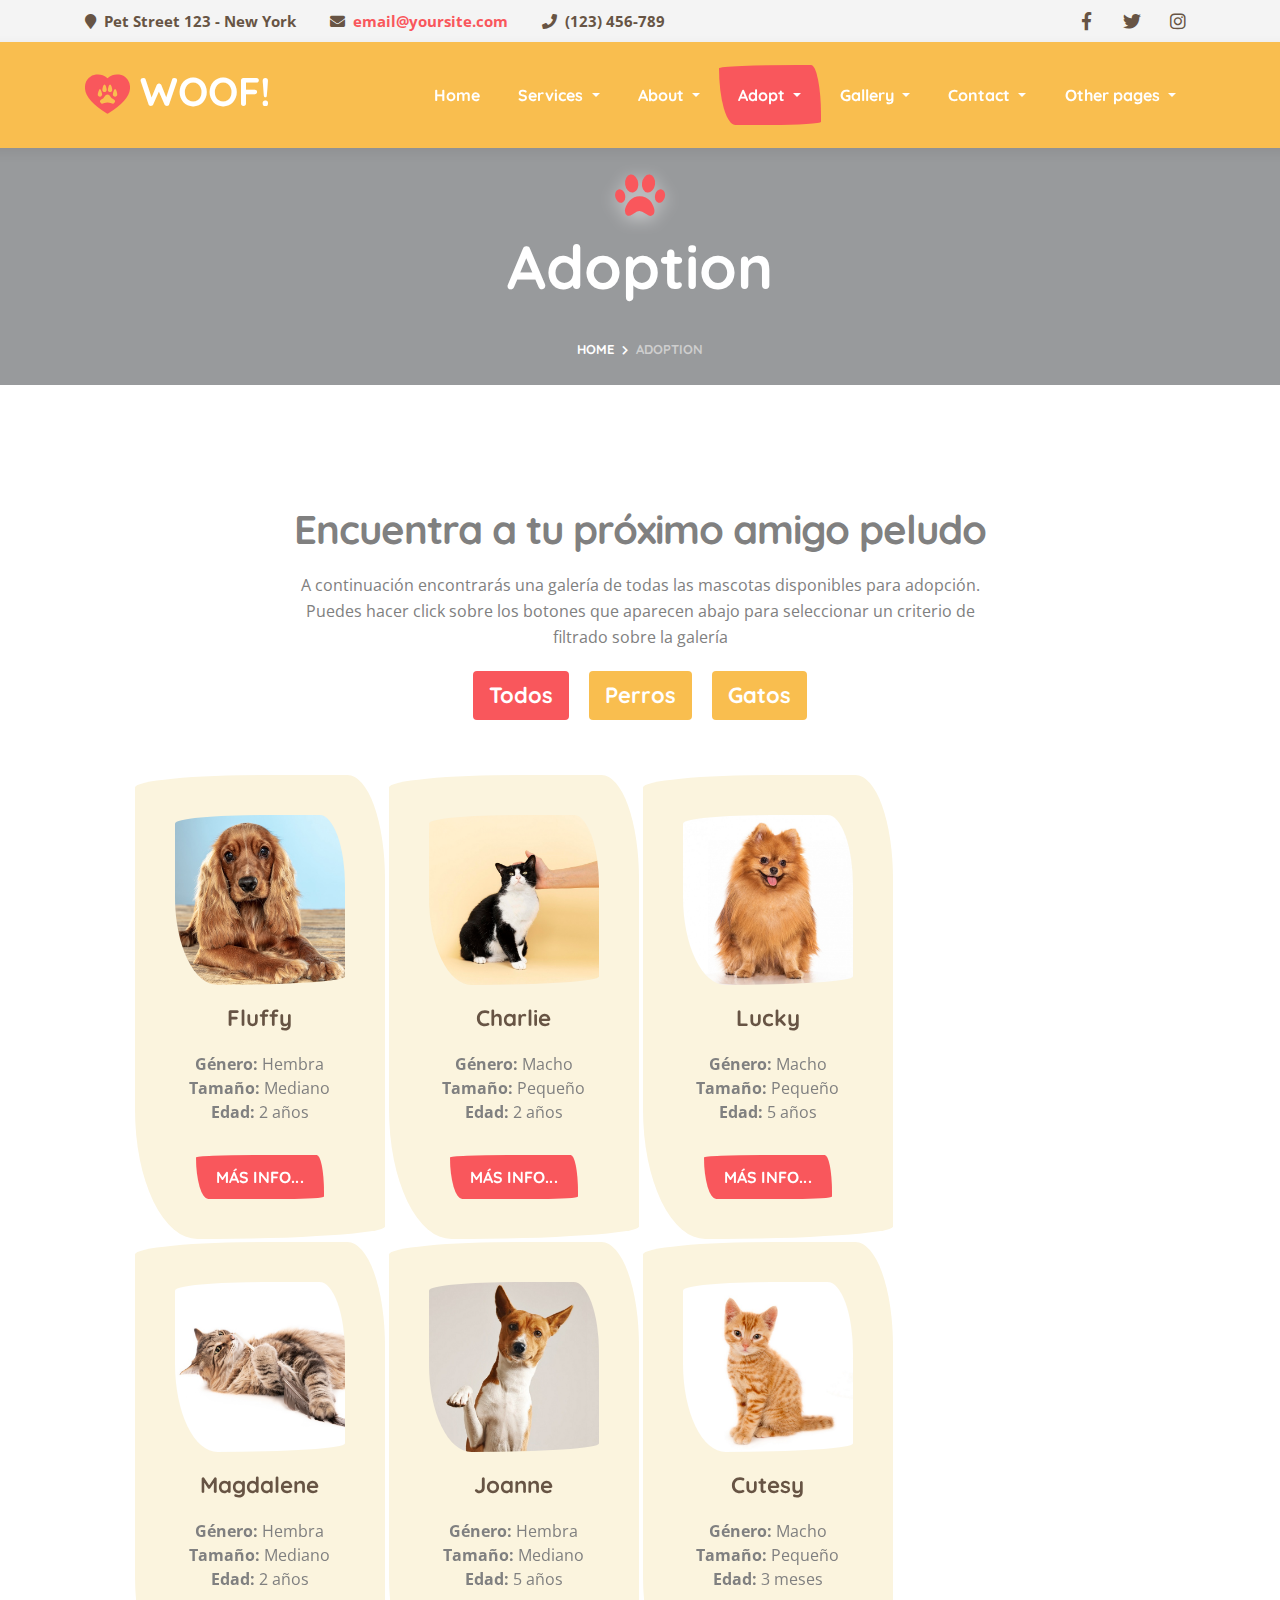
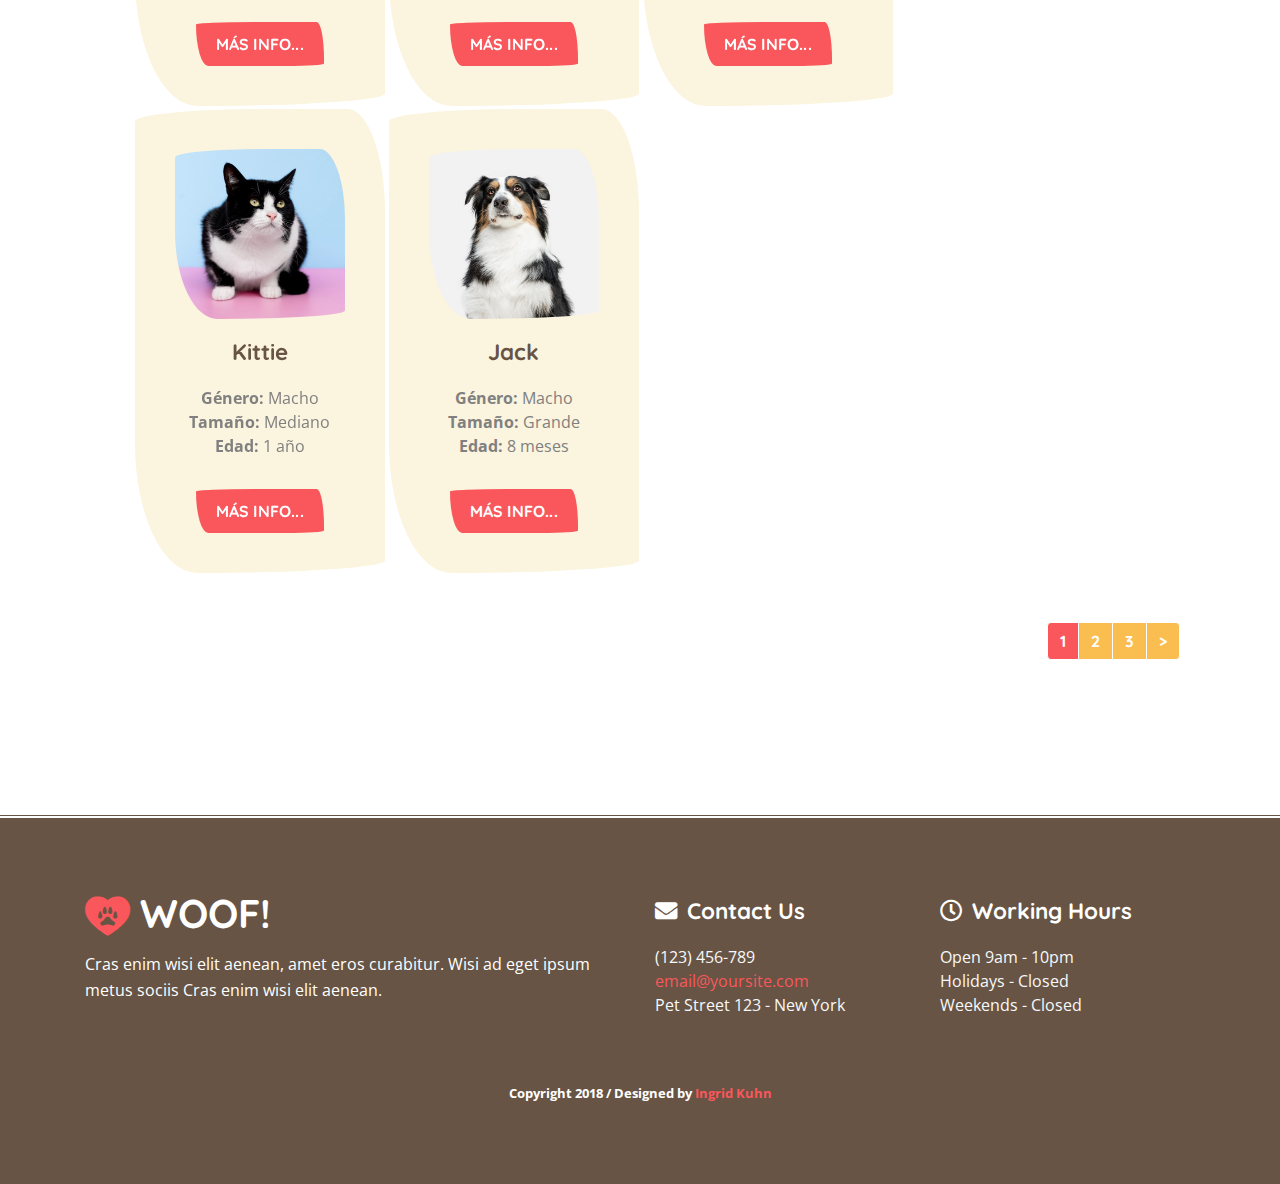
==== buscar_mascota.html @ d37cc97b "Primera versión del html de búsqueda de mascotas" ====
<!DOCTYPE html>
<html lang="en">

<head>
   <meta charset="utf-8">
   <!--[if IE]>
      <meta http-equiv="X-UA-Compatible" content="IE=edge">
      <![endif]-->
   <meta name="viewport" content="width=device-width, initial-scale=1, maximum-scale=1">
   <meta name="description" content="">
   <meta name="author" content="">
   <!-- page title -->
   <title>Woof!</title>
   <!--[if lt IE 9]>
      <script src="js/respond.js"></script>
      <![endif]-->
   <!-- Font files -->
   <link href="https://fonts.googleapis.com/css?family=Open+Sans:400,700%7CQuicksand:400,500,700" rel="stylesheet">
   <link href="fonts/flaticon/flaticon.css" rel="stylesheet" type="text/css">
   <link href="fonts/fontawesome/fontawesome-all.min.css" rel="stylesheet" type="text/css">
   <!-- Fav icons -->
   <link rel="apple-touch-icon" sizes="57x57" href="apple-icon-57x57.png">
   <link rel="apple-touch-icon" sizes="72x72" href="apple-icon-72x72.png">
   <link rel="apple-touch-icon" sizes="114x114" href="apple-icon-114x114.png">
   <link rel="shortcut icon" type="image/x-icon" href="favicon.ico">
   <!-- Bootstrap core CSS -->
   <link href="vendor/bootstrap/css/bootstrap.min.css" rel="stylesheet">
   <!-- style CSS -->
   <link href="css/style.css" rel="stylesheet">
   <!-- plugins CSS -->
   <link href="css/plugins.css" rel="stylesheet">
   <!-- Colors CSS -->
   <link href="styles/maincolors.css" rel="stylesheet">
</head>
<!-- ==== body starts ==== -->

<body id="top">
   <!-- Preloader -->
   <div id="preloader">
      <div class="spinner">
         <div class="bounce1"></div>
      </div>
      <!-- /spinner -->
   </div>
   <!-- /Preloader ends -->
   <nav id="main-nav" class="navbar-expand-xl fixed-top">
      <div class="row">
         <!-- Start Top Bar -->
         <div class="container-fluid top-bar">
            <div class="container">
               <div class="row">
                  <div class="col-md-12">
                     <!-- Start Contact Info -->
                     <ul class="contact-details float-left">
                        <li><i class="fa fa-map-marker"></i>Pet Street 123 - New York</li>
                        <li><i class="fa fa-envelope"></i><a href="mailto:email@site.com">email@yoursite.com</a></li>
                        <li><i class="fa fa-phone"></i>(123) 456-789</li>
                     </ul>
                     <!-- End Contact Info -->
                     <!-- Start Social Links -->
                     <ul class="social-list float-right list-inline">
                        <li class="list-inline-item"><a title="Facebook" href="#"><i class="fab fa-facebook-f"></i></a>
                        </li>
                        <li class="list-inline-item"><a title="Twitter" href="#"><i class="fab fa-twitter"></i></a></li>
                        <li class="list-inline-item"><a title="Instagram" href="#"><i class="fab fa-instagram"></i></a>
                        </li>
                     </ul>
                     <!-- /End Social Links -->
                  </div>
                  <!-- col-md-12 -->
               </div>
               <!-- /fila -->
            </div>
            <!-- /container -->
         </div>
         <!-- End Top bar -->
         <!-- Navbar Starts -->
         <div class="navbar container-fluid">
            <div class="container ">
               <!-- logo -->
               <a class="navbar-brand" href="index.html">
                  <i class="flaticon-dog-20"></i><span>Woof!</span>
               </a>
               <!-- Navbartoggler -->
               <button class="navbar-toggler" type="button" data-toggle="collapse" data-target="#navbarResponsive"
                  aria-controls="navbarResponsive" aria-expanded="false" aria-label="Toggle navigation">
                  <span class="navbar-toggle-icon">
                     <i class="fas fa-bars"></i>
                  </span>
               </button>
               <div class="collapse navbar-collapse" id="navbarResponsive">
                  <ul class="navbar-nav ml-auto">
                     <!-- menu item -->
                     <li class="nav-item">
                        <a class="nav-link" href="index.html">Home
                        </a>
                     </li>
                     <!-- menu item -->
                     <li class="nav-item dropdown">
                        <a class="nav-link dropdown-toggle" href="#" id="services-dropdown" data-toggle="dropdown"
                           aria-haspopup="true" aria-expanded="false">
                           Services
                        </a>
                        <div class="dropdown-menu" aria-labelledby="services-dropdown">
                           <a class="dropdown-item" href="services.html">Services Style 1</a>
                           <a class="dropdown-item" href="services2.html">Services Style 2</a>
                           <a class="dropdown-item" href="services-single.html">Services Single</a>
                        </div>
                     </li>
                     <!-- menu item -->
                     <li class="nav-item dropdown">
                        <a class="nav-link dropdown-toggle" href="#" id="about-dropdown" data-toggle="dropdown"
                           aria-haspopup="true" aria-expanded="false">
                           About
                        </a>
                        <div class="dropdown-menu" aria-labelledby="about-dropdown">
                           <a class="dropdown-item" href="about.html">About Style 1</a>
                           <a class="dropdown-item" href="about2.html">About Style 2</a>
                        </div>
                     </li>
                     <!-- menu item -->
                     <li class="nav-item dropdown active">
                        <a class="nav-link dropdown-toggle" href="#" id="adopt-dropdown" data-toggle="dropdown"
                           aria-haspopup="true" aria-expanded="false">
                           Adopt
                        </a>
                        <div class="dropdown-menu" aria-labelledby="adopt-dropdown">
                           <a class="dropdown-item" href="adoption.html">Adoption Gallery</a>
                           <a class="dropdown-item" href="adoption-single.html">Adoption Single Page</a>
                        </div>
                     </li>
                     <!-- menu item -->
                     <li class="nav-item dropdown">
                        <a class="nav-link dropdown-toggle" href="#" id="gallery-dropdown" data-toggle="dropdown"
                           aria-haspopup="true" aria-expanded="false">
                           Gallery
                        </a>
                        <div class="dropdown-menu" aria-labelledby="gallery-dropdown">
                           <a class="dropdown-item" href="gallery.html">Gallery Style 1</a>
                           <a class="dropdown-item" href="gallery2.html">Gallery Style 2</a>
                        </div>
                     </li>
                     <!-- menu item -->
                     <li class="nav-item dropdown">
                        <a class="nav-link dropdown-toggle" href="#" id="contact-dropdown" data-toggle="dropdown"
                           aria-haspopup="true" aria-expanded="false">
                           Contact
                        </a>
                        <div class="dropdown-menu" aria-labelledby="contact-dropdown">
                           <a class="dropdown-item" href="contact.html">Contact Style 1</a>
                           <a class="dropdown-item" href="contact2.html">Contact Style 2</a>
                        </div>
                     </li>
                     <!-- menu item -->
                     <li class="nav-item dropdown">
                        <a class="nav-link dropdown-toggle" href="#" id="others-dropdown" data-toggle="dropdown"
                           aria-haspopup="true" aria-expanded="false">
                           Other pages
                        </a>
                        <div class="dropdown-menu" aria-labelledby="others-dropdown">
                           <a class="dropdown-item" href="team.html">Our Team</a>
                           <a class="dropdown-item" href="blog.html">Blog Home</a>
                           <a class="dropdown-item" href="blog-single.html">Blog Single</a>
                           <a class="dropdown-item" href="elements.html">Elements Page</a>
                           <a class="dropdown-item" href="404.html">404 Page</a>
                        </div>
                     </li>
                  </ul>
                  <!--/ul -->
               </div>
               <!--collapse -->
            </div>
            <!-- /container -->
         </div>
         <!-- /navbar -->
      </div>
      <!--/fila -->
   </nav>
   <!-- /nav -->
   <!-- Jumbotron -->
   <div class="jumbotron jumbotron-fluid overlay">
      <div class="jumbo-heading">
         <!-- section-heading -->
         <div class="section-heading" data-aos="zoom-in">
            <h1>Adoption</h1>
         </div>
         <!-- /section-heading -->
         <nav aria-label="breadcrumb">
            <ol class="breadcrumb">
               <li class="breadcrumb-item"><a href="index.html">Home</a></li>
               <li class="breadcrumb-item active" aria-current="page">Adoption</li>
            </ol>
         </nav>
      </div>
      <!-- /jumbo-heading -->
   </div>
   <!-- /jumbotron -->
   <!-- ==== Contenido de la página ==== -->
   <div class="page">
      <div class="container block-padding pt-0">
         <div class="col-lg-8 offset-lg-2 text-center">
            <h3>Encuentra a tu próximo amigo peludo</h3>
            <p>A continuación encontrarás una galería de todas las mascotas disponibles para adopción.<br>Puedes hacer
               click sobre los botones que aparecen abajo para seleccionar un criterio de filtrado sobre la galería</p>
         </div>
         <!-- Filtros de selección de galería -->
         <ul class="nav nav-pills cat center-nav">
            <li class="nav-item">
               <a class="nav-link active" href="#" data-toggle="tab" data-filter="*">Todos</a>
            </li>
            <li class="nav-item">
               <a class="nav-link" href="#" data-toggle="tab" data-filter=".dogs">Perros</a>
            </li>
            <li class="nav-item">
               <a class="nav-link" href="#" data-toggle="tab" data-filter=".cats">Gatos</a>
            </li>
         </ul>
         <!-- /ul -->
         <!-- Primera fila: adopta tu mascota -->
         <div class="portfolio-item row m-5">
            <!-- Mascota  -->
            <div class="dogs item adopt-card col-md-6 col-xl-3 res-margin">
               <div class="card bg-light-custom">
                  <div class="thumbnail text-center">
                     <!-- Imagen -->
                     <img src="img/buscar_mascota/dog1.jpg" class="border-irregular1 img-fluid" alt="">
                     <!-- Nombre -->
                     <div class="caption-adoption">
                        <h6 class="adoption-header">Fluffy</h6>
                        <!-- Lista -->
                        <ul class="list-unstyled">
                           <li><strong>Género:</strong> Hembra</li>
                           <li><strong>Tamaño: </strong> Mediano</li>
                           <li><strong>Edad:</strong> 2 años</li>
                        </ul>
                        <!-- Botón -->
                        <div class="text-center">
                           <a href="adoption-single.html" class="btn btn-primary">Más info...</a>
                        </div>
                     </div>
                  </div>
                  <!-- /thumbnail -->
               </div>
               <!-- /tarjeta -->
            </div>
            <!-- /adopt-card -->
            <!-- Mascota  -->
            <div class="cats item adopt-card col-md-6 col-xl-3 res-margin">
               <div class="card bg-light-custom">
                  <div class="thumbnail text-center">
                     <!-- Imagen -->
                     <img src="img/buscar_mascota/cat1.jpg" class="border-irregular1 img-fluid" alt="">
                     <!-- Nombre -->
                     <div class="caption-adoption">
                        <h6 class="adoption-header">Charlie</h6>
                        <!-- Lista -->
                        <ul class="list-unstyled">
                           <li><strong>Género:</strong> Macho</li>
                           <li><strong>Tamaño: </strong> Pequeño</li>
                           <li><strong>Edad:</strong> 2 años</li>
                        </ul>
                        <!-- Botón -->
                        <div class="text-center">
                           <a href="adoption-single.html" class="btn btn-primary">Más info...</a>
                        </div>
                     </div>
                  </div>
                  <!-- /thumbnail -->
               </div>
               <!-- /tarjeta -->
            </div>
            <!-- /adopt-card -->
            <!-- Mascota  -->
            <div class="dogs item adopt-card col-md-6 col-xl-3 res-margin">
               <div class="card bg-light-custom">
                  <div class="thumbnail text-center">
                     <!-- Imagen -->
                     <img src="img/buscar_mascota/dog2.jpg" class="border-irregular1 img-fluid" alt="">
                     <!-- Nombre -->
                     <div class="caption-adoption">
                        <h6 class="adoption-header">Lucky</h6>
                        <!-- Lista -->
                        <ul class="list-unstyled">
                           <li><strong>Género:</strong> Macho</li>
                           <li><strong>Tamaño: </strong> Pequeño</li>
                           <li><strong>Edad:</strong> 5 años</li>
                        </ul>
                        <!-- Botón -->
                        <div class="text-center">
                           <a href="adoption-single.html" class="btn btn-primary">Más info...</a>
                        </div>
                     </div>
                  </div>
                  <!-- /thumbnail -->
               </div>
               <!-- /tarjeta -->
            </div>
            <!-- /adopt-card -->
            <!-- Mascota  -->
            <div class="cats item adopt-card col-md-6 col-xl-3 res-margin">
               <div class="card bg-light-custom">
                  <div class="thumbnail text-center">
                     <!-- Imagen -->
                     <img src="img/buscar_mascota/cat2.jpg" class="border-irregular1 img-fluid" alt="">
                     <!-- Nombre -->
                     <div class="caption-adoption">
                        <h6 class="adoption-header">Magdalene</h6>
                        <!-- Lista -->
                        <ul class="list-unstyled">
                           <li><strong>Género:</strong> Hembra</li>
                           <li><strong>Tamaño: </strong> Mediano</li>
                           <li><strong>Edad:</strong> 2 años</li>
                        </ul>
                        <!-- Botón -->
                        <div class="text-center">
                           <a href="adoption-single.html" class="btn btn-primary">Más info...</a>
                        </div>
                     </div>
                  </div>
                  <!-- /thumbnail -->
               </div>
               <!-- /tarjeta -->
            </div>
            <!-- /adopt-card -->
            <!-- Mascota  -->
            <div class="dogs item adopt-card col-md-6 col-xl-3 res-margin">
               <div class="card bg-light-custom">
                  <div class="thumbnail text-center">
                     <!-- Imagen -->
                     <img src="img/buscar_mascota/dog3.jpg" class="border-irregular1 img-fluid" alt="">
                     <!-- Nombre -->
                     <div class="caption-adoption">
                        <h6 class="adoption-header">Joanne</h6>
                        <!-- Lista -->
                        <ul class="list-unstyled">
                           <li><strong>Género:</strong> Hembra</li>
                           <li><strong>Tamaño: </strong> Mediano</li>
                           <li><strong>Edad:</strong> 5 años</li>
                        </ul>
                        <!-- Botón -->
                        <div class="text-center">
                           <a href="adoption-single.html" class="btn btn-primary">Más info...</a>
                        </div>
                     </div>
                  </div>
                  <!-- /thumbnail -->
               </div>
               <!-- /tarjeta -->
            </div>
            <!-- /adopt-card -->
            <!-- Mascota  -->
            <div class="cats item adopt-card col-md-6 col-xl-3 res-margin">
               <div class="card bg-light-custom">
                  <div class="thumbnail text-center">
                     <!-- Imagen -->
                     <img src="img/buscar_mascota/cat3.jpg" class="border-irregular1 img-fluid" alt="">
                     <!-- Nombre -->
                     <div class="caption-adoption">
                        <h6 class="adoption-header">Cutesy</h6>
                        <!-- Lista -->
                        <ul class="list-unstyled">
                           <li><strong>Género:</strong> Macho</li>
                           <li><strong>Tamaño: </strong> Pequeño</li>
                           <li><strong>Edad:</strong> 3 meses</li>
                        </ul>
                        <!-- Botón -->
                        <div class="text-center">
                           <a href="adoption-single.html" class="btn btn-primary">Más info...</a>
                        </div>
                     </div>
                  </div>
                  <!-- /thumbnail -->
               </div>
               <!-- /tarjeta -->
            </div>
            <!-- /adopt-card -->
            <!-- Mascota  -->
            <div class="cats item adopt-card col-md-6 col-xl-3 res-margin">
               <div class="card bg-light-custom">
                  <div class="thumbnail text-center">
                     <!-- Imagen -->
                     <img src="img/buscar_mascota/cat4.jpg" class="border-irregular1 img-fluid" alt="">
                     <!-- Nombre -->
                     <div class="caption-adoption">
                        <h6 class="adoption-header">Kittie</h6>
                        <!-- Lista -->
                        <ul class="list-unstyled">
                           <li><strong>Género:</strong> Macho</li>
                           <li><strong>Tamaño: </strong>Mediano</li>
                           <li><strong>Edad:</strong> 1 año</li>
                        </ul>
                        <!-- Botón -->
                        <div class="text-center">
                           <a href="adoption-single.html" class="btn btn-primary">Más info...</a>
                        </div>
                     </div>
                  </div>
                  <!-- /thumbnail -->
               </div>
               <!-- /tarjeta -->
            </div>
            <!-- /adopt-card -->
            <!-- Mascota  -->
            <div class="dogs item adopt-card col-md-6 col-xl-3 res-margin">
               <div class="card bg-light-custom">
                  <div class="thumbnail text-center">
                     <!-- Imagen -->
                     <img src="img/buscar_mascota/dog4.jpg" class="border-irregular1 img-fluid" alt="">
                     <!-- Nombre -->
                     <div class="caption-adoption">
                        <h6 class="adoption-header">Jack</h6>
                        <!-- Lista -->
                        <ul class="list-unstyled">
                           <li><strong>Género:</strong> Macho</li>
                           <li><strong>Tamaño: </strong> Grande</li>
                           <li><strong>Edad:</strong> 8 meses</li>
                        </ul>
                        <!-- Botón -->
                        <div class="text-center">
                           <a href="adoption-single.html" class="btn btn-primary">Más info...</a>
                        </div>
                     </div>
                  </div>
                  <!-- /thumbnail -->
               </div>
               <!-- /tarjeta -->
            </div>
            <!-- /adopt-card -->
         </div>
         <!-- /fila -->
         <div class="col-md-12 mt-5">
            <!-- paginación -->
            <nav aria-label="pagination">
               <ul class="pagination float-right">
                  <li class="page-item"><a class="page-link active" href="#">1</a></li>
                  <li class="page-item"><a class="page-link" href="#">2</a></li>
                  <li class="page-item"><a class="page-link" href="#">3</a></li>
                  <li class="page-item"><a class="page-link" href="#">></a></li>
               </ul>
            </nav>
            <!-- /nav -->
         </div>
         <!-- /col-md -->
      </div>
      <!-- /container -->
   </div>
   <!-- /page -->
   <!-- ==== footer ==== -->
   <footer class="text-light">
      <div class="container">
         <div class="row">
            <div class="col-lg-6">
               <a class="navbar-brand" href="index.html"><i class="flaticon-dog-20"></i><span>Woof!</span></a>
               <p class="mt-3">Cras enim wisi elit aenean, amet eros curabitur. Wisi ad eget ipsum metus sociis Cras
                  enim wisi elit aenean.</p>
            </div>
            <!--/ col-lg -->
            <div class="col-lg-3">
               <h6><i class="fas fa-envelope margin-icon"></i>Contact Us</h6>
               <ul class="list-unstyled">
                  <li>(123) 456-789</li>
                  <li><a href="mailto:email@yoursite.com">email@yoursite.com</a></li>
                  <li>Pet Street 123 - New York </li>
               </ul>
               <!--/ul -->
            </div>
            <!--/ col-lg -->
            <div class="col-lg-3">
               <h6><i class="far fa-clock margin-icon"></i>Working Hours</h6>
               <ul class="list-unstyled">
                  <li>Open 9am - 10pm</li>
                  <li>Holidays - Closed</li>
                  <li>Weekends - Closed</li>
               </ul>
               <!--/ul -->
            </div>
            <!--/ col-lg -->
         </div>
         <!--/ row-->
         <div class="row">
            <div class="credits col-sm-12">
               <p>Copyright 2018 / Designed by <a href="http://www.ingridkuhn.com">Ingrid Kuhn</a></p>
            </div>
         </div>
         <!--/ row -->
      </div>
      <!--/ container -->
      <!-- Go To Top Link -->
      <div class="page-scroll hidden-sm hidden-xs">
         <a href="#top" class="back-to-top"><i class="fa fa-angle-up"></i></a>
      </div>
      <!--/page-scroll-->
   </footer>
   <!--/ footer-->
   <!-- Bootstrap core & Jquery -->
   <script src="vendor/jquery/jquery.min.js"></script>
   <script src="vendor/bootstrap/js/bootstrap.min.js"></script>
   <!-- Custom Js -->
   <script src="js/custom.js"></script>
   <script src="js/plugins.js"></script>
   <!-- Prefix free -->
   <script src="js/prefixfree.min.js"></script>
</body>

</html>
---- fonts/flaticon/flaticon.css ----
/*
  	Flaticon icon font: Flaticon
  	*/

@font-face {
  font-family: "Flaticon";
  src: url("Flaticon.eot");
  src: url("Flaticon.eot?#iefix") format("embedded-opentype"),
       url("Flaticon.woff") format("woff"),
       url("Flaticon.ttf") format("truetype");
  font-weight: normal;
  font-style: normal;
}



[class^="flaticon-"]:before, [class*=" flaticon-"]:before,
[class^="flaticon-"]:after, [class*=" flaticon-"]:after {   
  font-family: Flaticon;
font-style: normal;
}

.flaticon-game:before { content: "\f100"; }
.flaticon-animals-15:before { content: "\f101"; }
.flaticon-cross:before { content: "\f102"; }
.flaticon-animal-13:before { content: "\f103"; }
.flaticon-shape:before { content: "\f104"; }
.flaticon-cat-toy:before { content: "\f105"; }
.flaticon-pet-lotion:before { content: "\f106"; }
.flaticon-cat-in-black-silhouette:before { content: "\f107"; }
.flaticon-cat-2:before { content: "\f108"; }
.flaticon-ashera-cat:before { content: "\f109"; }
.flaticon-animals-14:before { content: "\f10a"; }
.flaticon-animals-13:before { content: "\f10b"; }
.flaticon-animals-12:before { content: "\f10c"; }
.flaticon-silhouette:before { content: "\f10d"; }
.flaticon-animal-12:before { content: "\f10e"; }
.flaticon-black-cat:before { content: "\f10f"; }
.flaticon-animal-prints:before { content: "\f110"; }
.flaticon-garden:before { content: "\f111"; }
.flaticon-dog-20:before { content: "\f112"; }
.flaticon-dog-19:before { content: "\f113"; }
.flaticon-people-2:before { content: "\f114"; }
.flaticon-animals-11:before { content: "\f115"; }
.flaticon-people-1:before { content: "\f116"; }
.flaticon-dog-18:before { content: "\f117"; }
.flaticon-people:before { content: "\f118"; }
.flaticon-animals-10:before { content: "\f119"; }
.flaticon-dog-17:before { content: "\f11a"; }
.flaticon-man:before { content: "\f11b"; }
.flaticon-animal-11:before { content: "\f11c"; }
.flaticon-animal-10:before { content: "\f11d"; }
.flaticon-dog-16:before { content: "\f11e"; }
.flaticon-animals-9:before { content: "\f11f"; }
.flaticon-animal-9:before { content: "\f120"; }
.flaticon-dog-15:before { content: "\f121"; }
.flaticon-animals-8:before { content: "\f122"; }
.flaticon-dog-14:before { content: "\f123"; }
.flaticon-easter-bunny:before { content: "\f124"; }
.flaticon-grooming-1:before { content: "\f125"; }
.flaticon-pawprint-4:before { content: "\f126"; }
.flaticon-pawprint-3:before { content: "\f127"; }
.flaticon-cat-1:before { content: "\f128"; }
.flaticon-dog-with-belt-walking-with-a-man:before { content: "\f129"; }
.flaticon-dog-13:before { content: "\f12a"; }
.flaticon-grooming:before { content: "\f12b"; }
.flaticon-prize-badge-with-paw-print:before { content: "\f12c"; }
.flaticon-dog-12:before { content: "\f12d"; }
.flaticon-dog-11:before { content: "\f12e"; }
.flaticon-pawprint-2:before { content: "\f12f"; }
.flaticon-dog-seating:before { content: "\f130"; }
.flaticon-dog-10:before { content: "\f131"; }
.flaticon-plain-dog:before { content: "\f132"; }
.flaticon-jack-russell-terrier:before { content: "\f133"; }
.flaticon-dog-9:before { content: "\f134"; }
.flaticon-walking-with-dog:before { content: "\f135"; }
.flaticon-pet:before { content: "\f136"; }
.flaticon-face-of-staring-dog:before { content: "\f137"; }
.flaticon-dog-with-floppy-ears-1:before { content: "\f138"; }
.flaticon-face-of-a-dog-with-sleepy-eyes:before { content: "\f139"; }
.flaticon-dog-bone-1:before { content: "\f13a"; }
.flaticon-dog-with-big-and-pointy-ears:before { content: "\f13b"; }
.flaticon-dog-head:before { content: "\f13c"; }
.flaticon-border-collie-head:before { content: "\f13d"; }
.flaticon-bulldog-head:before { content: "\f13e"; }
.flaticon-basset-hound-dog-head:before { content: "\f13f"; }
.flaticon-dog-face:before { content: "\f140"; }
.flaticon-veterinarian-hospital:before { content: "\f141"; }
.flaticon-rat:before { content: "\f142"; }
.flaticon-cat:before { content: "\f143"; }
.flaticon-dog-8:before { content: "\f144"; }
.flaticon-animal-8:before { content: "\f145"; }
.flaticon-hamster-1:before { content: "\f146"; }
.flaticon-animals-7:before { content: "\f147"; }
.flaticon-dog-training-3:before { content: "\f148"; }
.flaticon-dog-training-2:before { content: "\f149"; }
.flaticon-walking-the-dog:before { content: "\f14a"; }
.flaticon-dog-training-1:before { content: "\f14b"; }
.flaticon-dog-training:before { content: "\f14c"; }
.flaticon-dog-7:before { content: "\f14d"; }
.flaticon-dog-6:before { content: "\f14e"; }
.flaticon-dog-5:before { content: "\f14f"; }
.flaticon-animals-6:before { content: "\f150"; }
.flaticon-animal-7:before { content: "\f151"; }
.flaticon-siamese-cat:before { content: "\f152"; }
.flaticon-toyger-cat:before { content: "\f153"; }
.flaticon-pets:before { content: "\f154"; }
.flaticon-bulldog:before { content: "\f155"; }
.flaticon-poodle:before { content: "\f156"; }
.flaticon-border-collie:before { content: "\f157"; }
.flaticon-basset-houd:before { content: "\f158"; }
.flaticon-dachshund:before { content: "\f159"; }
.flaticon-kurzhaar:before { content: "\f15a"; }
.flaticon-bernese-mountain:before { content: "\f15b"; }
.flaticon-dog-puppy:before { content: "\f15c"; }
.flaticon-dog-kennel:before { content: "\f15d"; }
.flaticon-mouse:before { content: "\f15e"; }
.flaticon-turtle:before { content: "\f15f"; }
.flaticon-pet-carrier:before { content: "\f160"; }
.flaticon-pet-food:before { content: "\f161"; }
.flaticon-dog-bone:before { content: "\f162"; }
.flaticon-aquarium:before { content: "\f163"; }
.flaticon-bird:before { content: "\f164"; }
.flaticon-laying-cat:before { content: "\f165"; }
.flaticon-pet-friendly:before { content: "\f166"; }
.flaticon-animals-5:before { content: "\f167"; }
.flaticon-animals-4:before { content: "\f168"; }
.flaticon-pawprint-1:before { content: "\f169"; }
.flaticon-food:before { content: "\f16a"; }
.flaticon-animals-3:before { content: "\f16b"; }
.flaticon-dog-4:before { content: "\f16c"; }
.flaticon-animals-2:before { content: "\f16d"; }
.flaticon-animal-6:before { content: "\f16e"; }
.flaticon-veterinary:before { content: "\f16f"; }
.flaticon-syringe:before { content: "\f170"; }
.flaticon-medical:before { content: "\f171"; }
.flaticon-pet-shelter:before { content: "\f172"; }
.flaticon-brush:before { content: "\f173"; }
.flaticon-animal-5:before { content: "\f174"; }
.flaticon-animal-4:before { content: "\f175"; }
.flaticon-animals-1:before { content: "\f176"; }
.flaticon-vet-with-cat:before { content: "\f177"; }
.flaticon-guinea-pig-heag:before { content: "\f178"; }
.flaticon-animals:before { content: "\f179"; }
.flaticon-angry-bulldog-face:before { content: "\f17a"; }
.flaticon-dog-with-chubby-cheeks:before { content: "\f17b"; }
.flaticon-chewing-bone-for-dog:before { content: "\f17c"; }
.flaticon-dog-food-bowl:before { content: "\f17d"; }
.flaticon-doberman-dog-head:before { content: "\f17e"; }
.flaticon-dog-with-floppy-ears:before { content: "\f17f"; }
.flaticon-long-haired-dog-head:before { content: "\f180"; }
.flaticon-animal-paw-print:before { content: "\f181"; }
.flaticon-dog-with-first-aid-kit-bag:before { content: "\f182"; }
.flaticon-play:before { content: "\f183"; }
.flaticon-dog-and-pets-house:before { content: "\f184"; }
.flaticon-man-combing-a-dog:before { content: "\f185"; }
.flaticon-dog-in-front-of-a-man:before { content: "\f186"; }
.flaticon-scissors:before { content: "\f187"; }
.flaticon-dog-3:before { content: "\f188"; }
.flaticon-dog-2:before { content: "\f189"; }
.flaticon-pet-hotel-sign-with-a-dog-and-a-cat-under-a-roof-line:before { content: "\f18a"; }
.flaticon-circle:before { content: "\f18b"; }
.flaticon-dog-1:before { content: "\f18c"; }
.flaticon-pet-hotel-symbols-of-three-stars-a-semicircle-and-a-bone-black-shape:before { content: "\f18d"; }
.flaticon-pets-hotel-symbol-with-a-dog-and-a-cat-in-a-circle-with-one-star:before { content: "\f18e"; }
.flaticon-animal-3:before { content: "\f18f"; }
.flaticon-animal-2:before { content: "\f190"; }
.flaticon-sign:before { content: "\f191"; }
.flaticon-dog-pet-allowed-hotel-signal:before { content: "\f192"; }
.flaticon-zynga-logotype:before { content: "\f193"; }
.flaticon-dog:before { content: "\f194"; }
.flaticon-animal-1:before { content: "\f195"; }
.flaticon-pawprint:before { content: "\f196"; }
.flaticon-sitting-rabbit:before { content: "\f197"; }
.flaticon-track:before { content: "\f198"; }
.flaticon-hamster:before { content: "\f199"; }
.flaticon-animal:before { content: "\f19a"; }
---- css/style.css ----
/*
Template Name: Woof!
Author: Ingrid Kuhn
Author URI: themeforest/user/ingridk
Version: 1.0
Last change: 8th June 2018 

	Table of Contents

	#General and Typography
	#Preloader
	#Navigation
	#Main Slider
	#Video Header
	#Section - Services
	#Section - Adoption
	#Section - About us	
	#Section - Team
	#Section - Gallery
	#Section - Contact
	#Blog pages
    #Footer
	#Miscellaneous
	#Media Queries

/*=========================== General and Typography ============================ */
 body {
     font-family: 'Open Sans', sans-serif;
     color:#808080;
}

 p{
     font-size: 16px;
     line-height:1.6;
     font-weight: 400;
}
 h1{
     font-size: 3.8em;
     line-height: 1.1em;
     color:#675444;
     font-family:'Quicksand', sans-serif;
     margin-bottom: 20px;
     font-weight:700;
}
 h2{
     color:#675444;
     margin-bottom: 20px;
     font-family:'Quicksand', sans-serif;
     font-size: 3.2em;
     font-weight: bold;
     letter-spacing: -1px;
}
 h3{
     font-family:'Quicksand', sans-serif;
     font-size:2.5em;
     font-weight:700;
     margin-bottom: 20px;
     line-height: 1.2;
     letter-spacing: -1px;
}
 h4{
     font-family:'Quicksand', sans-serif;
     color:#675444;
     font-size:2.1em;
     font-weight:500;
     margin-bottom: 20px;
     letter-spacing: -0.6px;
}
 h5{
     color:#675444;
     font-family:'Quicksand', sans-serif;
     font-size:1.8em;
     font-weight: 700;
     margin-bottom: 20px;
}
 h6{
     color:#675444;
     font-family:'Quicksand', sans-serif;
     font-size:1.4em;
     font-weight: bold;
     margin-bottom: 20px;
}
 .h7{
     font-size:18px;
     line-height:28px;
     font-weight:700;
}
 .lead {
     font-family:'Quicksand', sans-serif;
     font-weight:700;
     line-height:1.4em;
}
/* Links */
 a {
     transition: color .2s ease-in-out;
}
 a:hover, a:focus {
     text-decoration: none;
}
 *:focus{
     outline-style:none;
     box-shadow:none;
     border-color:transparent;
}
 .custom-link{
     font-family:'Quicksand', sans-serif;
     margin-top:20px;
     background: #f3f3f3;
     display: inline-block;
     padding: 10px;
     font-weight: 700;
     font-size: 20px;
}
/*=========================== Preloader ============================ */
 #preloader {
     position: fixed;
     top: 0;
     background:#fff;
     left: 0;
     width: 100%;
     height: 100%;
     z-index: 99999;
}
 .spinner {
     text-align: center;
     position: absolute;
     top: 50%;
     width: 10%;
     left: 43%;
     animation: rotate 2.0s infinite linear;
}
 .spinner > div {
     border-radius: 100%;
     display: inline-block;
     animation: bouncedelay 1.4s infinite ease-in-out;
    /* Prevent first frame from flickering when animation starts */
     animation-fill-mode: both;
}
 .spinner .bounce1 {
     animation-delay: -0.32s;
}
/* Preloader icon */
 .spinner .bounce1:after {
     content: "\f112";
     position: absolute;
     font-family: "flaticon";
     font-size: 40px;
     margin-top: -40px;
     margin-left: -10px;
}
 @keyframes bouncedelay {
     0%, 80%, 100% {
         transform: scale(1.0);
    }
     40% {
         transform: scale(1.5);
    }
}
/*=========================== Navigation ============================ */
 .navbar{
     box-shadow: 0px 4px 12px rgba(0, 0, 0, 0.07);
}
 .navbar-nav a{
     color:#fff!important;
     font-family:'Quicksand', sans-serif;
     font-weight: 700;
     font-size: 16px;
}
 .navbar-nav .nav-link {
     padding-right: 1.2rem!important;
     padding-left: 1.2rem!important;
}
 .nav-item{
     border-radius:70px;
     transition: all .2s ease-in-out;
}
 .navbar .nav-item:focus .dropdown.show{
     background: transparent!important;
}
 .navbar .nav-item.active,.navbar .dropdown-item:hover,.navbar .dropdown-item:focus,.navbar .nav-link:focus,.navbar .nav-item:hover,.navbar .nav-item .active{
     color:#fff!important;
     border-radius: 355px 45px 225px 75px/15px 225px 15px 255px;
}
/* dropdown style */
 .nav-link.dropdown-toggle:focus{
     background:transparent!important;
}
 .dropdown-item{
     color:#fff!important;
     transition: all .2s ease-in-out;
}
 .dropdown-menu{
     border:0px;
}
 .dropdown-menu:before {
     transition: all .2s ease-in-out;
     content: "";
     display: block;
     width: 0;
     height: 0;
     border-width: 7px 8px;
     border-style: solid;
     border-color: transparent;
     z-index: 1001;
     top: -14px;
     left: 10%;
     position: absolute;
}
 .dropdown-menu:before {
     bottom: -17px;
     right: -8px;
}
/* navbar brand */
 .navbar-brand{
     line-height: 20px;
     margin-top: 0px;
}
 .navbar-brand span{
     font-family:'Quicksand', sans-serif;
     font-size:40px;
     text-transform:uppercase;
     font-weight:700;
     color:#fff!important;
}
 .navbar-brand i {
	 vertical-align: sub;
     margin-right:10px;
     font-size:45px;
}
 .navbar-toggler {
     transition: all 0.5s ease 0s;
     background: #fff;
}
/* top-bar */
 .top-bar{
     background:#f4f4f4;
     transition:all 0.8s;
     top: 0;
     width: 100%;
     position: relative;
}
 .top-bar ul,ol {
     margin-bottom: 0px;
     padding: 0px;
}
 .top-bar .contact-details li:first-child {
     margin-left: 0px;
}
 .top-bar .contact-details i {
     margin-right: 8px;
}
 .top-bar .contact-details li {
     font-size: 15px;
     display: inline-block;
     line-height: 42px;
     font-weight:700;
     margin-left: 30px;
}
/* top-bar Social icons */
 ul.social-list {
     float: right;
     list-style-type: none;
}
 ul.social-list li a {
     display: inline-block;
     transition: all 0.2s ease-in-out;
}
 ul.social-list li a:hover {
     transform: scale(1.2);
     transition: all .3s ease-in-out;
}
 ul.social-list li a i {
     display: block;
     width: 34px;
     line-height: 42px;
     text-align: center;
     font-size: 18px;
}
/* =========================== Main Slider ============================ */
 #slider{
     width:100% !important;
     padding-top:140px;
}
 .header-wrapper {
     width: 100%!important;
}
 .header-wrapper .header-text {
     margin-top:15%;
     white-space:normal;
}
 .ls-outline .ls-nav-prev, .ls-outline .ls-nav-next{
     z-index:99!important;
     margin-top:40px!important;
}
/* Slider text boxes */
 .header-text.dog-elements:before {
     content: "\f13a";
     z-index: 0;
     text-shadow: 4px 6px 10px rgba(0, 0, 0, 0.14);
     font-size: 70px;
     transform: rotate(-20deg);
     font-family: "flaticon";
     font-size: 100px;
     top:-40px;
     position: absolute;
     left:0px;
}
 .header-text.cat-elements:before {
     content: "\f104";
     z-index: 0;
     text-shadow: 4px 6px 10px rgba(0, 0, 0, 0.14);
     font-size: 70px;
     transform: rotate(-20deg);
     font-family: "flaticon";
     font-size: 100px;
     top:-40px;
     position: absolute;
     left:0px;
}
 .header-text{
     max-width: 50%!important;
     text-align:center;
     background:rgba(255, 255, 255, 0.74);
     border-radius: 155px 45px 125px 75px/15px 125px 15px 155px;
     padding: 60px!important;
}
 .header-text h1{
     margin-bottom:20px;
}
 .header-p{
     font-size:24px;
     line-height:33px;
     margin-bottom:20px;
}
/* =========================== Video Header ============================ */
 #video-header{
     margin-top:80px;
     background-image: url(../videos/placeholder-video.jpg);
     background-size:cover;
}
 .video-text {
     max-width:100%;
     bottom: 40%;
     z-index:10;
     padding:20px;
     position: absolute;
     left: 50%;
     transform: translate(-50%, 0);
     text-align: center;
     border-radius: 20px;
}
 .video-text h1 {
     margin-bottom: 0px;
     color: #fff;
}
 .video-text .navbar-brand span, .video-text .navbar-brand i{
     font-size:90px;
     line-height:70px;
	 vertical-align:baseline;
}
 .video-text .navbar-brand {
     white-space: initial;
}
 #video-header .video-overlay {
     height: 100%;
     width: 100%;
     position: absolute;
     top: 0px;
     left: 0px;
     z-index: 2;
     background: rgba(0,0,0,0.3);
}
/*=========================== Services ============================ */
 .serviceBox{
     margin-bottom:20px;
     text-align: center;
}
 .serviceBox .service-icon{
     text-align: center;
     line-height: 100px;
     font-size: 120px;
     transition:all 0.3s ease-in-out;
}
 .serviceBox:hover .service-icon{
     transform: scale(1.2);
}
 .serviceBox .service-content{
     margin-top: 60px;
}
 .service-hover-box img {
     transition: all 0.3s;
}
 .service-hover-box .service-hover-caption {
     bottom: 0px;
     width: 100%;
     text-align:center;
     right: 0;
     padding: 20px;
     border-radius:20px;
     transition: all 0.3s;
     transform: translateY(0);
}
 .service-hover-box .service-hover-caption h4, .service-hover-box .service-hover-caption p {
     color: #ffffff;
}
 .service-hover-box:hover .service-hover-caption {
     transform: translateY(-18px);
     box-shadow: 0 15px 15px -15px #000000;
}
/*=========================== Adoption ============================ */
 .adopt-card{
     padding:10px;
     transition:all 0.3s ease-in-out;
}
 .adopt-card:hover{
     margin-top:-20px;
}
 .adoption-header {
     margin-top: 20px;
}
 .pet-adopt-info h6{
     margin-bottom:10px;
}
 .pet-adopt-info span{
     font-weight:500;
}
/*=========================== About us ============================ */
/* testimonials */
 .testimonial{
     margin: 0 15px;
}
 .testimonial .content:before{
     content: "\f10d";
     font-family: "Font Awesome 5 Free";
     font-weight: 900;
     display: inline-block;
     position: absolute;
     top: -30px;
     left: -10px;
     font-size: 36px;
}
 .testimonial .content{
     padding: 30px;
     border-radius:6px;
     margin-bottom: 15px;
     position: relative;
}
 .testimonial .content:after{
     content: "";
     border-top: 10px solid;
     border-left: 10px solid transparent;
     border-right: 9px solid transparent;
     position: absolute;
     bottom: -8px;
     left: 16%;
}
 .testimonial .description{
     margin-bottom: 10px;
     font-family: 'Quicksand', sans-serif;
     font-weight: 700;
}
 .testimonial-pic{
     float:left;
}
 .testimonial-pic > img{
     max-width: 120px;
     border-radius: 50%;
     border: 2px solid #e5e5e5;
     margin-left: 20px;
}
 .testimonial .testimonial-review{
     margin:3px 0 0 15px;
     float: left;
}
 .testimonial .testimonial-title{
     margin-bottom:0px;
}
 .testimonial .testimonial-review span{
     font-size:22px;
}
/* number counter */
 .counter{
     padding: 30px 20px;
     margin-top: 20px;
     border-radius: 20px;
     color: #fff;
     text-align: center;
     position: relative;
}
 .counter:before, .counter:after{
     content: "";
     width: 10px;
     height: 50px;
     border-radius: 5px;
     border: 2px solid #aaaeb1;
     background: #fff;
     background-image: repeating-linear-gradient( transparent, transparent 2px, #c9cbcc 2px, #c9cbcc 4px);
     position: absolute;
     top: -32px;
     left: 20%;
}
 .counter:after{
     left: auto;
     right: 20%;
}
 .counter .counter-icon{
     display: block;
     font-size: 70px;
     margin: 7px 0;
     height: 100px;
}
 .counter .counter-value{
     display: block;
     color:#fff;
     font-family:'Quicksand', sans-serif;
     font-weight: 700;
     font-size: 40px;
     letter-spacing: 2px;
     margin-bottom: 30px;
     position: relative;
}
 .counter .counter-value:before{
     content: "";
     width: 30%;
     height: 3px;
     background: rgba(255,255,255,0.3);
     margin: 0 auto;
     position: absolute;
     bottom: -10px;
     left: 0;
     right: 0;
}
 .counter .title{
     color: #fff;
     font-size: 18px;
     text-transform: uppercase;
     letter-spacing: 1px;
     margin: 0;
}
/* call to action */
 #call-to-action {
     height: 500px;
     background-attachment:fixed!important;
     background-size: cover!important;
     background: url(../img/calltoaction.jpg);
}
/*=========================== team ============================ */
/* team style 1 */
 .team-style1{
     margin-bottom:10px;
     padding: 10px 0px 0px;
     border-radius: 20px;
}
 .team-style1 .team-image{
     display: inline-block;
     width: 100%;
     height: 100%;
     padding: 20px;
     transition: all 0.5s ease 0s;
}
 .team-style1:hover .team-image{
     border-radius: 50%;
}
 .team-style1 .team-image img{
     width: 100%;
     height: auto;
     border-radius: 50%;
}
 .team-style1 .team-info{
     padding: 20px;
}
 .team-style1 h4{
     display: block;
     margin: 0 0 12px 0;
}
 .team-style1 h6{
     display: block;
     color:#808080;
     margin-bottom: 25px;
}
 .team-style1 .social{
     padding: 20px;
     margin: 0;
     text-align: center;
     list-style: none;
     bottom: 0px;
     border-radius: 0px 0px 15px 15px;
}
 .team-style1 .social li{
     display: inline-block;
     margin-right: 5px;
}
 .team-style1 .social li a{
     display: block;
     width: 50px;
     height: 50px;
     color:#fff!important;
     text-shadow: 2px 4px 10px rgba(0, 0, 0, 0.12);
     line-height: 50px;
     border-radius: 50%;
     font-size: 25px;
     transition: all 0.5s ease 0s;
}
 .team-style1:hover .social li a:hover{
     color: #fff;
}

/* team style 2 */
 figure.team-style2 {
     overflow: hidden;
	 padding: 0px;
     background: #ffffff;
}
 figure.team-style2:before {
     position: absolute;
     content: '';
     height: 100%;
     width: 100%;
     z-index: 1;
     left: -50%;
     background: rgba(255, 255, 255, 0.7);
     border: 1px solid #fff;
     transition: all 0.4s ease-in-out;
     transform: skewX(-30deg) translateX(-80%);
}
 figure.team-style2 figcaption {
     position: absolute;
     left: 0;
     top: 5%;
     text-align:center;
     width: 60%;
     z-index: 1;
     opacity: 0;
}
 figure.team-style2 .name:before {
     content: "\f126";
     z-index: 0;
     color: #fff;
     opacity: 0.2;
     font-size: 70px;
     transform: rotate(-20deg);
     font-family: "flaticon";
     font-size: 50px;
     position: absolute;
     left: 10px;
     z-index: 0;
}
 figure.team-style2 .name {
     bottom: 0;
     width: 100%;
     text-align: center;
     padding: 15px 10px;
     opacity: 1;
}
 figure.team-style2 .name h4 {
     color:#fff;
     z-index: 2;
     margin-bottom:10px;
}
 figure.team-style2 .name h6 {
     z-index: 2;
     margin-bottom:0px;
}
 figure.team-style2 figcaption .icons {
     width: 100%;
     padding: 8px 0;
}
 figure.team-style2 figcaption .icons i {
     display: block;
     font-size: 25px;
     color: #ffffff;
     margin-left: 35px;
     opacity: 0;
     height: 55px;
     opacity: 1;
     transition: all 0.4s ease-in-out;
     width: 55px;
     text-align: center;
     line-height: 55px;
     border-radius: 50%;
     margin-bottom: 10px;
}
 figure.team-style2 figcaption .icons i:hover {
     transform:scale(1.2);
}
 figure.team-style2:hover figcaption {
     opacity: 1;
     transition-delay: 0.2s;
}
 figure.team-style2:hover:before{
     transform: skewX(-30deg) translateX(0px);
}
/* team style 3 */
 figure.team-style3 {
     background-color: #f2f2f2;
     padding: 20px;
}
 figure.team-style3 * {
     box-sizing: border-box;
     transition: all 0.35s cubic-bezier(0.25, 0.5, 0.5, 0.9);
}
 figure.team-style3 figcaption {
     position: relative;
     margin-top:20px;
}
 figure.team-style3 h4 {
     margin-bottom:10px;
}
 figure.team-style3 .icons {
     position: absolute;
     top: 25px;
     left: 25px;
}
 figure.team-style3 i {
     margin-right: 5px;
     display: inline-block;
     font-size: 28px;
     width: 40px;
     height: 40px;
     line-height: 40px;
     text-align: center;
     background: white;
     opacity: 0;
     transform: rotateX(90deg);
     box-shadow: 0 0 4px rgba(0, 0, 0, 0.2);
}
 figure.team-style3 a {
     opacity: 0.8;
}
 figure.team-style3 a:hover {
     opacity: 1;
}
 figure.team-style3:hover img {
     opacity: 0.3;
     filter: grayscale(100%);
}
 figure.team-style3:hover i {
     opacity: 1;
     transform: rotateX(0);
}
 figure.team-style3:hover a:first-child i {
     transition-delay: 0.1s;
}
 figure.team-style3:hover a:nth-child(2) i {
     transition-delay: 0.2s;
}
 figure.team-style3:hover a:nth-child(3) i{
     transition-delay: 0.3s;
}
/* =========================== Gallery ============================ */
 #owl-gallery.owl-carousel .owl-stage-outer {
     padding: 30px 0px 30px 0px;
}
/* Isotope */
 .isotope-item {
     z-index: 2 
}
 .isotope-hidden.isotope-item {
     z-index: 1 
}
 .isotope, .isotope .isotope-item {
     transition-duration: 0.8s;
}
 .isotope-item {
     padding: 2px;
     margin-right: -1px;
     backface-visibility: hidden;
}
 .isotope {
     transition-property: height, width;
}
 .isotope .isotope-item {
     transition-property: transform, opacity;
}
/* Gallery thumbnail*/
 .gallery-thumb {
     display: block;
     position: relative;
     overflow: hidden;
}
 .gallery-thumb img {
     transition: all .4s ease-out;
}
 .gallery-thumb:hover img{
     transform: scale(1.2) rotate(-5deg);
}
 .scrollimation .gallery-thumb {
     transform: translateY(100px);
     opacity: 0;
     transition: opacity .4s ease-out, transform .4s ease-out;
}
 .touch .scrollimation .gallery-thumb, .scrollimation .gallery-thumb.in {
     transform: translateY(0px);
     opacity: 1;
}
/* thumbnail Overlay */
 .gallery-thumb .overlay-mask {
     position: absolute;
     top: 0;
     left: 0;
     width: 100%;
     height: 100%;
     opacity: 0;
     z-index: 1;
     transition: opacity .3s ease-out;
     background: rgba(0, 0, 0, 0.53);
}
 .gallery-thumb:hover .overlay-mask {
     opacity:1;
}
/*=========================== Contact ============================ */
 .contact-icon{
     text-align:center;
     padding: 60px 20px 40px 20px ;
     background-color: #FFF;
     border: 5px solid ;
     border-radius: 5px;
}
 .contact-icon .top-icon{
     transition: all .3s ease-out;
     font-size: 60px;
     top: -30px;
     background: #fff;
     position: absolute;
     right: 0;
     left: 0;
     width: 100px;
     margin: auto;
}
 .contact-icon:hover .top-icon {
     top: -40px;
}
 .contact-icon .h7 {
     margin-top: 32px;
}
 .margin-icon{
     margin-right:10px;
}
/*=========================== Blog Pages ============================ */
 #blog-home .card.blog-card{
     border-bottom: 2px dotted #cecece;
     border-radius:0px;
}
 #blog-home .card.blog-card:last-child{
     border-bottom: 0px!important;
}
 .blog-card .post-info:before {
     content: "\f126";
     z-index: 0;
     opacity: 0.8;
     font-size: 70px;
     transform: rotate(-20deg);
     font-family: "flaticon";
     font-size: 20px;
     z-index: 0;
     text-shadow: 0px 1px 20px rgba(245, 240, 240, 0.9);
}
 .blog-card .post-info{
     padding-bottom:20px;
     font-family:'Quicksand', sans-serif;
     font-weight:700;
}
 .card.blog-card:first-child{
     padding-top:0px!important;
}
 .blog-card .card-img-top{
     border-bottom:10px solid transparent;
     transition: all .3s ease-out;
}
 .blog-card .card-img-top:hover{
     border-bottom:10px solid;
     border-radius: 20px;
}
 .blog-sidebar .card{
     background:none;
     padding: 20px;
}
 .comment{
     padding:30px 0px;
     border-bottom:1px dotted;
}
 .comment:last-child{
     border-bottom:0px;
}
/*=========================== Footer ============================ */
 footer{
     color:#fff;
     padding: 80px 0px;
     border-top: 5px double #ffffff;
}
 footer .navbar-brand span{
     color:#fff!important;
}
 .credits{
     margin-top: 50px;
}
 .credits p{
     font-weight:700;
     font-size:13px;
     margin-bottom:0px;
     text-align:center;
}
/*=========================== Miscellaneous ============================ */
/* light text */
 .text-light p, .text-light h1, .text-light h2, .text-light h3, .text-light h4, .text-light h5, .text-light h6{
     color:#fff!important;
}
/* progress bar */
 .progress {
     margin: 5px;
}
/* elements page */
 .element-heading{
     text-align:center;
     border-bottom:1px dotted;
     padding:20px;
}
 .elements-subheader{
     border-radius:20px;
     background-color: #f5f5f5f5;
     padding: 20px;
     margin:40px 0px;
     font-size:24px;
     color:#808080;
     text-transform: uppercase;
}
 .element-block{
     padding:30px;
}
 .element-section{
     padding: 150px 100px;
}
 #glyphs {
     border-bottom: 1px solid #ccc;
     padding: 2em 0;
     text-align: center;
}
 .glyph {
     display: inline-block;
     width: 9em;
     margin: 1em;
     text-align: center;
     vertical-align: top;
     background: #FFF;
}
 .glyph .glyph-icon {
     padding: 10px;
     display: block;
     font-family:"Flaticon";
     font-size: 64px;
     line-height: 1;
}
 .glyph .glyph-icon:before {
     font-size: 64px;
     color: #222;
     margin-left: 0;
}
 .class-name {
     font-size: 0.65em;
     background-color: #222;
     color: #fff;
     border-radius: 4px 4px 0 0;
     padding: 0.5em;
     color: #FFFF99;
     font-family: Consolas,Monaco,Lucida Console,Liberation Mono,DejaVu Sans Mono,Bitstream Vera Sans Mono,Courier New, monospace;
}
 .author-name {
     font-size: 0.6em;
     background-color: #fcfcfd;
     border: 1px solid #DEDEE4;
     border-top: 0;
     border-radius: 0 0 4px 4px;
     padding: 0.5em;
}
/* buttons */
 .btn {
     transition: background-color .2s ease-in-out;
     color: #fff!important;
     border:0px;
     font-size: 1rem;
     padding: 10px 20px;
     outline: none;
     letter-spacing: 0.2px;
     font-family: 'Quicksand', sans-serif;
     border-radius: 355px 45px 225px 75px/15px 225px 15px 255px;
     text-transform: uppercase;
     margin-top: 15px;
     white-space: normal;
     font-weight: bold;
}
 .btn-primary, .btn-secondary {
     transition: background .2s ease-in-out;
}
 .btn-lg {
     padding: 1.5rem 2.4rem!important;
     font-size: 1.25rem!important;
     line-height: 1.5;
}
 .btn-sm {
     padding: 0.6rem 0.6rem!important;
     font-size: 0.9rem!important;
}
 .btn-light {
     color: #212529!important;
}
 .btn-group-vertical>.btn, .btn-group>.btn{
     margin:0px;
}
 .btn-primary:hover, .btn-primary:focus, .btn-primary:not(:disabled):not(.disabled):active, .btn-secondary:hover, .btn-secondary:focus, .btn-secondary:not(:disabled):not(.disabled).active, .btn-secondary:not(:disabled):not(.disabled):active{
     outline:none;
     box-shadow:none!important;
}
 button:focus {
     outline: 0px;
}
/* background decorations */
 .dog-bg1,.dog-bg2,.dog-bg3,.cat-bg1,.cat-bg2,.cat-bg3, .paws-house-bg1 {
     position: relative;
     z-index: 1;
}
 .dog-bg1:before {
     z-index: 1;
     top: 100px;
     position: absolute;
     font-family: 'Flaticon';
     left: 10%;
     content: "\f121";
     font-size: 400px;
     opacity: 0.08;
     z-index: -1;
}
 .dog-bg2:before {
     position: absolute;
     font-family: 'Flaticon';
     left: 10%;
     content: "\f130";
     font-size: 400px;
     opacity: 0.08;
     top: 100px;
     z-index: -1;
}
 .dog-bg3:before {
     position: absolute;
     font-family: 'Flaticon';
     right: 10%;
     content: "\f16c";
     font-size: 400px;
     opacity: 0.08;
     top: 100px;
     z-index: -1;
}
 .cat-bg1:before {
     position: absolute;
     font-family: 'Flaticon';
     right: 10%;
     content: "\f122";
     font-size: 400px;
     opacity: 0.08;
     top: 100px;
     z-index: -1;
}
 .cat-bg2:before {
     position: absolute;
     font-family: 'Flaticon';
     left: 10%;
     content: "\f104";
     font-size: 400px;
     opacity: 0.08;
     top: 100px;
     z-index: -1;
}
 .cat-bg3:before {
     position: absolute;
     font-family: 'Flaticon';
     left:10%;
     top: 0px;
     content: "\f153";
     font-size: 400px;
     opacity: 0.08;
     top: 100px;
     z-index: -1;
}
 .paws-house-bg1:before {
     position: absolute;
     font-family: 'Flaticon';
     left: 10%;
     transform:rotate(5deg);
     content: "\f172";
     font-size: 400px;
     opacity: 0.08;
     top: 100px;
     z-index: -1;
}
/* social media */
 ul.social-media{
     list-style: none;
     font-size: 30px;
     padding: 0px;
     margin: 0px;
}
 ul.social-media li{
     margin: 0px 5px;
     line-height: 55px;
     display: inline-block;
}
 ul.social-media li:hover{
     transform: scale(1.2);
     transition: all .3s ease-out;
}
 ul.social-media i{
     transition: all .3s ease-out;
}
/* forms */
 .form-control {
     transition:all 0.3s ease-in-out;
     border:0;
     border: 2px solid;
     transition: border-color .15s ease-in-out,box-shadow .15s ease-in-out;
     border-radius: 355px 45px 225px 75px/15px 225px 15px 255px;
}
 .form-control input{
     height:50px;
}
 .form-control:focus{
     outline:none;
     box-shadow:none;
}
 .input-group-btn .btn{
     margin-top:0px;
     margin-left: 0px;
     border-radius: 0px 45px 255px 75px/0px 225px 15px 0px;
}
/* Blcokquote */
 blockquote {
     padding: 20px;
     font-weight:700;
     font-family: 'Quicksand', sans-serif;
}
 blockquote footer{
     padding:0px;
     background:transparent!important;
     color: inherit;
}
 blockquote p{
     font-weight:700;
     font-size: 18px;
}
 cite:before{
     content:'― ';
}
 cite{
     font-style:normal;
}
 blockquote:before {
     content: "\f10d";
     font-weight:900;
     font-style:normal;
     font-family: "Font Awesome 5 Free";
     font-size: 2em;
     opacity: 0.7;
}
/* Blurb */
 .blurb-img {
     position: absolute;
     top: -300px;
     left: 0px;
     z-index:999;
}
 .featured-text {
     font-family:'Quicksand', sans-serif;
     font-size:17px;
     font-weight:500;
     letter-spacing: 0.2px;
     line-height:26px;
}
/* Big Triangle */
 svg#bigTriangleColor {
     pointer-events: none;
	 margin-top: -1px;
}
/* form label */
 label {
     margin-top: 10px;
}
/* border */
 .border-irregular1{
     border-radius: 155px 45px 225px 75px/15px 125px 15px 155px;
}
 .border-irregular2{
     border-radius: 75px 125px 45px 155px/155px 15px 155px 15px;
}
 .border-double{
     border: 10px double;
}
/* rotate img on hover */
 .rotate-img img {
     max-width: 100%;
     transition: all 0.3s;
}
 .rotate-img:hover img {
     transform: rotate(-5deg);
}
/* Map */
 #map-canvas {
     max-width: 100%;
     min-height: 450px;
}
/* Go to top icon */
 .back-to-top {
     display: none;
     position: fixed;
     bottom: 40px;
     right: 42px;
     transition: all 0.2s ease-in-out;
     z-index: 119;
}
 .back-to-top i {
     display: block;
     width: 44px;
     height: 44px;
     line-height: 40px;
     font-size: 32px;
     color: #fff;
     border-radius: 50%;
     text-align: center;
}
 .back-to-top:hover{
     transform: scale(1.3);
}
/*Nav-tabs */
 .nav-tabs .nav-link {
     font-size: 22px;
     padding: 20px;
     font-family: 'Quicksand', sans-serif;
     font-weight: 700;
}
 .nav-tabs .nav-link:focus {
     color:#fff!important;
}
 .nav-tabs ,.nav-tabs .nav-item.show .nav-link, .nav-tabs .nav-link.active{
     border:0px;
}
 .tab-content{
     padding: 50px;
     border:0px;
}
/* centered navs */
 .center-nav {
     display: flex;
     justify-content: center;
}
/* cards */
 .card {
     display:block;
}
 .card-header{
     background:none;
}
 .card-title{
     transition: all 0.2s ease-in-out;
}
 a .card-title:hover {
     color: inherit;
}
/* accordions */
 .accordion-cards .card {
     border: 0px;
     display:block;
     padding:0px;
     border-radius: 0px;
     background: #fff;
}
 .accordion-cards .card-header {
     padding: 10px 20px;
     border-radius:5px;
     border-bottom: 0;
     transition:all 0.8s;
     color:#fff!important;
     margin:5px;
     cursor:pointer;
}
 .accordion-cards .card-header .show {
     background-color:#cecece;
}
 .card.active > .card-header{
     background-color: red!important;
}
 .card-header h6{
     color:#fff!important;
}
 .accordion-cards .card-body{
     margin: 0 20px;
     padding: 40px;
     border-radius: 5px;
}
/* light background */
 .bg-light{
     background:#f5f5f5!important;
}
/* section */
 section{
     background:#fff;
     padding-top:120px;
     padding-bottom:120px;
}
 .no-padding{
     padding-top:0px;
     padding-bottom:0px;
}
 .section-heading {
     text-align:center;
     margin-bottom:100px;
}
 .section-heading:before {
     content: "\f126";
     z-index: 0;
     font-family: "flaticon";
     font-size: 50px;
     bottom: -20px;
     z-index: 0;
     text-shadow: 0px 4px 17px rgba(255, 255, 255, 0.6);
}
/* custom ul */
 ul.custom {
     list-style: none;
}
 ul.custom li {
     padding: 5px 0px;
     font-size: 16px;
     line-height: 26px;
}
 ul.custom li:before {
     font-family: "Flaticon";
     content: "\f126";
     padding-right: 7px;
}
/* white border if bg same color as form border */
 .bg-primary .form-control{
     border-color:#fff;
}
/*cards */
 .card{
     border:0px;
     border-radius: 155px 45px 225px 75px/15px 125px 15px 155px;
     padding:40px;
}
/* block padding */
 .block-padding{
     padding-top:70px;
     padding-bottom:70px;
}
 .bottom-block-padding{
     padding-top: 70px;
}
/* overlay background */
 .overlay{
     box-shadow:inset 0 0 0 1000px rgba(41, 41, 41, 0.42);
}
/* list group */
 .list-group{
     font-weight:700;
     font-size:18px;
}
 .list-group-item{
     font-family:'Quicksand', sans-serif;
     transition: all 0.2s ease-in-out;
     margin-bottom: 4px;
     background-color: #fff;
     border: 0px;
     border-radius: 5px!important;
}
 .list-group-item-action:focus, .list-group-item-action:hover{
     color:#fff;
}
/* Jumbotron */
 .jumbotron{
     background-image: url(../img/jumbotron.jpg);
     background-size: cover;
     margin-bottom: 0px;
     position: relative;
     background-position: center center;
     text-align: center;
     padding: 10px;
}
 .jumbo-heading .section-heading {
     margin-bottom: 0px;
}
 .jumbo-heading .section-heading h1 {
     color:#fff;
}
/* Owl-carousel */
 .owl-prev, .owl-next {
     position: absolute;
     top: 50%;
     border-radius: 50%;
     text-align: center;
}
 .owl-nav {
     margin: 0 auto;
     top: -20px;
     left: 50%;
}
 .owl-prev {
     left: -15px;
}
 .owl-next {
     right: -15px;
}
 .owl-prev i, .owl-next i {
     transition: all .3s ease-in-out;
     border-radius:50%;
     color:#fff!important;
     font-size: 20px;
     height: 30px;
     width: 30px;
     line-height: 30px;
}
 .owl-carousel.owl-loaded {
     display: block;
     clear: both;
    /* Important fix */
}
 .owl-dots {
     text-align: center;
     margin-top: 10px;
}
.owl-carousel .owl-stage-outer{
    margin-top: -7px;	
}
 .owl-theme .owl-dots .owl-dot {
     display: inline-block;
}
 .owl-theme .owl-dots .owl-dot span {
     border: 2px solid #cecece;
     position: relative;
     display: inline-block;
     vertical-align: top;
     width: 1rem;
     height: 1rem;
     margin: 0 0.3rem;
     border-radius: 50%;
     cursor: pointer;
     color: #333;
     transition: all 0.3s ease-in-out;
}
 .owl-carousel .owl-stage {
     margin-top: 20px;
}
/* owl carousel with navigation on top */
 .top-centered-nav .owl-nav {
     position: absolute;
}
 .top-centered-nav .owl-prev, .top-centered-nav .owl-next {
     top: 0%;
}
 .top-centered-nav .owl-prev {
     left: -40px;
}
 .top-centered-nav .owl-next {
     right: -40px;
}
/* fade-effect owl carousel */
 .fade-effect.owl-carousel .owl-item {
     perspective: 1000px;
     opacity: 0.7;
     transform: scale(0.8);
     transition: all 1s ease-in-out;
}
 .fade-effect.owl-carousel .owl-item.active {
     opacity: 1;
     transform: scale(1);
}
/* Mailchimp message */
 #mce-error-response, #mce-success-response {
     display: none;
     margin-top:20px;
}
/* Page margin*/
 .page{
     background:#fff;
     padding-top:120px;
     padding-bottom:120px;
}
/* opacity on hover */
 .hover-opacity{
     transition: all 0.4s ease-in-out;
}
 .hover-opacity:hover{
     opacity:0.8;
     border-radius: 20px;
}
/* bg-secondary */
 .bg-secondary a:hover{
     color:#f8f8f8;
}
/* alerts */
 .alert-primary,.alert-secondary{
     color:#fff;
}
/* nav pills */
 .nav-pills .nav-link {
     font-size: 22px;
     color:#fff;
     margin: 5px 10px;
     transition: all 0.2s ease-in-out;
     font-family: 'Quicksand', sans-serif;
     font-weight: 700;
}
 .nav-link.disabled {
     color: #6c757d!important;
}
/* pills /badges */
 .badge-pill {
     padding: 10px;
     margin:3px;
}
 .badge-default{
     color:#fff;
}
/* breadcrumbs */
 .breadcrumb {
     color:#fff;
     font-family:'Quicksand', sans-serif;
     font-weight:700;
     background: transparent;
     padding: 20px;
     text-transform: uppercase;
     font-size: 13px;
     display: inline-flex;
     padding-bottom: 0px;
}
 .breadcrumb a {
     color:#fff;
}
 .breadcrumb-item.active {
     color: #cecece;
}
 .breadcrumb-item+.breadcrumb-item::before {
     color: #fff;
     font-size:10px;
     font-family: "Font Awesome 5 Free";
     font-weight: 900;
     content: "\f054";
}
/* pagination */
 .page-link:hover,.page-link:focus,.page-link.active{
     color:#fff;
     border: 1px solid #fff;
     outline:0;
}
 .page-link{
     transition: all 0.2s ease-in-out;
     font-family: 'Quicksand', sans-serif;
     color:#fff;
     font-weight:700;
     border: 1px solid #fff;
}
/*=========================== Media queries ============================ */
/* Small devices (landscape phones, 544px) */
 @media (max-width: 544px) {
    /* slider */
     #slider{
         padding-top:58px!important;
    }
     .header-wrapper .header-text {
         margin-top: 20%;
         width:50%;
    }
     .header-text h1 {
         margin-bottom: 0px!important;
    }
     .header-text:before{
         display:none!important;
    }
     .ls-bottom-nav-wrapper {
         bottom: -10px;
    }
    /*video header */
     .video-text h1 {
         font-size:1.4em;
         width: 100%;
    }
    /* others */
     .jumbotron h1 {
         font-size: 2.1em!important;
    }
     .navbar-brand span {
         font-size:30px;
    }
     .navbar-brand i {
         font-size:40px;
    }
     .navbar-collapse.show, .navbar-collapse {
         max-height: 300px !important;
    }
     .jumbotron {
         margin-top:58px!important;
    }
     .top-bar {
         display:none!important;
    }
     .input-group .form-control, .input-group-btn {
         display: inline-table;
         width: 100%;
         margin-top: 10px;
    }
     .input-group>.custom-select:not(:last-child), .input-group>.form-control:not(:last-child), .input-group-btn .btn{
         border-radius: 355px 45px 225px 75px/15px 225px 15px 255px;
    }
     .card {
         padding: 20px;
    }
     .testimonial-pic , .testimonial .testimonial-review {
         float: none;
         text-align:center;
    }
     .testimonial-pic > img, .testimonial .testimonial-review {
         margin: 0 auto;
    }
     .btn-lg {
         padding: 20px!important;
    }
     #video-header{
         margin-top:50px;
    }
     .video-text .navbar-brand span, .video-text .navbar-brand i{
         font-size:40px!important;
         line-height: 30px!important;
    }
     .back-to-top {
         right: 12px;
    }
     .card.blog-card {
         padding: 30px 0px;
    }
     .card-header {
         padding: .75rem 0rem;
    }
     .blog-sidebar .card {
         padding: 0px;
    }
     .text-xs-center {
         text-align: center;
    }
}
/* Medium devices (tablets, 768px) The navbar toggle appears at this breakpoint */
 @media (min-width: 767px) {
    /* jumbotron */
     .jumbotron{
         margin-top: 180px;
    }
}
 @media (max-width: 768px) {
    /* section */
     section {
         padding-top: 40px;
         padding-bottom: 40px;
    }
     .section-heading {
         margin-bottom: 40px;
    }
     .section-heading:before {
         font-size: 40px;
    }
    /* owl carousel navigation on top */
     .owl-nav {
         margin: 0 auto;
         top: 0px;
         left: 50%;
         position: absolute;
    }
     .owl-prev, .owl-next {
         top: 0%;
    }
     .owl-prev {
         left: -40px;
    }
     .owl-next {
         right: -40px;
    }
     .owl-carousel .owl-stage {
         margin-top: 50px;
    }
    /* typography */
     h1{
         font-size:2.4em;
    }
     h2{
         font-size:2.0em;
    }
     h3 {
         font-size: 1.7em;
    }
     h4 {
         font-size: 1.5em;
    }
     .h7{
         font-size:16px;
         line-height:27px;
    }
     .header-p {
         font-size: 18px;
         line-height: 23px;
         margin-bottom:10px;
    }
     .header-text h1 {
         margin-bottom: 20px;
         font-size: 5em;
    }
    /* others */
     .page {
         padding-top: 50px;
         padding-bottom: 50px;
    }
     footer{
         padding:30px;
    }
     .block-padding{
         padding-top: 40px;
         padding-bottom: 40px;
    }
     .bottom-block-padding{
         padding-top: 40px;
         padding-bottom: 0px;
    }
     .mt-5, .my-5 {
         margin-top: 1rem!important;
    }
     .contact-icon:hover .top-icon {
         top: -20px;
    }
     .contact-icon .top-icon, .contact-icon {
         margin-top: 20px;
    }
     #call-to-action {
         padding:80px 0px;
    }
     .ls-outline .ls-nav-prev, .ls-outline .ls-nav-next{
         display:none!important;
    }
     .video-text .navbar-brand span, .video-text .navbar-brand i{
         font-size:60px;
         line-height: 60px;
    }
     .top-bar .contact-details li{
         font-size: 11px!important;
    }
     .top-bar ul.social-list li a i {
         width: 10px;
         line-height: 42px;
         font-size: 14px;
    }
     .top-bar .contact-details i {
         margin-right: 3px;
         margin-left: 3px;
    }
    /* jumbotron */
     .jumbotron{
         margin-top: 149px;
    }
}
/* Medium- Large devices (desktops, 992px) */
 @media (max-width: 992px) {
    /* slider */
     .header-text:before{
         font-size:50px!important;
         margin-top:30px;
    }
    /*top bar */
     .top-bar .contact-details li {
         font-size: 13px;
    }
     .top-bar .contact-details li {
         margin: 0px!important;
    }
     .top-bar .contact-details i {
         margin-right: 8px;
         margin-left: 8px;
    }
    /* others */
     .dog-bg1:before, .dog-bg2:before, .cat-bg2:before, .cat-bg3:before, .paws-house-bg1:before, .dog-bg3:before, .cat-bg1:before{
         display:none;
    }
     .res-margin{
         margin-top:30px;
    }
     .adopt-card:hover{
         margin-top:30px;
    }
     .navbar-collapse.show {
         max-height: 400px;
    }
     .navbar-collapse {
         max-height: 400px ;
    }
     .navbar-collapse::-webkit-scrollbar {
         width: 10px;
    }
     .navbar-collapse::-webkit-scrollbar-track {
         background-color: lightgray;
    }
     .navbar-collapse::-webkit-scrollbar-thumb {
         background-color: darkgray;
    }
     .navbar-collapse.show {
         overflow-y: scroll!important;
         overflow-x: hidden!important;
    }
    /* jumbotron */
     .jumbotron{
         margin-top: 140px;
    }
}
/* Large devices (large desktops, min 1200px ) */
 @media (min-width: 1200px) {
    /* navigation */
     .navbar-nav .nav-link {
         height: 60px;
    }
     .navbar{
         height: 106px;
         line-height: 45px;
    }
	
     .dropdown-menu{
         margin-top:30px;
    }
    /* jumbotron */
     .jumbotron{
         margin-top: 148px!important;
    }
}
/* Large devices (large desktops, max 1200px) */
 @media (max-width: 1200px) {
    /* navigation */
     .dropdown-menu:before{
         display:none;
    }
     .navbar .nav-item{
         margin-top: 20px;
    }
	.navbar {
           padding: 20px;
    }
     .dropdown-item, .navbar-nav .nav-link{
         text-align:center;
    }
     .dropdown-item {
         padding: 0.8rem;
    }
     .navbar-collapse.show {
         display: block;
         padding-bottom: 40px;
    }
    /* slider */
     #slider{
         padding-top:100px;
    }
     .header-text {
         min-width: 70%!important;
         left:5%;
         padding:20px!important;
         position:absolute;
         right:5%;
    }
    /*video header */
     .video-text {
         width:100%;
         bottom:0%;
    }
    /* blurb */
     .blurb-img {
         margin: 0 auto;
         display: -webkit-box;
         top:0;
         position: relative;
    }
    /* jumbotron */
     .jumbotron{
         margin-top: 100px;
    }
}
/* Extra large devices (large desktops, 1920px or more) */
 @media (min-width: 1920px) {
    /*background decorations */
     .dog-bg1:before, .dog-bg2:before, .cat-bg2:before, .cat-bg3:before, .paws-house-bg1:before {
         left:18% 
    }
     .dog-bg3:before, .cat-bg1:before{
         right:18% 
    }
}
---- css/plugins.css ----
/**
 * Owl Carousel v2.2.1
 * Copyright 2013-2017 David Deutsch
 * Licensed under  ()
 */
.owl-carousel,.owl-carousel .owl-item{-webkit-tap-highlight-color:transparent;position:relative}.owl-carousel{display:none;width:100%;z-index:1}.owl-carousel .owl-stage{position:relative;-ms-touch-action:pan-Y;-moz-backface-visibility:hidden}.owl-carousel .owl-stage:after{content:".";display:block;clear:both;visibility:hidden;line-height:0;height:0}.owl-carousel .owl-stage-outer{position:relative;overflow:hidden;-webkit-transform:translate3d(0,0,0)}.owl-carousel .owl-item,.owl-carousel .owl-wrapper{-webkit-backface-visibility:hidden;-moz-backface-visibility:hidden;-ms-backface-visibility:hidden;-webkit-transform:translate3d(0,0,0);-moz-transform:translate3d(0,0,0);-ms-transform:translate3d(0,0,0)}.owl-carousel .owl-item{min-height:1px;float:left;-webkit-backface-visibility:hidden;-webkit-touch-callout:none}.owl-carousel .owl-item img{display:block;width:100%}.owl-carousel .owl-dots.disabled,.owl-carousel .owl-nav.disabled{display:none}.no-js .owl-carousel,.owl-carousel.owl-loaded{display:block}.owl-carousel .owl-dot,.owl-carousel .owl-nav .owl-next,.owl-carousel .owl-nav .owl-prev{cursor:pointer;cursor:hand;-webkit-user-select:none;-khtml-user-select:none;-moz-user-select:none;-ms-user-select:none;user-select:none}.owl-carousel.owl-loading{opacity:0;display:block}.owl-carousel.owl-hidden{opacity:0}.owl-carousel.owl-refresh .owl-item{visibility:hidden}.owl-carousel.owl-drag .owl-item{-webkit-user-select:none;-moz-user-select:none;-ms-user-select:none;user-select:none}.owl-carousel.owl-grab{cursor:move;cursor:grab}.owl-carousel.owl-rtl{direction:rtl}.owl-carousel.owl-rtl .owl-item{float:right}.owl-carousel .animated{animation-duration:1s;animation-fill-mode:both}.owl-carousel .owl-animated-in{z-index:0}.owl-carousel .owl-animated-out{z-index:1}.owl-carousel .fadeOut{animation-name:fadeOut}@keyframes fadeOut{0%{opacity:1}100%{opacity:0}}.owl-height{transition:height .5s ease-in-out}.owl-carousel .owl-item .owl-lazy{opacity:0;transition:opacity .4s ease}.owl-carousel .owl-item img.owl-lazy{transform-style:preserve-3d}.owl-carousel .owl-video-wrapper{position:relative;height:100%;background:#000}.owl-carousel .owl-video-play-icon{position:absolute;height:80px;width:80px;left:50%;top:50%;margin-left:-40px;margin-top:-40px;background:url(owl.video.play.png) no-repeat;cursor:pointer;z-index:1;-webkit-backface-visibility:hidden;transition:transform .1s ease}.owl-carousel .owl-video-play-icon:hover{-ms-transform:scale(1.3,1.3);transform:scale(1.3,1.3)}.owl-carousel .owl-video-playing .owl-video-play-icon,.owl-carousel .owl-video-playing .owl-video-tn{display:none}.owl-carousel .owl-video-tn{opacity:0;height:100%;background-position:center center;background-repeat:no-repeat;background-size:contain;transition:opacity .4s ease}.owl-carousel .owl-video-frame{position:relative;z-index:1;height:100%;width:100%}

/* AOS */

[data-aos][data-aos][data-aos-duration="50"],body[data-aos-duration="50"] [data-aos]{transition-duration:50ms}[data-aos][data-aos][data-aos-delay="50"],body[data-aos-delay="50"] [data-aos]{transition-delay:0}[data-aos][data-aos][data-aos-delay="50"].aos-animate,body[data-aos-delay="50"] [data-aos].aos-animate{transition-delay:50ms}[data-aos][data-aos][data-aos-duration="100"],body[data-aos-duration="100"] [data-aos]{transition-duration:.1s}[data-aos][data-aos][data-aos-delay="100"],body[data-aos-delay="100"] [data-aos]{transition-delay:0}[data-aos][data-aos][data-aos-delay="100"].aos-animate,body[data-aos-delay="100"] [data-aos].aos-animate{transition-delay:.1s}[data-aos][data-aos][data-aos-duration="150"],body[data-aos-duration="150"] [data-aos]{transition-duration:.15s}[data-aos][data-aos][data-aos-delay="150"],body[data-aos-delay="150"] [data-aos]{transition-delay:0}[data-aos][data-aos][data-aos-delay="150"].aos-animate,body[data-aos-delay="150"] [data-aos].aos-animate{transition-delay:.15s}[data-aos][data-aos][data-aos-duration="200"],body[data-aos-duration="200"] [data-aos]{transition-duration:.2s}[data-aos][data-aos][data-aos-delay="200"],body[data-aos-delay="200"] [data-aos]{transition-delay:0}[data-aos][data-aos][data-aos-delay="200"].aos-animate,body[data-aos-delay="200"] [data-aos].aos-animate{transition-delay:.2s}[data-aos][data-aos][data-aos-duration="250"],body[data-aos-duration="250"] [data-aos]{transition-duration:.25s}[data-aos][data-aos][data-aos-delay="250"],body[data-aos-delay="250"] [data-aos]{transition-delay:0}[data-aos][data-aos][data-aos-delay="250"].aos-animate,body[data-aos-delay="250"] [data-aos].aos-animate{transition-delay:.25s}[data-aos][data-aos][data-aos-duration="300"],body[data-aos-duration="300"] [data-aos]{transition-duration:.3s}[data-aos][data-aos][data-aos-delay="300"],body[data-aos-delay="300"] [data-aos]{transition-delay:0}[data-aos][data-aos][data-aos-delay="300"].aos-animate,body[data-aos-delay="300"] [data-aos].aos-animate{transition-delay:.3s}[data-aos][data-aos][data-aos-duration="350"],body[data-aos-duration="350"] [data-aos]{transition-duration:.35s}[data-aos][data-aos][data-aos-delay="350"],body[data-aos-delay="350"] [data-aos]{transition-delay:0}[data-aos][data-aos][data-aos-delay="350"].aos-animate,body[data-aos-delay="350"] [data-aos].aos-animate{transition-delay:.35s}[data-aos][data-aos][data-aos-duration="400"],body[data-aos-duration="400"] [data-aos]{transition-duration:.4s}[data-aos][data-aos][data-aos-delay="400"],body[data-aos-delay="400"] [data-aos]{transition-delay:0}[data-aos][data-aos][data-aos-delay="400"].aos-animate,body[data-aos-delay="400"] [data-aos].aos-animate{transition-delay:.4s}[data-aos][data-aos][data-aos-duration="450"],body[data-aos-duration="450"] [data-aos]{transition-duration:.45s}[data-aos][data-aos][data-aos-delay="450"],body[data-aos-delay="450"] [data-aos]{transition-delay:0}[data-aos][data-aos][data-aos-delay="450"].aos-animate,body[data-aos-delay="450"] [data-aos].aos-animate{transition-delay:.45s}[data-aos][data-aos][data-aos-duration="500"],body[data-aos-duration="500"] [data-aos]{transition-duration:.5s}[data-aos][data-aos][data-aos-delay="500"],body[data-aos-delay="500"] [data-aos]{transition-delay:0}[data-aos][data-aos][data-aos-delay="500"].aos-animate,body[data-aos-delay="500"] [data-aos].aos-animate{transition-delay:.5s}[data-aos][data-aos][data-aos-duration="550"],body[data-aos-duration="550"] [data-aos]{transition-duration:.55s}[data-aos][data-aos][data-aos-delay="550"],body[data-aos-delay="550"] [data-aos]{transition-delay:0}[data-aos][data-aos][data-aos-delay="550"].aos-animate,body[data-aos-delay="550"] [data-aos].aos-animate{transition-delay:.55s}[data-aos][data-aos][data-aos-duration="600"],body[data-aos-duration="600"] [data-aos]{transition-duration:.6s}[data-aos][data-aos][data-aos-delay="600"],body[data-aos-delay="600"] [data-aos]{transition-delay:0}[data-aos][data-aos][data-aos-delay="600"].aos-animate,body[data-aos-delay="600"] [data-aos].aos-animate{transition-delay:.6s}[data-aos][data-aos][data-aos-duration="650"],body[data-aos-duration="650"] [data-aos]{transition-duration:.65s}[data-aos][data-aos][data-aos-delay="650"],body[data-aos-delay="650"] [data-aos]{transition-delay:0}[data-aos][data-aos][data-aos-delay="650"].aos-animate,body[data-aos-delay="650"] [data-aos].aos-animate{transition-delay:.65s}[data-aos][data-aos][data-aos-duration="700"],body[data-aos-duration="700"] [data-aos]{transition-duration:.7s}[data-aos][data-aos][data-aos-delay="700"],body[data-aos-delay="700"] [data-aos]{transition-delay:0}[data-aos][data-aos][data-aos-delay="700"].aos-animate,body[data-aos-delay="700"] [data-aos].aos-animate{transition-delay:.7s}[data-aos][data-aos][data-aos-duration="750"],body[data-aos-duration="750"] [data-aos]{transition-duration:.75s}[data-aos][data-aos][data-aos-delay="750"],body[data-aos-delay="750"] [data-aos]{transition-delay:0}[data-aos][data-aos][data-aos-delay="750"].aos-animate,body[data-aos-delay="750"] [data-aos].aos-animate{transition-delay:.75s}[data-aos][data-aos][data-aos-duration="800"],body[data-aos-duration="800"] [data-aos]{transition-duration:.8s}[data-aos][data-aos][data-aos-delay="800"],body[data-aos-delay="800"] [data-aos]{transition-delay:0}[data-aos][data-aos][data-aos-delay="800"].aos-animate,body[data-aos-delay="800"] [data-aos].aos-animate{transition-delay:.8s}[data-aos][data-aos][data-aos-duration="850"],body[data-aos-duration="850"] [data-aos]{transition-duration:.85s}[data-aos][data-aos][data-aos-delay="850"],body[data-aos-delay="850"] [data-aos]{transition-delay:0}[data-aos][data-aos][data-aos-delay="850"].aos-animate,body[data-aos-delay="850"] [data-aos].aos-animate{transition-delay:.85s}[data-aos][data-aos][data-aos-duration="900"],body[data-aos-duration="900"] [data-aos]{transition-duration:.9s}[data-aos][data-aos][data-aos-delay="900"],body[data-aos-delay="900"] [data-aos]{transition-delay:0}[data-aos][data-aos][data-aos-delay="900"].aos-animate,body[data-aos-delay="900"] [data-aos].aos-animate{transition-delay:.9s}[data-aos][data-aos][data-aos-duration="950"],body[data-aos-duration="950"] [data-aos]{transition-duration:.95s}[data-aos][data-aos][data-aos-delay="950"],body[data-aos-delay="950"] [data-aos]{transition-delay:0}[data-aos][data-aos][data-aos-delay="950"].aos-animate,body[data-aos-delay="950"] [data-aos].aos-animate{transition-delay:.95s}[data-aos][data-aos][data-aos-duration="1000"],body[data-aos-duration="1000"] [data-aos]{transition-duration:1s}[data-aos][data-aos][data-aos-delay="1000"],body[data-aos-delay="1000"] [data-aos]{transition-delay:0}[data-aos][data-aos][data-aos-delay="1000"].aos-animate,body[data-aos-delay="1000"] [data-aos].aos-animate{transition-delay:1s}[data-aos][data-aos][data-aos-duration="1050"],body[data-aos-duration="1050"] [data-aos]{transition-duration:1.05s}[data-aos][data-aos][data-aos-delay="1050"],body[data-aos-delay="1050"] [data-aos]{transition-delay:0}[data-aos][data-aos][data-aos-delay="1050"].aos-animate,body[data-aos-delay="1050"] [data-aos].aos-animate{transition-delay:1.05s}[data-aos][data-aos][data-aos-duration="1100"],body[data-aos-duration="1100"] [data-aos]{transition-duration:1.1s}[data-aos][data-aos][data-aos-delay="1100"],body[data-aos-delay="1100"] [data-aos]{transition-delay:0}[data-aos][data-aos][data-aos-delay="1100"].aos-animate,body[data-aos-delay="1100"] [data-aos].aos-animate{transition-delay:1.1s}[data-aos][data-aos][data-aos-duration="1150"],body[data-aos-duration="1150"] [data-aos]{transition-duration:1.15s}[data-aos][data-aos][data-aos-delay="1150"],body[data-aos-delay="1150"] [data-aos]{transition-delay:0}[data-aos][data-aos][data-aos-delay="1150"].aos-animate,body[data-aos-delay="1150"] [data-aos].aos-animate{transition-delay:1.15s}[data-aos][data-aos][data-aos-duration="1200"],body[data-aos-duration="1200"] [data-aos]{transition-duration:1.2s}[data-aos][data-aos][data-aos-delay="1200"],body[data-aos-delay="1200"] [data-aos]{transition-delay:0}[data-aos][data-aos][data-aos-delay="1200"].aos-animate,body[data-aos-delay="1200"] [data-aos].aos-animate{transition-delay:1.2s}[data-aos][data-aos][data-aos-duration="1250"],body[data-aos-duration="1250"] [data-aos]{transition-duration:1.25s}[data-aos][data-aos][data-aos-delay="1250"],body[data-aos-delay="1250"] [data-aos]{transition-delay:0}[data-aos][data-aos][data-aos-delay="1250"].aos-animate,body[data-aos-delay="1250"] [data-aos].aos-animate{transition-delay:1.25s}[data-aos][data-aos][data-aos-duration="1300"],body[data-aos-duration="1300"] [data-aos]{transition-duration:1.3s}[data-aos][data-aos][data-aos-delay="1300"],body[data-aos-delay="1300"] [data-aos]{transition-delay:0}[data-aos][data-aos][data-aos-delay="1300"].aos-animate,body[data-aos-delay="1300"] [data-aos].aos-animate{transition-delay:1.3s}[data-aos][data-aos][data-aos-duration="1350"],body[data-aos-duration="1350"] [data-aos]{transition-duration:1.35s}[data-aos][data-aos][data-aos-delay="1350"],body[data-aos-delay="1350"] [data-aos]{transition-delay:0}[data-aos][data-aos][data-aos-delay="1350"].aos-animate,body[data-aos-delay="1350"] [data-aos].aos-animate{transition-delay:1.35s}[data-aos][data-aos][data-aos-duration="1400"],body[data-aos-duration="1400"] [data-aos]{transition-duration:1.4s}[data-aos][data-aos][data-aos-delay="1400"],body[data-aos-delay="1400"] [data-aos]{transition-delay:0}[data-aos][data-aos][data-aos-delay="1400"].aos-animate,body[data-aos-delay="1400"] [data-aos].aos-animate{transition-delay:1.4s}[data-aos][data-aos][data-aos-duration="1450"],body[data-aos-duration="1450"] [data-aos]{transition-duration:1.45s}[data-aos][data-aos][data-aos-delay="1450"],body[data-aos-delay="1450"] [data-aos]{transition-delay:0}[data-aos][data-aos][data-aos-delay="1450"].aos-animate,body[data-aos-delay="1450"] [data-aos].aos-animate{transition-delay:1.45s}[data-aos][data-aos][data-aos-duration="1500"],body[data-aos-duration="1500"] [data-aos]{transition-duration:1.5s}[data-aos][data-aos][data-aos-delay="1500"],body[data-aos-delay="1500"] [data-aos]{transition-delay:0}[data-aos][data-aos][data-aos-delay="1500"].aos-animate,body[data-aos-delay="1500"] [data-aos].aos-animate{transition-delay:1.5s}[data-aos][data-aos][data-aos-duration="1550"],body[data-aos-duration="1550"] [data-aos]{transition-duration:1.55s}[data-aos][data-aos][data-aos-delay="1550"],body[data-aos-delay="1550"] [data-aos]{transition-delay:0}[data-aos][data-aos][data-aos-delay="1550"].aos-animate,body[data-aos-delay="1550"] [data-aos].aos-animate{transition-delay:1.55s}[data-aos][data-aos][data-aos-duration="1600"],body[data-aos-duration="1600"] [data-aos]{transition-duration:1.6s}[data-aos][data-aos][data-aos-delay="1600"],body[data-aos-delay="1600"] [data-aos]{transition-delay:0}[data-aos][data-aos][data-aos-delay="1600"].aos-animate,body[data-aos-delay="1600"] [data-aos].aos-animate{transition-delay:1.6s}[data-aos][data-aos][data-aos-duration="1650"],body[data-aos-duration="1650"] [data-aos]{transition-duration:1.65s}[data-aos][data-aos][data-aos-delay="1650"],body[data-aos-delay="1650"] [data-aos]{transition-delay:0}[data-aos][data-aos][data-aos-delay="1650"].aos-animate,body[data-aos-delay="1650"] [data-aos].aos-animate{transition-delay:1.65s}[data-aos][data-aos][data-aos-duration="1700"],body[data-aos-duration="1700"] [data-aos]{transition-duration:1.7s}[data-aos][data-aos][data-aos-delay="1700"],body[data-aos-delay="1700"] [data-aos]{transition-delay:0}[data-aos][data-aos][data-aos-delay="1700"].aos-animate,body[data-aos-delay="1700"] [data-aos].aos-animate{transition-delay:1.7s}[data-aos][data-aos][data-aos-duration="1750"],body[data-aos-duration="1750"] [data-aos]{transition-duration:1.75s}[data-aos][data-aos][data-aos-delay="1750"],body[data-aos-delay="1750"] [data-aos]{transition-delay:0}[data-aos][data-aos][data-aos-delay="1750"].aos-animate,body[data-aos-delay="1750"] [data-aos].aos-animate{transition-delay:1.75s}[data-aos][data-aos][data-aos-duration="1800"],body[data-aos-duration="1800"] [data-aos]{transition-duration:1.8s}[data-aos][data-aos][data-aos-delay="1800"],body[data-aos-delay="1800"] [data-aos]{transition-delay:0}[data-aos][data-aos][data-aos-delay="1800"].aos-animate,body[data-aos-delay="1800"] [data-aos].aos-animate{transition-delay:1.8s}[data-aos][data-aos][data-aos-duration="1850"],body[data-aos-duration="1850"] [data-aos]{transition-duration:1.85s}[data-aos][data-aos][data-aos-delay="1850"],body[data-aos-delay="1850"] [data-aos]{transition-delay:0}[data-aos][data-aos][data-aos-delay="1850"].aos-animate,body[data-aos-delay="1850"] [data-aos].aos-animate{transition-delay:1.85s}[data-aos][data-aos][data-aos-duration="1900"],body[data-aos-duration="1900"] [data-aos]{transition-duration:1.9s}[data-aos][data-aos][data-aos-delay="1900"],body[data-aos-delay="1900"] [data-aos]{transition-delay:0}[data-aos][data-aos][data-aos-delay="1900"].aos-animate,body[data-aos-delay="1900"] [data-aos].aos-animate{transition-delay:1.9s}[data-aos][data-aos][data-aos-duration="1950"],body[data-aos-duration="1950"] [data-aos]{transition-duration:1.95s}[data-aos][data-aos][data-aos-delay="1950"],body[data-aos-delay="1950"] [data-aos]{transition-delay:0}[data-aos][data-aos][data-aos-delay="1950"].aos-animate,body[data-aos-delay="1950"] [data-aos].aos-animate{transition-delay:1.95s}[data-aos][data-aos][data-aos-duration="2000"],body[data-aos-duration="2000"] [data-aos]{transition-duration:2s}[data-aos][data-aos][data-aos-delay="2000"],body[data-aos-delay="2000"] [data-aos]{transition-delay:0}[data-aos][data-aos][data-aos-delay="2000"].aos-animate,body[data-aos-delay="2000"] [data-aos].aos-animate{transition-delay:2s}[data-aos][data-aos][data-aos-duration="2050"],body[data-aos-duration="2050"] [data-aos]{transition-duration:2.05s}[data-aos][data-aos][data-aos-delay="2050"],body[data-aos-delay="2050"] [data-aos]{transition-delay:0}[data-aos][data-aos][data-aos-delay="2050"].aos-animate,body[data-aos-delay="2050"] [data-aos].aos-animate{transition-delay:2.05s}[data-aos][data-aos][data-aos-duration="2100"],body[data-aos-duration="2100"] [data-aos]{transition-duration:2.1s}[data-aos][data-aos][data-aos-delay="2100"],body[data-aos-delay="2100"] [data-aos]{transition-delay:0}[data-aos][data-aos][data-aos-delay="2100"].aos-animate,body[data-aos-delay="2100"] [data-aos].aos-animate{transition-delay:2.1s}[data-aos][data-aos][data-aos-duration="2150"],body[data-aos-duration="2150"] [data-aos]{transition-duration:2.15s}[data-aos][data-aos][data-aos-delay="2150"],body[data-aos-delay="2150"] [data-aos]{transition-delay:0}[data-aos][data-aos][data-aos-delay="2150"].aos-animate,body[data-aos-delay="2150"] [data-aos].aos-animate{transition-delay:2.15s}[data-aos][data-aos][data-aos-duration="2200"],body[data-aos-duration="2200"] [data-aos]{transition-duration:2.2s}[data-aos][data-aos][data-aos-delay="2200"],body[data-aos-delay="2200"] [data-aos]{transition-delay:0}[data-aos][data-aos][data-aos-delay="2200"].aos-animate,body[data-aos-delay="2200"] [data-aos].aos-animate{transition-delay:2.2s}[data-aos][data-aos][data-aos-duration="2250"],body[data-aos-duration="2250"] [data-aos]{transition-duration:2.25s}[data-aos][data-aos][data-aos-delay="2250"],body[data-aos-delay="2250"] [data-aos]{transition-delay:0}[data-aos][data-aos][data-aos-delay="2250"].aos-animate,body[data-aos-delay="2250"] [data-aos].aos-animate{transition-delay:2.25s}[data-aos][data-aos][data-aos-duration="2300"],body[data-aos-duration="2300"] [data-aos]{transition-duration:2.3s}[data-aos][data-aos][data-aos-delay="2300"],body[data-aos-delay="2300"] [data-aos]{transition-delay:0}[data-aos][data-aos][data-aos-delay="2300"].aos-animate,body[data-aos-delay="2300"] [data-aos].aos-animate{transition-delay:2.3s}[data-aos][data-aos][data-aos-duration="2350"],body[data-aos-duration="2350"] [data-aos]{transition-duration:2.35s}[data-aos][data-aos][data-aos-delay="2350"],body[data-aos-delay="2350"] [data-aos]{transition-delay:0}[data-aos][data-aos][data-aos-delay="2350"].aos-animate,body[data-aos-delay="2350"] [data-aos].aos-animate{transition-delay:2.35s}[data-aos][data-aos][data-aos-duration="2400"],body[data-aos-duration="2400"] [data-aos]{transition-duration:2.4s}[data-aos][data-aos][data-aos-delay="2400"],body[data-aos-delay="2400"] [data-aos]{transition-delay:0}[data-aos][data-aos][data-aos-delay="2400"].aos-animate,body[data-aos-delay="2400"] [data-aos].aos-animate{transition-delay:2.4s}[data-aos][data-aos][data-aos-duration="2450"],body[data-aos-duration="2450"] [data-aos]{transition-duration:2.45s}[data-aos][data-aos][data-aos-delay="2450"],body[data-aos-delay="2450"] [data-aos]{transition-delay:0}[data-aos][data-aos][data-aos-delay="2450"].aos-animate,body[data-aos-delay="2450"] [data-aos].aos-animate{transition-delay:2.45s}[data-aos][data-aos][data-aos-duration="2500"],body[data-aos-duration="2500"] [data-aos]{transition-duration:2.5s}[data-aos][data-aos][data-aos-delay="2500"],body[data-aos-delay="2500"] [data-aos]{transition-delay:0}[data-aos][data-aos][data-aos-delay="2500"].aos-animate,body[data-aos-delay="2500"] [data-aos].aos-animate{transition-delay:2.5s}[data-aos][data-aos][data-aos-duration="2550"],body[data-aos-duration="2550"] [data-aos]{transition-duration:2.55s}[data-aos][data-aos][data-aos-delay="2550"],body[data-aos-delay="2550"] [data-aos]{transition-delay:0}[data-aos][data-aos][data-aos-delay="2550"].aos-animate,body[data-aos-delay="2550"] [data-aos].aos-animate{transition-delay:2.55s}[data-aos][data-aos][data-aos-duration="2600"],body[data-aos-duration="2600"] [data-aos]{transition-duration:2.6s}[data-aos][data-aos][data-aos-delay="2600"],body[data-aos-delay="2600"] [data-aos]{transition-delay:0}[data-aos][data-aos][data-aos-delay="2600"].aos-animate,body[data-aos-delay="2600"] [data-aos].aos-animate{transition-delay:2.6s}[data-aos][data-aos][data-aos-duration="2650"],body[data-aos-duration="2650"] [data-aos]{transition-duration:2.65s}[data-aos][data-aos][data-aos-delay="2650"],body[data-aos-delay="2650"] [data-aos]{transition-delay:0}[data-aos][data-aos][data-aos-delay="2650"].aos-animate,body[data-aos-delay="2650"] [data-aos].aos-animate{transition-delay:2.65s}[data-aos][data-aos][data-aos-duration="2700"],body[data-aos-duration="2700"] [data-aos]{transition-duration:2.7s}[data-aos][data-aos][data-aos-delay="2700"],body[data-aos-delay="2700"] [data-aos]{transition-delay:0}[data-aos][data-aos][data-aos-delay="2700"].aos-animate,body[data-aos-delay="2700"] [data-aos].aos-animate{transition-delay:2.7s}[data-aos][data-aos][data-aos-duration="2750"],body[data-aos-duration="2750"] [data-aos]{transition-duration:2.75s}[data-aos][data-aos][data-aos-delay="2750"],body[data-aos-delay="2750"] [data-aos]{transition-delay:0}[data-aos][data-aos][data-aos-delay="2750"].aos-animate,body[data-aos-delay="2750"] [data-aos].aos-animate{transition-delay:2.75s}[data-aos][data-aos][data-aos-duration="2800"],body[data-aos-duration="2800"] [data-aos]{transition-duration:2.8s}[data-aos][data-aos][data-aos-delay="2800"],body[data-aos-delay="2800"] [data-aos]{transition-delay:0}[data-aos][data-aos][data-aos-delay="2800"].aos-animate,body[data-aos-delay="2800"] [data-aos].aos-animate{transition-delay:2.8s}[data-aos][data-aos][data-aos-duration="2850"],body[data-aos-duration="2850"] [data-aos]{transition-duration:2.85s}[data-aos][data-aos][data-aos-delay="2850"],body[data-aos-delay="2850"] [data-aos]{transition-delay:0}[data-aos][data-aos][data-aos-delay="2850"].aos-animate,body[data-aos-delay="2850"] [data-aos].aos-animate{transition-delay:2.85s}[data-aos][data-aos][data-aos-duration="2900"],body[data-aos-duration="2900"] [data-aos]{transition-duration:2.9s}[data-aos][data-aos][data-aos-delay="2900"],body[data-aos-delay="2900"] [data-aos]{transition-delay:0}[data-aos][data-aos][data-aos-delay="2900"].aos-animate,body[data-aos-delay="2900"] [data-aos].aos-animate{transition-delay:2.9s}[data-aos][data-aos][data-aos-duration="2950"],body[data-aos-duration="2950"] [data-aos]{transition-duration:2.95s}[data-aos][data-aos][data-aos-delay="2950"],body[data-aos-delay="2950"] [data-aos]{transition-delay:0}[data-aos][data-aos][data-aos-delay="2950"].aos-animate,body[data-aos-delay="2950"] [data-aos].aos-animate{transition-delay:2.95s}[data-aos][data-aos][data-aos-duration="3000"],body[data-aos-duration="3000"] [data-aos]{transition-duration:3s}[data-aos][data-aos][data-aos-delay="3000"],body[data-aos-delay="3000"] [data-aos]{transition-delay:0}[data-aos][data-aos][data-aos-delay="3000"].aos-animate,body[data-aos-delay="3000"] [data-aos].aos-animate{transition-delay:3s}[data-aos][data-aos][data-aos-easing=linear],body[data-aos-easing=linear] [data-aos]{transition-timing-function:cubic-bezier(.25,.25,.75,.75)}[data-aos][data-aos][data-aos-easing=ease],body[data-aos-easing=ease] [data-aos]{transition-timing-function:ease}[data-aos][data-aos][data-aos-easing=ease-in],body[data-aos-easing=ease-in] [data-aos]{transition-timing-function:ease-in}[data-aos][data-aos][data-aos-easing=ease-out],body[data-aos-easing=ease-out] [data-aos]{transition-timing-function:ease-out}[data-aos][data-aos][data-aos-easing=ease-in-out],body[data-aos-easing=ease-in-out] [data-aos]{transition-timing-function:ease-in-out}[data-aos][data-aos][data-aos-easing=ease-in-back],body[data-aos-easing=ease-in-back] [data-aos]{transition-timing-function:cubic-bezier(.6,-.28,.735,.045)}[data-aos][data-aos][data-aos-easing=ease-out-back],body[data-aos-easing=ease-out-back] [data-aos]{transition-timing-function:cubic-bezier(.175,.885,.32,1.275)}[data-aos][data-aos][data-aos-easing=ease-in-out-back],body[data-aos-easing=ease-in-out-back] [data-aos]{transition-timing-function:cubic-bezier(.68,-.55,.265,1.55)}[data-aos][data-aos][data-aos-easing=ease-in-sine],body[data-aos-easing=ease-in-sine] [data-aos]{transition-timing-function:cubic-bezier(.47,0,.745,.715)}[data-aos][data-aos][data-aos-easing=ease-out-sine],body[data-aos-easing=ease-out-sine] [data-aos]{transition-timing-function:cubic-bezier(.39,.575,.565,1)}[data-aos][data-aos][data-aos-easing=ease-in-out-sine],body[data-aos-easing=ease-in-out-sine] [data-aos]{transition-timing-function:cubic-bezier(.445,.05,.55,.95)}[data-aos][data-aos][data-aos-easing=ease-in-quad],body[data-aos-easing=ease-in-quad] [data-aos]{transition-timing-function:cubic-bezier(.55,.085,.68,.53)}[data-aos][data-aos][data-aos-easing=ease-out-quad],body[data-aos-easing=ease-out-quad] [data-aos]{transition-timing-function:cubic-bezier(.25,.46,.45,.94)}[data-aos][data-aos][data-aos-easing=ease-in-out-quad],body[data-aos-easing=ease-in-out-quad] [data-aos]{transition-timing-function:cubic-bezier(.455,.03,.515,.955)}[data-aos][data-aos][data-aos-easing=ease-in-cubic],body[data-aos-easing=ease-in-cubic] [data-aos]{transition-timing-function:cubic-bezier(.55,.085,.68,.53)}[data-aos][data-aos][data-aos-easing=ease-out-cubic],body[data-aos-easing=ease-out-cubic] [data-aos]{transition-timing-function:cubic-bezier(.25,.46,.45,.94)}[data-aos][data-aos][data-aos-easing=ease-in-out-cubic],body[data-aos-easing=ease-in-out-cubic] [data-aos]{transition-timing-function:cubic-bezier(.455,.03,.515,.955)}[data-aos][data-aos][data-aos-easing=ease-in-quart],body[data-aos-easing=ease-in-quart] [data-aos]{transition-timing-function:cubic-bezier(.55,.085,.68,.53)}[data-aos][data-aos][data-aos-easing=ease-out-quart],body[data-aos-easing=ease-out-quart] [data-aos]{transition-timing-function:cubic-bezier(.25,.46,.45,.94)}[data-aos][data-aos][data-aos-easing=ease-in-out-quart],body[data-aos-easing=ease-in-out-quart] [data-aos]{transition-timing-function:cubic-bezier(.455,.03,.515,.955)}[data-aos^=fade][data-aos^=fade]{opacity:0;transition-property:opacity,transform}[data-aos^=fade][data-aos^=fade].aos-animate{opacity:1;transform:translate(0)}[data-aos=fade-up]{transform:translateY(100px)}[data-aos=fade-down]{transform:translateY(-100px)}[data-aos=fade-right]{transform:translate(-100px)}[data-aos=fade-left]{transform:translate(100px)}[data-aos=fade-up-right]{transform:translate(-100px,100px)}[data-aos=fade-up-left]{transform:translate(100px,100px)}[data-aos=fade-down-right]{transform:translate(-100px,-100px)}[data-aos=fade-down-left]{transform:translate(100px,-100px)}[data-aos^=zoom][data-aos^=zoom]{opacity:0;transition-property:opacity,transform}[data-aos^=zoom][data-aos^=zoom].aos-animate{opacity:1;transform:translate(0) scale(1)}[data-aos=zoom-in]{transform:scale(.6)}[data-aos=zoom-in-up]{transform:translateY(100px) scale(.6)}[data-aos=zoom-in-down]{transform:translateY(-100px) scale(.6)}[data-aos=zoom-in-right]{transform:translate(-100px) scale(.6)}[data-aos=zoom-in-left]{transform:translate(100px) scale(.6)}[data-aos=zoom-out]{transform:scale(1.2)}[data-aos=zoom-out-up]{transform:translateY(100px) scale(1.2)}[data-aos=zoom-out-down]{transform:translateY(-100px) scale(1.2)}[data-aos=zoom-out-right]{transform:translate(-100px) scale(1.2)}[data-aos=zoom-out-left]{transform:translate(100px) scale(1.2)}[data-aos^=slide][data-aos^=slide]{transition-property:transform}[data-aos^=slide][data-aos^=slide].aos-animate{transform:translate(0)}[data-aos=slide-up]{transform:translateY(100%)}[data-aos=slide-down]{transform:translateY(-100%)}[data-aos=slide-right]{transform:translateX(-100%)}[data-aos=slide-left]{transform:translateX(100%)}[data-aos^=flip][data-aos^=flip]{backface-visibility:hidden;transition-property:transform}[data-aos=flip-left]{transform:perspective(2500px) rotateY(-100deg)}[data-aos=flip-left].aos-animate{transform:perspective(2500px) rotateY(0)}[data-aos=flip-right]{transform:perspective(2500px) rotateY(100deg)}[data-aos=flip-right].aos-animate{transform:perspective(2500px) rotateY(0)}[data-aos=flip-up]{transform:perspective(2500px) rotateX(-100deg)}[data-aos=flip-up].aos-animate{transform:perspective(2500px) rotateX(0)}[data-aos=flip-down]{transform:perspective(2500px) rotateX(100deg)}[data-aos=flip-down].aos-animate{transform:perspective(2500px) rotateX(0)}
/*# sourceMappingURL=aos.css.map*/

/* Magnific Popup CSS */
.mfp-bg {
  top: 0;
  left: 0;
  width: 100%;
  height: 100%;
  z-index: 1042;
  overflow: hidden;
  position: fixed;
  background: #0b0b0b;
  opacity: 0.8; }

.mfp-wrap {
  top: 0;
  left: 0;
  width: 100%;
  height: 100%;
  z-index: 1043;
  position: fixed;
  outline: none !important;
  -webkit-backface-visibility: hidden; }

.mfp-container {
  text-align: center;
  position: absolute;
  width: 100%;
  height: 100%;
  left: 0;
  top: 0;
  padding: 0 8px;
  box-sizing: border-box; }

.mfp-container:before {
  content: '';
  display: inline-block;
  height: 100%;
  vertical-align: middle; }

.mfp-align-top .mfp-container:before {
  display: none; }

.mfp-content {
  position: relative;
  display: inline-block;
  vertical-align: middle;
  margin: 0 auto;
  text-align: left;
  z-index: 1045; }

.mfp-inline-holder .mfp-content,
.mfp-ajax-holder .mfp-content {
  width: 100%;
  cursor: auto; }

.mfp-ajax-cur {
  cursor: progress; }

.mfp-zoom-out-cur, .mfp-zoom-out-cur .mfp-image-holder .mfp-close {
  cursor: -moz-zoom-out;
  cursor: -webkit-zoom-out;
  cursor: zoom-out; }

.mfp-zoom {
  cursor: pointer;
  cursor: -webkit-zoom-in;
  cursor: -moz-zoom-in;
  cursor: zoom-in; }

.mfp-auto-cursor .mfp-content {
  cursor: auto; }

.mfp-close,
.mfp-arrow,
.mfp-preloader,
.mfp-counter {
  -webkit-user-select: none;
  -moz-user-select: none;
  user-select: none; }

.mfp-loading.mfp-figure {
  display: none; }

.mfp-hide {
  display: none !important; }

.mfp-preloader {
  color: #CCC;
  position: absolute;
  top: 50%;
  width: auto;
  text-align: center;
  margin-top: -0.8em;
  left: 8px;
  right: 8px;
  z-index: 1044; }
  .mfp-preloader a {
    color: #CCC; }
    .mfp-preloader a:hover {
      color: #FFF; }

.mfp-s-ready .mfp-preloader {
  display: none; }

.mfp-s-error .mfp-content {
  display: none; }

button.mfp-close,
button.mfp-arrow {
  overflow: visible;
  cursor: pointer;
  background: transparent;
  border: 0;
  -webkit-appearance: none;
  display: block;
  outline: none;
  padding: 0;
  z-index: 1046;
  box-shadow: none;
  touch-action: manipulation; }

button::-moz-focus-inner {
  padding: 0;
  border: 0; }

.mfp-close {
  width: 44px;
  height: 44px;
  line-height: 44px;
  position: absolute;
  right: 0;
  top: 0;
  text-decoration: none;
  text-align: center;
  opacity: 0.65;
  padding: 0 0 18px 10px;
  color: #FFF;
  font-style: normal;
  font-size: 28px;
  font-family: Arial, Baskerville, monospace; }
  .mfp-close:hover,
  .mfp-close:focus {
    opacity: 1; }
  .mfp-close:active {
    top: 1px; }

.mfp-close-btn-in .mfp-close {
  color: #333; }

.mfp-image-holder .mfp-close,
.mfp-iframe-holder .mfp-close {
  color: #FFF;
  right: -6px;
  text-align: right;
  padding-right: 6px;
  width: 100%; }

.mfp-counter {
  position: absolute;
  top: 0;
  right: 0;
  color: #CCC;
  font-size: 12px;
  line-height: 18px;
  white-space: nowrap; }

.mfp-arrow {
  position: absolute;
  opacity: 0.65;
  margin: 0;
  top: 50%;
  margin-top: -55px;
  padding: 0;
  width: 90px;
  height: 110px;
  -webkit-tap-highlight-color: transparent; }
  .mfp-arrow:active {
    margin-top: -54px; }
  .mfp-arrow:hover,
  .mfp-arrow:focus {
    opacity: 1; }
  .mfp-arrow:before,
  .mfp-arrow:after {
    content: '';
    display: block;
    width: 0;
    height: 0;
    position: absolute;
    left: 0;
    top: 0;
    margin-top: 35px;
    margin-left: 35px;
    border: medium inset transparent; }
  .mfp-arrow:after {
    border-top-width: 13px;
    border-bottom-width: 13px;
    top: 8px; }
  .mfp-arrow:before {
    border-top-width: 21px;
    border-bottom-width: 21px;
    opacity: 0.7; }

.mfp-arrow-left {
  left: 0; }
  .mfp-arrow-left:after {
    border-right: 17px solid #FFF;
    margin-left: 31px; }
  .mfp-arrow-left:before {
    margin-left: 25px;
    border-right: 27px solid #3F3F3F; }

.mfp-arrow-right {
  right: 0; }
  .mfp-arrow-right:after {
    border-left: 17px solid #FFF;
    margin-left: 39px; }
  .mfp-arrow-right:before {
    border-left: 27px solid #3F3F3F; }

.mfp-iframe-holder {
  padding-top: 40px;
  padding-bottom: 40px; }
  .mfp-iframe-holder .mfp-content {
    line-height: 0;
    width: 100%;
    max-width: 900px; }
  .mfp-iframe-holder .mfp-close {
    top: -40px; }

.mfp-iframe-scaler {
  width: 100%;
  height: 0;
  overflow: hidden;
  padding-top: 56.25%; }
  .mfp-iframe-scaler iframe {
    position: absolute;
    display: block;
    top: 0;
    left: 0;
    width: 100%;
    height: 100%;
    box-shadow: 0 0 8px rgba(0, 0, 0, 0.6);
    background: #000; }

/* Main image in popup */
img.mfp-img {
  width: auto;
  max-width: 100%;
  height: auto;
  display: block;
  line-height: 0;
  box-sizing: border-box;
  padding: 40px 0 40px;
  margin: 0 auto; }

/* The shadow behind the image */
.mfp-figure {
  line-height: 0; }
  .mfp-figure:after {
    content: '';
    position: absolute;
    left: 0;
    top: 40px;
    bottom: 40px;
    display: block;
    right: 0;
    width: auto;
    height: auto;
    z-index: -1;
    box-shadow: 0 0 8px rgba(0, 0, 0, 0.6);
    background: #444; }
  .mfp-figure small {
    color: #BDBDBD;
    display: block;
    font-size: 12px;
    line-height: 14px; }
  .mfp-figure figure {
    margin: 0; }

.mfp-bottom-bar {
  margin-top: -36px;
  position: absolute;
  top: 100%;
  left: 0;
  width: 100%;
  cursor: auto; }

.mfp-title {
  text-align: left;
  line-height: 18px;
  color: #F3F3F3;
  word-wrap: break-word;
  padding-right: 36px; }

.mfp-image-holder .mfp-content {
  max-width: 100%; }

.mfp-gallery .mfp-image-holder .mfp-figure {
  cursor: pointer; }

@media screen and (max-width: 800px) and (orientation: landscape), screen and (max-height: 300px) {
  /**
       * Remove all paddings around the image on small screen
       */
  .mfp-img-mobile .mfp-image-holder {
    padding-left: 0;
    padding-right: 0; }
  .mfp-img-mobile img.mfp-img {
    padding: 0; }
  .mfp-img-mobile .mfp-figure:after {
    top: 0;
    bottom: 0; }
  .mfp-img-mobile .mfp-figure small {
    display: inline;
    margin-left: 5px; }
  .mfp-img-mobile .mfp-bottom-bar {
    background: rgba(0, 0, 0, 0.6);
    bottom: 0;
    margin: 0;
    top: auto;
    padding: 3px 5px;
    position: fixed;
    box-sizing: border-box; }
    .mfp-img-mobile .mfp-bottom-bar:empty {
      padding: 0; }
  .mfp-img-mobile .mfp-counter {
    right: 5px;
    top: 3px; }
  .mfp-img-mobile .mfp-close {
    top: 0;
    right: 0;
    width: 35px;
    height: 35px;
    line-height: 35px;
    background: rgba(0, 0, 0, 0.6);
    position: fixed;
    text-align: center;
    padding: 0; } }

@media all and (max-width: 900px) {
  .mfp-arrow {
    -webkit-transform: scale(0.75);
    transform: scale(0.75); }
  .mfp-arrow-left {
    -webkit-transform-origin: 0;
    transform-origin: 0; }
  .mfp-arrow-right {
    -webkit-transform-origin: 100%;
    transform-origin: 100%; }
  .mfp-container {
    padding-left: 6px;
    padding-right: 6px; } }
	
	/* Leaflet styles */

.leaflet-pane,
.leaflet-tile,
.leaflet-marker-icon,
.leaflet-marker-shadow,
.leaflet-tile-container,
.leaflet-pane > svg,
.leaflet-pane > canvas,
.leaflet-zoom-box,
.leaflet-image-layer,
.leaflet-layer {
	position: absolute;
	left: 0;
	top: 0;
	}
.leaflet-container {
	overflow: hidden;
	}
.leaflet-tile,
.leaflet-marker-icon,
.leaflet-marker-shadow {
	-webkit-user-select: none;
	   -moz-user-select: none;
	        user-select: none;
	  -webkit-user-drag: none;
	}
/* Safari renders non-retina tile on retina better with this, but Chrome is worse */
.leaflet-safari .leaflet-tile {
	image-rendering: -webkit-optimize-contrast;
	}
/* hack that prevents hw layers "stretching" when loading new tiles */
.leaflet-safari .leaflet-tile-container {
	width: 1600px;
	height: 1600px;
	-webkit-transform-origin: 0 0;
	}
.leaflet-marker-icon,
.leaflet-marker-shadow {
	display: block;
	}
/* .leaflet-container svg: reset svg max-width decleration shipped in Joomla! (joomla.org) 3.x */
/* .leaflet-container img: map is broken in FF if you have max-width: 100% on tiles */
.leaflet-container .leaflet-overlay-pane svg,
.leaflet-container .leaflet-marker-pane img,
.leaflet-container .leaflet-shadow-pane img,
.leaflet-container .leaflet-tile-pane img,
.leaflet-container img.leaflet-image-layer {
	max-width: none !important;
	max-height: none !important;
	}

.leaflet-container.leaflet-touch-zoom {
	-ms-touch-action: pan-x pan-y;
	touch-action: pan-x pan-y;
	}
.leaflet-container.leaflet-touch-drag {
	-ms-touch-action: pinch-zoom;
	/* Fallback for FF which doesn't support pinch-zoom */
	touch-action: none;
	touch-action: pinch-zoom;
}
.leaflet-container.leaflet-touch-drag.leaflet-touch-zoom {
	-ms-touch-action: none;
	touch-action: none;
}
.leaflet-container {
	-webkit-tap-highlight-color: transparent;
}
.leaflet-container a {
	-webkit-tap-highlight-color: rgba(51, 181, 229, 0.4);
}
.leaflet-tile {
	filter: inherit;
	visibility: hidden;
	}
.leaflet-tile-loaded {
	visibility: inherit;
	}
.leaflet-zoom-box {
	width: 0;
	height: 0;
	-moz-box-sizing: border-box;
	     box-sizing: border-box;
	z-index: 800;
	}
/* workaround for https://bugzilla.mozilla.org/show_bug.cgi?id=888319 */
.leaflet-overlay-pane svg {
	-moz-user-select: none;
	}

.leaflet-pane         { z-index: 400; }

.leaflet-tile-pane    { z-index: 200; }
.leaflet-overlay-pane { z-index: 400; }
.leaflet-shadow-pane  { z-index: 500; }
.leaflet-marker-pane  { z-index: 600; }
.leaflet-tooltip-pane   { z-index: 650; }
.leaflet-popup-pane   { z-index: 700; }

.leaflet-map-pane canvas { z-index: 100; }
.leaflet-map-pane svg    { z-index: 200; }

.leaflet-vml-shape {
	width: 1px;
	height: 1px;
	}
.lvml {
	behavior: url(#default#VML);
	display: inline-block;
	position: absolute;
	}


/* control positioning */

.leaflet-control {
	position: relative;
	z-index: 800;
	pointer-events: visiblePainted; /* IE 9-10 doesn't have auto */
	pointer-events: auto;
	}
.leaflet-top,
.leaflet-bottom {
	position: absolute;
	z-index: 1000;
	pointer-events: none;
	}
.leaflet-top {
	top: 0;
	}
.leaflet-right {
	right: 0;
	}
.leaflet-bottom {
	bottom: 0;
	}
.leaflet-left {
	left: 0;
	}
.leaflet-control {
	float: left;
	clear: both;
	}
.leaflet-right .leaflet-control {
	float: right;
	}
.leaflet-top .leaflet-control {
	margin-top: 10px;
	}
.leaflet-bottom .leaflet-control {
	margin-bottom: 10px;
	}
.leaflet-left .leaflet-control {
	margin-left: 10px;
	}
.leaflet-right .leaflet-control {
	margin-right: 10px;
	}


/* zoom and fade animations */

.leaflet-fade-anim .leaflet-tile {
	will-change: opacity;
	}
.leaflet-fade-anim .leaflet-popup {
	opacity: 0;
	-webkit-transition: opacity 0.2s linear;
	   -moz-transition: opacity 0.2s linear;
	     -o-transition: opacity 0.2s linear;
	        transition: opacity 0.2s linear;
	}
.leaflet-fade-anim .leaflet-map-pane .leaflet-popup {
	opacity: 1;
	}
.leaflet-zoom-animated {
	-webkit-transform-origin: 0 0;
	    -ms-transform-origin: 0 0;
	        transform-origin: 0 0;
	}
.leaflet-zoom-anim .leaflet-zoom-animated {
	will-change: transform;
	}
.leaflet-zoom-anim .leaflet-zoom-animated {
	-webkit-transition: -webkit-transform 0.25s cubic-bezier(0,0,0.25,1);
	   -moz-transition:    -moz-transform 0.25s cubic-bezier(0,0,0.25,1);
	     -o-transition:      -o-transform 0.25s cubic-bezier(0,0,0.25,1);
	        transition:         transform 0.25s cubic-bezier(0,0,0.25,1);
	}
.leaflet-zoom-anim .leaflet-tile,
.leaflet-pan-anim .leaflet-tile {
	-webkit-transition: none;
	   -moz-transition: none;
	     -o-transition: none;
	        transition: none;
	}

.leaflet-zoom-anim .leaflet-zoom-hide {
	visibility: hidden;
	}


/* cursors */

.leaflet-interactive {
	cursor: pointer;
	}
.leaflet-grab {
	cursor: -webkit-grab;
	cursor:    -moz-grab;
	}
.leaflet-crosshair,
.leaflet-crosshair .leaflet-interactive {
	cursor: crosshair;
	}
.leaflet-popup-pane,
.leaflet-control {
	cursor: auto;
	}
.leaflet-dragging .leaflet-grab,
.leaflet-dragging .leaflet-grab .leaflet-interactive,
.leaflet-dragging .leaflet-marker-draggable {
	cursor: move;
	cursor: -webkit-grabbing;
	cursor:    -moz-grabbing;
	}

/* marker & overlays interactivity */
.leaflet-marker-icon,
.leaflet-marker-shadow,
.leaflet-image-layer,
.leaflet-pane > svg path,
.leaflet-tile-container {
	pointer-events: none;
	}

.leaflet-marker-icon.leaflet-interactive,
.leaflet-image-layer.leaflet-interactive,
.leaflet-pane > svg path.leaflet-interactive {
	pointer-events: visiblePainted; /* IE 9-10 doesn't have auto */
	pointer-events: auto;
	}

/* visual tweaks */

.leaflet-container {
	background: #ddd;
	outline: 0;
	}
.leaflet-container a {
	color: #0078A8;
	}
.leaflet-container a.leaflet-active {
	outline: 2px solid orange;
	}
.leaflet-zoom-box {
	border: 2px dotted #38f;
	background: rgba(255,255,255,0.5);
	}


/* general typography */
.leaflet-container {
	font: 12px/1.5 "Helvetica Neue", Arial, Helvetica, sans-serif;
	}


/* general toolbar styles */

.leaflet-bar {
	box-shadow: 0 1px 5px rgba(0,0,0,0.65);
	border-radius: 4px;
	}
.leaflet-bar a,
.leaflet-bar a:hover {
	background-color: #fff;
	border-bottom: 1px solid #ccc;
	width: 26px;
	height: 26px;
	line-height: 26px;
	display: block;
	text-align: center;
	text-decoration: none;
	color: black;
	}
.leaflet-bar a,
.leaflet-control-layers-toggle {
	background-position: 50% 50%;
	background-repeat: no-repeat;
	display: block;
	}
.leaflet-bar a:hover {
	background-color: #f4f4f4;
	}
.leaflet-bar a:first-child {
	border-top-left-radius: 4px;
	border-top-right-radius: 4px;
	}
.leaflet-bar a:last-child {
	border-bottom-left-radius: 4px;
	border-bottom-right-radius: 4px;
	border-bottom: none;
	}
.leaflet-bar a.leaflet-disabled {
	cursor: default;
	background-color: #f4f4f4;
	color: #bbb;
	}

.leaflet-touch .leaflet-bar a {
	width: 30px;
	height: 30px;
	line-height: 30px;
	}
.leaflet-touch .leaflet-bar a:first-child {
	border-top-left-radius: 2px;
	border-top-right-radius: 2px;
	}
.leaflet-touch .leaflet-bar a:last-child {
	border-bottom-left-radius: 2px;
	border-bottom-right-radius: 2px;
	}

/* zoom control */

.leaflet-control-zoom-in,
.leaflet-control-zoom-out {
	font: bold 18px 'Lucida Console', Monaco, monospace;
	text-indent: 1px;
	}

.leaflet-touch .leaflet-control-zoom-in, .leaflet-touch .leaflet-control-zoom-out  {
	font-size: 22px;
	}


/* layers control */

.leaflet-control-layers {
	box-shadow: 0 1px 5px rgba(0,0,0,0.4);
	background: #fff;
	border-radius: 5px;
	}
.leaflet-control-layers-toggle {
	background-image: url(images/layers.png);
	width: 36px;
	height: 36px;
	}
.leaflet-retina .leaflet-control-layers-toggle {
	background-image: url(images/layers-2x.png);
	background-size: 26px 26px;
	}
.leaflet-touch .leaflet-control-layers-toggle {
	width: 44px;
	height: 44px;
	}
.leaflet-control-layers .leaflet-control-layers-list,
.leaflet-control-layers-expanded .leaflet-control-layers-toggle {
	display: none;
	}
.leaflet-control-layers-expanded .leaflet-control-layers-list {
	display: block;
	position: relative;
	}
.leaflet-control-layers-expanded {
	padding: 6px 10px 6px 6px;
	color: #333;
	background: #fff;
	}
.leaflet-control-layers-scrollbar {
	overflow-y: scroll;
	overflow-x: hidden;
	padding-right: 5px;
	}
.leaflet-control-layers-selector {
	margin-top: 2px;
	position: relative;
	top: 1px;
	}
.leaflet-control-layers label {
	display: block;
	}
.leaflet-control-layers-separator {
	height: 0;
	border-top: 1px solid #ddd;
	margin: 5px -10px 5px -6px;
	}

/* Default icon URLs */
.leaflet-default-icon-path {
	background-image: url(images/marker-icon.png);
	}


/* attribution and scale controls */

.leaflet-container .leaflet-control-attribution {
	background: #fff;
	background: rgba(255, 255, 255, 0.7);
	margin: 0;
	}
.leaflet-control-attribution,
.leaflet-control-scale-line {
	padding: 0 5px;
	color: #333;
	}
.leaflet-control-attribution a {
	text-decoration: none;
	}
.leaflet-control-attribution a:hover {
	text-decoration: underline;
	}
.leaflet-container .leaflet-control-attribution,
.leaflet-container .leaflet-control-scale {
	font-size: 11px;
	}
.leaflet-left .leaflet-control-scale {
	margin-left: 5px;
	}
.leaflet-bottom .leaflet-control-scale {
	margin-bottom: 5px;
	}
.leaflet-control-scale-line {
	border: 2px solid #777;
	border-top: none;
	line-height: 1.1;
	padding: 2px 5px 1px;
	font-size: 11px;
	white-space: nowrap;
	overflow: hidden;
	-moz-box-sizing: border-box;
	     box-sizing: border-box;

	background: #fff;
	background: rgba(255, 255, 255, 0.5);
	}
.leaflet-control-scale-line:not(:first-child) {
	border-top: 2px solid #777;
	border-bottom: none;
	margin-top: -2px;
	}
.leaflet-control-scale-line:not(:first-child):not(:last-child) {
	border-bottom: 2px solid #777;
	}

.leaflet-touch .leaflet-control-attribution,
.leaflet-touch .leaflet-control-layers,
.leaflet-touch .leaflet-bar {
	box-shadow: none;
	}
.leaflet-touch .leaflet-control-layers,
.leaflet-touch .leaflet-bar {
	border: 2px solid rgba(0,0,0,0.2);
	background-clip: padding-box;
	}


/* popup */

.leaflet-popup {
	position: absolute;
	text-align: center;
	margin-bottom: 20px;
	}
.leaflet-popup-content-wrapper {
	padding: 1px;
	text-align: left;
	border-radius: 12px;
	}
.leaflet-popup-content {
	margin: 13px 19px;
	line-height: 1.4;
	}
.leaflet-popup-content p {
	margin: 18px 0;
	}
.leaflet-popup-tip-container {
	width: 40px;
	height: 20px;
	position: absolute;
	left: 50%;
	margin-left: -20px;
	overflow: hidden;
	pointer-events: none;
	}
.leaflet-popup-tip {
	width: 17px;
	height: 17px;
	padding: 1px;

	margin: -10px auto 0;

	-webkit-transform: rotate(45deg);
	   -moz-transform: rotate(45deg);
	    -ms-transform: rotate(45deg);
	     -o-transform: rotate(45deg);
	        transform: rotate(45deg);
	}
.leaflet-popup-content-wrapper,
.leaflet-popup-tip {
	background: white;
	color: #333;
	box-shadow: 0 3px 14px rgba(0,0,0,0.4);
	}
.leaflet-container a.leaflet-popup-close-button {
	position: absolute;
	top: 0;
	right: 0;
	padding: 4px 4px 0 0;
	border: none;
	text-align: center;
	width: 18px;
	height: 14px;
	font: 16px/14px Tahoma, Verdana, sans-serif;
	color: #c3c3c3;
	text-decoration: none;
	font-weight: bold;
	background: transparent;
	}
.leaflet-container a.leaflet-popup-close-button:hover {
	color: #999;
	}
.leaflet-popup-scrolled {
	overflow: auto;
	border-bottom: 1px solid #ddd;
	border-top: 1px solid #ddd;
	}

.leaflet-oldie .leaflet-popup-content-wrapper {
	zoom: 1;
	}
.leaflet-oldie .leaflet-popup-tip {
	width: 24px;
	margin: 0 auto;

	-ms-filter: "progid:DXImageTransform.Microsoft.Matrix(M11=0.70710678, M12=0.70710678, M21=-0.70710678, M22=0.70710678)";
	filter: progid:DXImageTransform.Microsoft.Matrix(M11=0.70710678, M12=0.70710678, M21=-0.70710678, M22=0.70710678);
	}
.leaflet-oldie .leaflet-popup-tip-container {
	margin-top: -1px;
	}

.leaflet-oldie .leaflet-control-zoom,
.leaflet-oldie .leaflet-control-layers,
.leaflet-oldie .leaflet-popup-content-wrapper,
.leaflet-oldie .leaflet-popup-tip {
	border: 1px solid #999;
	}


/* div icon */

.leaflet-div-icon {
	background: #fff;
	border: 1px solid #666;
	}


/* Tooltip */
/* Base styles for the element that has a tooltip */
.leaflet-tooltip {
	position: absolute;
	padding: 6px;
	background-color: #fff;
	border: 1px solid #fff;
	border-radius: 3px;
	color: #222;
	white-space: nowrap;
	-webkit-user-select: none;
	-moz-user-select: none;
	-ms-user-select: none;
	user-select: none;
	pointer-events: none;
	box-shadow: 0 1px 3px rgba(0,0,0,0.4);
	}
.leaflet-tooltip.leaflet-clickable {
	cursor: pointer;
	pointer-events: auto;
	}
.leaflet-tooltip-top:before,
.leaflet-tooltip-bottom:before,
.leaflet-tooltip-left:before,
.leaflet-tooltip-right:before {
	position: absolute;
	pointer-events: none;
	border: 6px solid transparent;
	background: transparent;
	content: "";
	}

/* Directions */

.leaflet-tooltip-bottom {
	margin-top: 6px;
}
.leaflet-tooltip-top {
	margin-top: -6px;
}
.leaflet-tooltip-bottom:before,
.leaflet-tooltip-top:before {
	left: 50%;
	margin-left: -6px;
	}
.leaflet-tooltip-top:before {
	bottom: 0;
	margin-bottom: -12px;
	border-top-color: #fff;
	}
.leaflet-tooltip-bottom:before {
	top: 0;
	margin-top: -12px;
	margin-left: -6px;
	border-bottom-color: #fff;
	}
.leaflet-tooltip-left {
	margin-left: -6px;
}
.leaflet-tooltip-right {
	margin-left: 6px;
}
.leaflet-tooltip-left:before,
.leaflet-tooltip-right:before {
	top: 50%;
	margin-top: -6px;
	}
.leaflet-tooltip-left:before {
	right: 0;
	margin-right: -12px;
	border-left-color: #fff;
	}
.leaflet-tooltip-right:before {
	left: 0;
	margin-left: -12px;
	border-right-color: #fff;
	}
---- styles/maincolors.css ----
/*
Template Name: Woof!
Main Color scheme
/*
 
/* Red */
.badge-default,.bg-secondary, .btn-primary, .back-to-top i:hover, .alert-secondary, .badge-secondary, .nav-pills .nav-link.active,.nav-pills .nav-link:hover,.nav-pills .nav-link:focus, .nav-pills .show>.nav-link,.list-group-item.active,figure.team-style2 figcaption .icons i, .page-link:hover, .page-link.active, .team-style1 .social, .nav-item:focus, .navbar .nav-item:hover, .navbar .nav-item .active,.nav-link:focus,.owl-prev i:hover, .owl-next i:hover,.navbar .nav-item.active {
    background:#F9575C!important;
}
.section-heading:before,.navbar-brand i,.serviceBox:hover .service-icon i,a,figure.team-style3 h6, figure.team-style2 .name h6, ul.custom li:before,.contact-icon .top-icon, .testimonial .content:before,.owl-theme .owl-nav [class*='owl-']:hover,.spinner .bounce1:after {
    color:#F9575C;
}
 .btn-primary,.list-group-item.active,.alert-secondary,.jumbotron{
    border-color:#F9575C;
}

/* Yellow */
 .btn-primary:hover, .btn-primary:focus, .btn-primary:not(:disabled):not(.disabled):active, .dropdown-menu, .back-to-top i, .accordion-cards .card-header, .page-item.active .page-link,.progress-bar,.btn-secondary,.service-hover-box .service-hover-caption, figure.team-style2 .name , .team-style1:hover .social li a, .team-style1:hover .team-image,.page-link, .nav-pills .nav-link,.navbar{
    background-color:#F9BE4F!important ;
}
.blog-card .post-info:before,.color1,a:hover,a:focus, .dog-elements:after, .cat-elements:after, .bg-secondary a,.header-text:before,ul.social-media li:hover i, .counter .counter-icon{
    color:#F9BE4F ;
}
 .dropdown-menu:before {
    border-bottom-color: #F9BE4F;
}
.blog-card .card-img-top:hover,.btn-primary:hover, .btn-primary:focus, .btn-primary:not(:disabled):not(.disabled):active, .page-item.active .page-link,.btn-secondary,.form-control:focus{
    border-color:#F9BE4F;
}
/* Brown */
.dropdown-item:focus, .dropdown-item:hover,.dropdown-item.active,.accordion-cards .card-header:hover,.accordion-cards .card-header:focus, .bg-primary,.badge-primary,footer, .owl-theme .owl-dots .owl-dot.active span, .owl-theme .owl-dots .owl-dot:hover span, .alert-primary,.btn-secondary:hover,.list-group-item-action:focus, .list-group-item-action:hover, .counter,.team-style1:hover .social li a:hover,.owl-prev,.owl-next{
    background-color:#675444!important ;
}
blockquote:before,.team-style1:hover .social li a, figure.team-style3 i,.top-bar .contact-details i, .top-bar .social-list li a, ul.social-media i,.top-bar , .serviceBox .service-icon i {
    color:#675444 ;
}
 .form-control,.alert-primary,.list-group-item-action:focus, .list-group-item-action:hover {
    border-color:#675444 ;
}
#bigTriangleColor path {fill:#675444;}

/* Light yellow */
.nav-tabs .nav-link.active, .tab-content, .bg-light-custom, .team-style1,.accordion-cards .card-body,.testimonial .content,.navbar-toggler:hover{
    background:#FBF4DE;
}
 .page-object1 i,.page-object2 i {
    color:#FBF4DE;
}
 .contact-icon,.border-double {
    border-color:#FBF4DE;
}
 .testimonial .content:after{
     border-top-color: #FBF4DE;
}
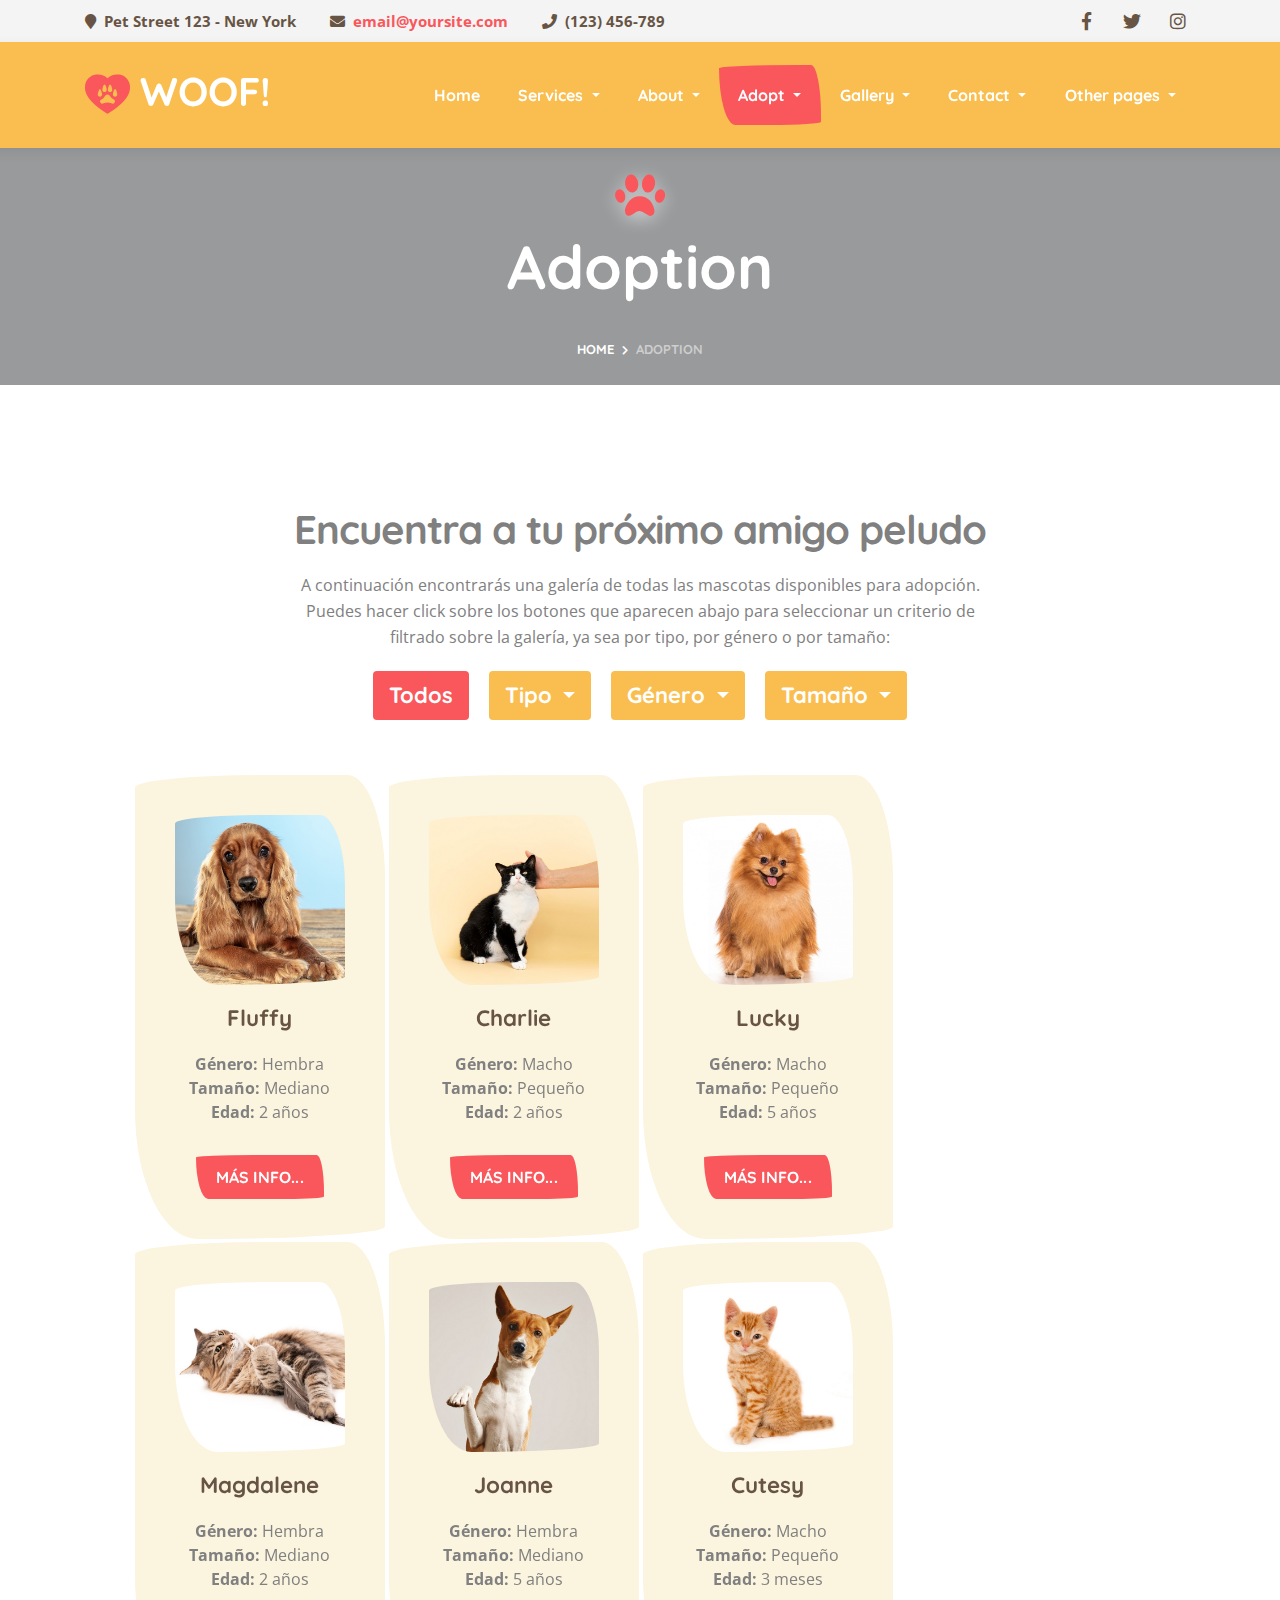
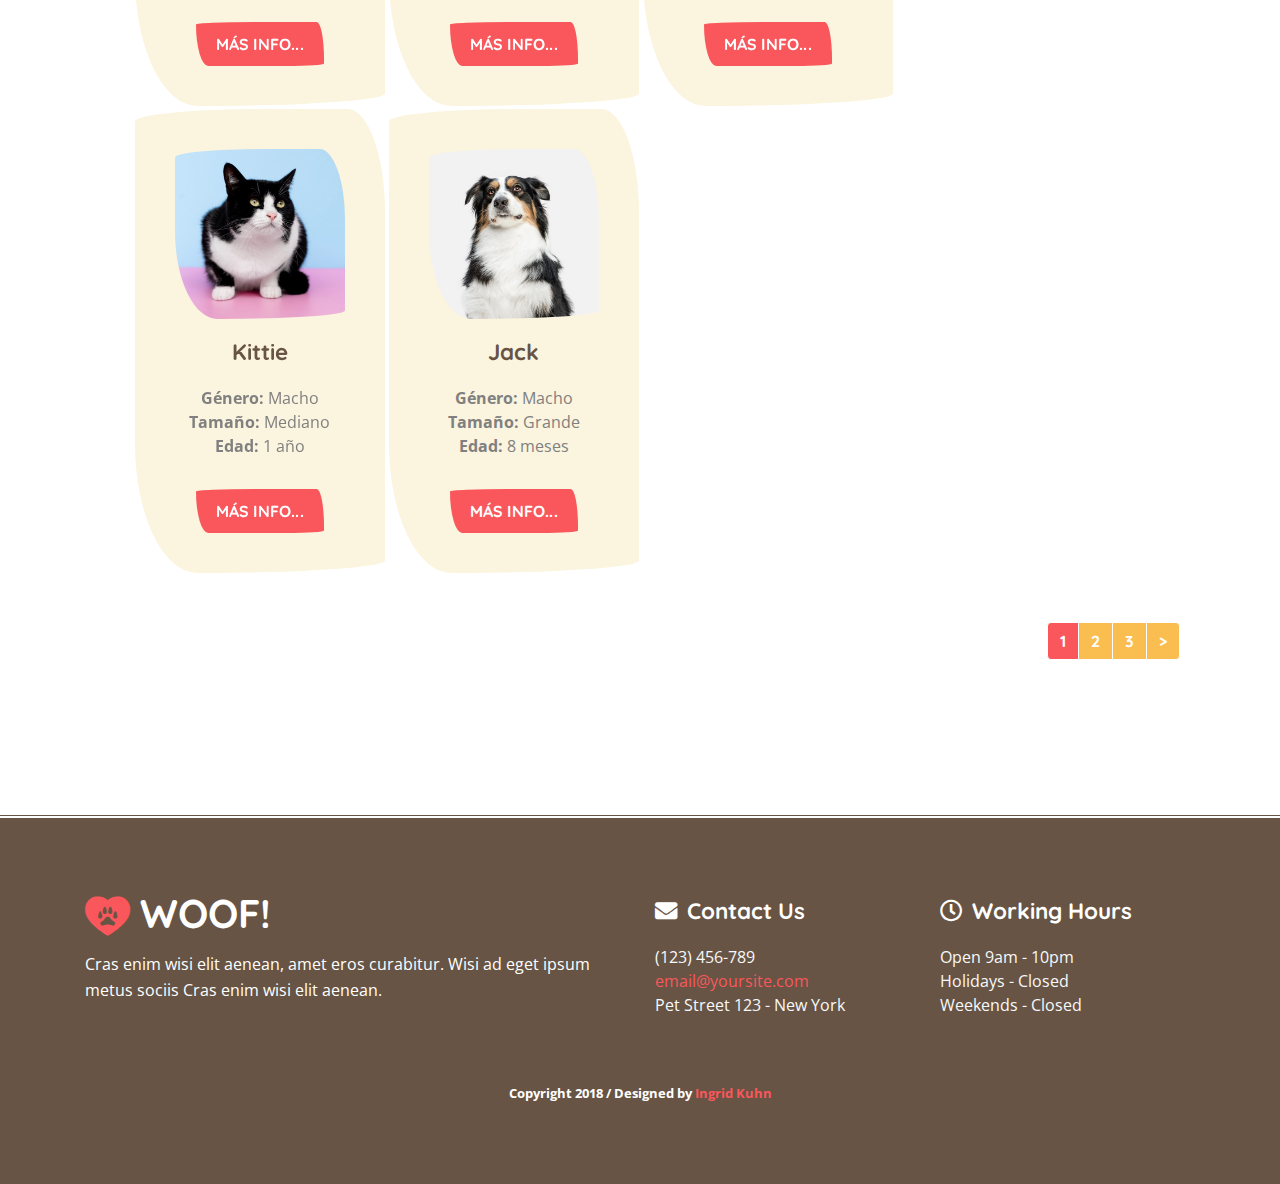
==== commit 1a3ed66a: "Añadidos botones y efectos para el filtrado de las mascotas según criterio elegido" ====
--- a/buscar_mascota.html
+++ b/buscar_mascota.html
@@ -201,25 +201,56 @@
          <div class="col-lg-8 offset-lg-2 text-center">
             <h3>Encuentra a tu próximo amigo peludo</h3>
             <p>A continuación encontrarás una galería de todas las mascotas disponibles para adopción.<br>Puedes hacer
-               click sobre los botones que aparecen abajo para seleccionar un criterio de filtrado sobre la galería</p>
+               click sobre los botones que aparecen abajo para seleccionar un criterio de filtrado sobre la galería, ya
+               sea por tipo, por género o por tamaño:</p>
          </div>
          <!-- Filtros de selección de galería -->
-         <ul class="nav nav-pills cat center-nav">
+         <ul class="nav nav-pills center-nav">
+            <!-- Todas las mascotas -->
             <li class="nav-item">
-               <a class="nav-link active" href="#" data-toggle="tab" data-filter="*">Todos</a>
+               <a class="option nav-link active" href="#" data-toggle="tab" data-filter="*">Todos</a>
             </li>
-            <li class="nav-item">
-               <a class="nav-link" href="#" data-toggle="tab" data-filter=".dogs">Perros</a>
+            <!-- Por tipo (perro o gato) -->
+            <li class="nav-item dropdown">
+               <a class="nav-link dropdown-toggle" href="#" id="dropdownMenuType" data-toggle="dropdown"
+                  aria-haspopup="true" aria-expanded="false">
+                  Tipo
+               </a>
+               <ul class="dropdown-menu" aria-labelledby="dropdownMenuType">
+                  <li><a class="option nav-link" href="#" data-filter=".dog">Perro</a></li>
+                  <li><a class="option nav-link" href="#" data-filter=".cat">Gato</a></li>
+               </ul>
             </li>
-            <li class="nav-item">
-               <a class="nav-link" href="#" data-toggle="tab" data-filter=".cats">Gatos</a>
+            <!-- Por género (macho o hembra) -->
+            <li class="nav-item dropdown">
+               <a class="nav-link dropdown-toggle" href="#" id="dropdownMenuSex" data-toggle="dropdown"
+                  aria-haspopup="true" aria-expanded="false">
+                  Género
+               </a>
+               <ul class="dropdown-menu" aria-labelledby="dropdownMenuSex">
+                  <li><a class="option nav-link" href="#" data-filter=".male">Macho</a></li>
+                  <li><a class="option nav-link" href="#" data-filter=".female">Hembra</a></li>
+               </ul>
+            </li>
+            <!-- Por tamaño (grande, mediano o pequeño) -->
+            <li class="nav-item dropdown">
+               <a class="nav-link dropdown-toggle" href="#" id="dropdownMenuSize" data-toggle="dropdown"
+                  aria-haspopup="true" aria-expanded="false">
+                  Tamaño
+               </a>
+               <ul class="dropdown-menu" aria-labelledby="dropdownMenuSize">
+                  <li><a class="option nav-link" href="#" data-filter=".sml">Pequeño</a></li>
+                  <li><a class="option nav-link" href="#" data-filter=".med">Mediano</a></li>
+                  <li><a class="option nav-link" href="#" data-filter=".big">Grande</a></li>
+               </ul>
             </li>
          </ul>
+
          <!-- /ul -->
          <!-- Primera fila: adopta tu mascota -->
          <div class="portfolio-item row m-5">
             <!-- Mascota  -->
-            <div class="dogs item adopt-card col-md-6 col-xl-3 res-margin">
+            <div class="dog female med item adopt-card col-md-6 col-xl-3 res-margin">
                <div class="card bg-light-custom">
                   <div class="thumbnail text-center">
                      <!-- Imagen -->
@@ -245,7 +276,7 @@
             </div>
             <!-- /adopt-card -->
             <!-- Mascota  -->
-            <div class="cats item adopt-card col-md-6 col-xl-3 res-margin">
+            <div class="cat male sml item adopt-card col-md-6 col-xl-3 res-margin">
                <div class="card bg-light-custom">
                   <div class="thumbnail text-center">
                      <!-- Imagen -->
@@ -271,7 +302,7 @@
             </div>
             <!-- /adopt-card -->
             <!-- Mascota  -->
-            <div class="dogs item adopt-card col-md-6 col-xl-3 res-margin">
+            <div class="dog male sml item adopt-card col-md-6 col-xl-3 res-margin">
                <div class="card bg-light-custom">
                   <div class="thumbnail text-center">
                      <!-- Imagen -->
@@ -297,7 +328,7 @@
             </div>
             <!-- /adopt-card -->
             <!-- Mascota  -->
-            <div class="cats item adopt-card col-md-6 col-xl-3 res-margin">
+            <div class="cat female med item adopt-card col-md-6 col-xl-3 res-margin">
                <div class="card bg-light-custom">
                   <div class="thumbnail text-center">
                      <!-- Imagen -->
@@ -323,7 +354,7 @@
             </div>
             <!-- /adopt-card -->
             <!-- Mascota  -->
-            <div class="dogs item adopt-card col-md-6 col-xl-3 res-margin">
+            <div class="dog female med item adopt-card col-md-6 col-xl-3 res-margin">
                <div class="card bg-light-custom">
                   <div class="thumbnail text-center">
                      <!-- Imagen -->
@@ -349,7 +380,7 @@
             </div>
             <!-- /adopt-card -->
             <!-- Mascota  -->
-            <div class="cats item adopt-card col-md-6 col-xl-3 res-margin">
+            <div class="cat male sml item adopt-card col-md-6 col-xl-3 res-margin">
                <div class="card bg-light-custom">
                   <div class="thumbnail text-center">
                      <!-- Imagen -->
@@ -375,7 +406,7 @@
             </div>
             <!-- /adopt-card -->
             <!-- Mascota  -->
-            <div class="cats item adopt-card col-md-6 col-xl-3 res-margin">
+            <div class="cat male med item adopt-card col-md-6 col-xl-3 res-margin">
                <div class="card bg-light-custom">
                   <div class="thumbnail text-center">
                      <!-- Imagen -->
@@ -401,7 +432,7 @@
             </div>
             <!-- /adopt-card -->
             <!-- Mascota  -->
-            <div class="dogs item adopt-card col-md-6 col-xl-3 res-margin">
+            <div class="dog male big item adopt-card col-md-6 col-xl-3 res-margin">
                <div class="card bg-light-custom">
                   <div class="thumbnail text-center">
                      <!-- Imagen -->
@@ -494,7 +525,7 @@
    <!--/ footer-->
    <!-- Bootstrap core & Jquery -->
    <script src="vendor/jquery/jquery.min.js"></script>
-   <script src="vendor/bootstrap/js/bootstrap.min.js"></script>
+   <script src="vendor/bootstrap/js/bootstrap.bundle.min.js"></script>
    <!-- Custom Js -->
    <script src="js/custom.js"></script>
    <script src="js/plugins.js"></script>
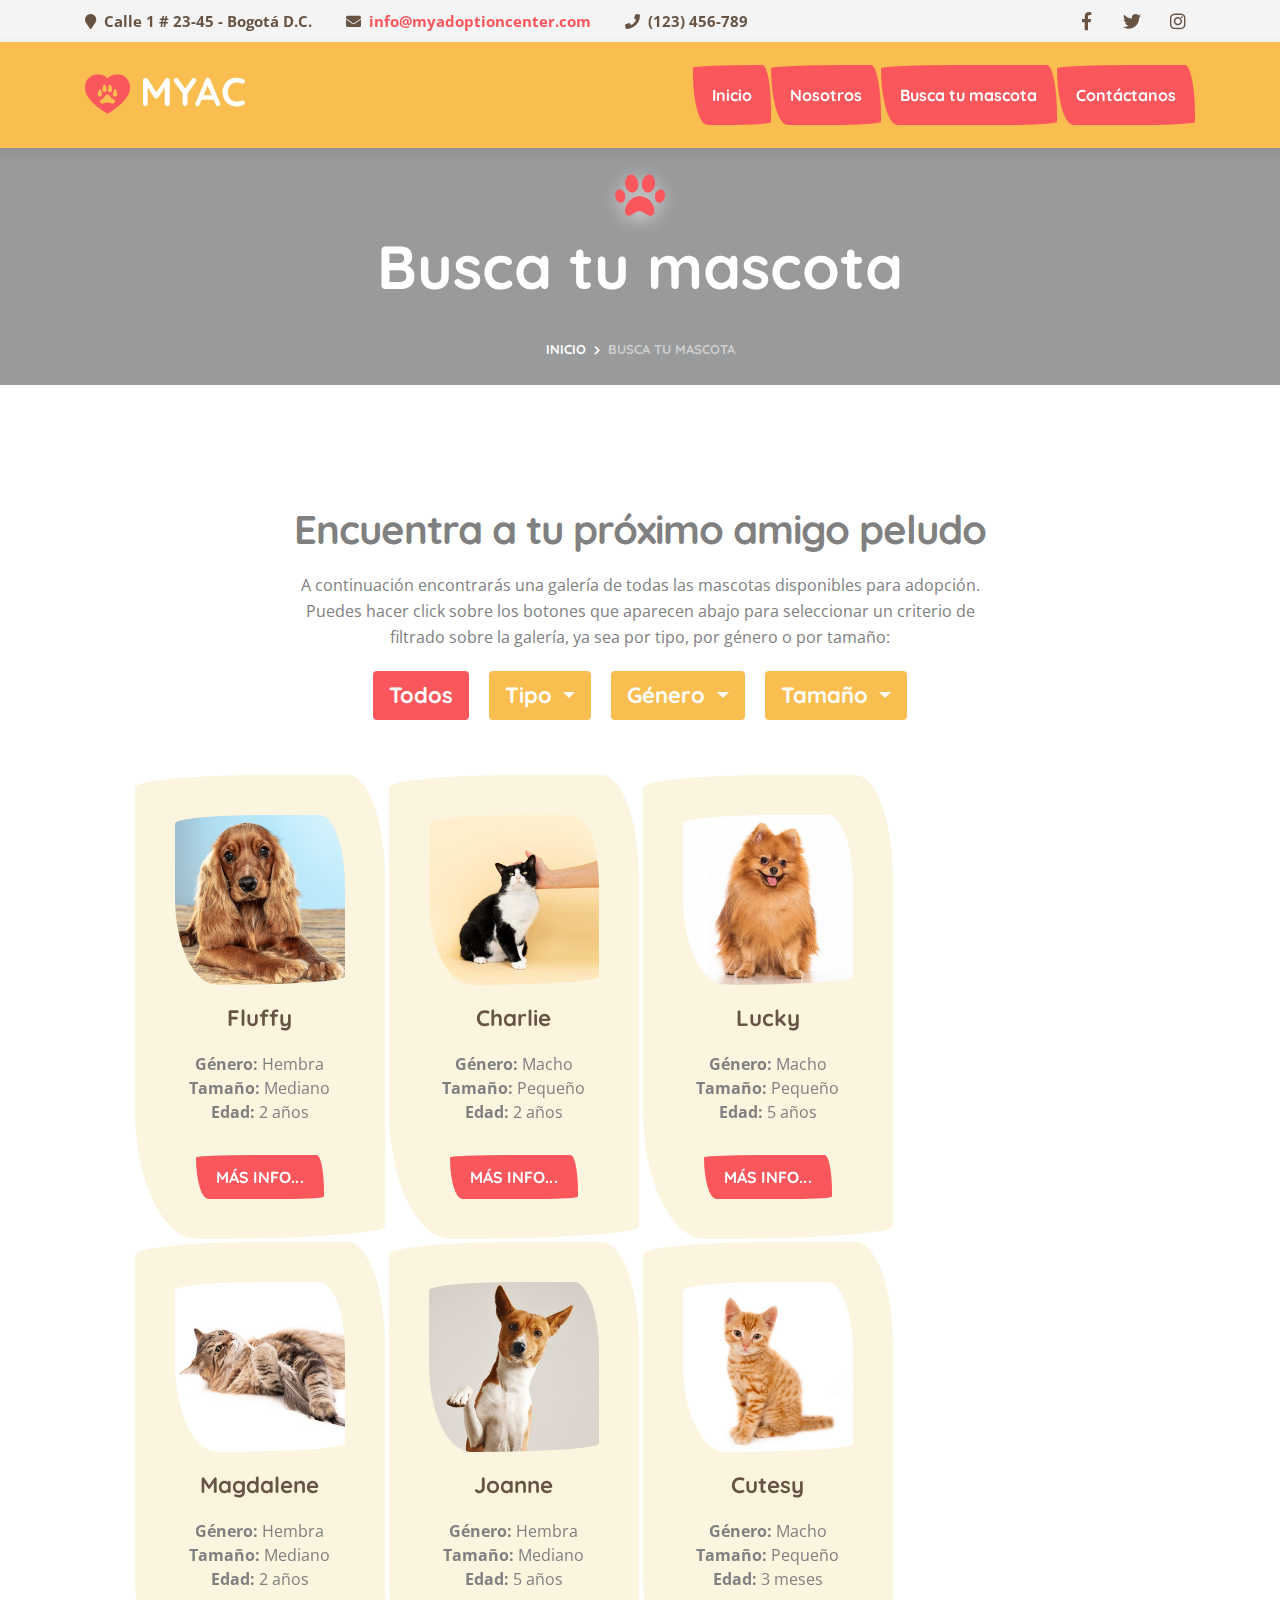
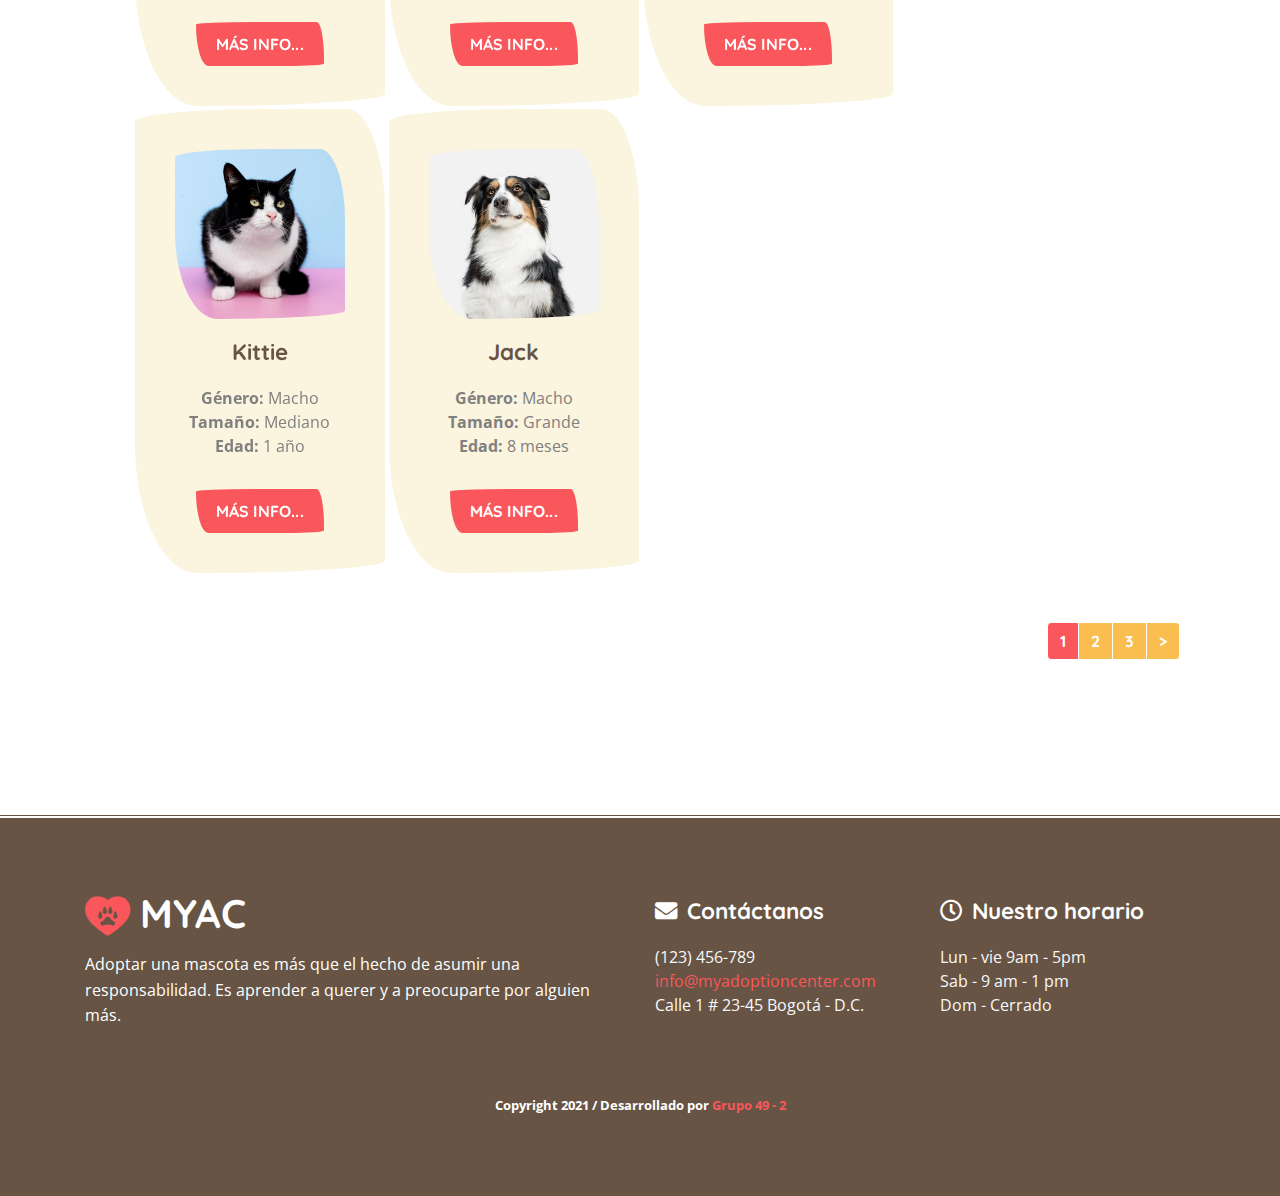
==== commit 964493dd: "Cambios al header y footer para que correspondan con el proyecto global" ====
--- a/buscar_mascota.html
+++ b/buscar_mascota.html
@@ -52,24 +52,22 @@
                   <div class="col-md-12">
                      <!-- Start Contact Info -->
                      <ul class="contact-details float-left">
-                        <li><i class="fa fa-map-marker"></i>Pet Street 123 - New York</li>
-                        <li><i class="fa fa-envelope"></i><a href="mailto:email@site.com">email@yoursite.com</a></li>
+                        <li><i class="fa fa-map-marker"></i>Calle 1 # 23-45 - Bogotá D.C.</li>
+                        <li><i class="fa fa-envelope"></i><a href="mailto:email@site.com">info@myadoptioncenter.com</a></li>
                         <li><i class="fa fa-phone"></i>(123) 456-789</li>
                      </ul>
                      <!-- End Contact Info -->
                      <!-- Start Social Links -->
                      <ul class="social-list float-right list-inline">
-                        <li class="list-inline-item"><a title="Facebook" href="#"><i class="fab fa-facebook-f"></i></a>
-                        </li>
+                        <li class="list-inline-item"><a title="Facebook" href="#"><i class="fab fa-facebook-f"></i></a></li>
                         <li class="list-inline-item"><a title="Twitter" href="#"><i class="fab fa-twitter"></i></a></li>
-                        <li class="list-inline-item"><a title="Instagram" href="#"><i class="fab fa-instagram"></i></a>
-                        </li>
+                        <li class="list-inline-item"><a  title="Instagram" href="#"><i class="fab fa-instagram"></i></a></li>
                      </ul>
                      <!-- /End Social Links -->
                   </div>
                   <!-- col-md-12 -->
                </div>
-               <!-- /fila -->
+               <!-- /row -->
             </div>
             <!-- /container -->
          </div>
@@ -79,92 +77,37 @@
             <div class="container ">
                <!-- logo -->
                <a class="navbar-brand" href="index.html">
-                  <i class="flaticon-dog-20"></i><span>Woof!</span>
+               <i class="flaticon-dog-20"></i><span>MyAC</span>
                </a>
                <!-- Navbartoggler -->
-               <button class="navbar-toggler" type="button" data-toggle="collapse" data-target="#navbarResponsive"
-                  aria-controls="navbarResponsive" aria-expanded="false" aria-label="Toggle navigation">
-                  <span class="navbar-toggle-icon">
-                     <i class="fas fa-bars"></i>
-                  </span>
+               <button class="navbar-toggler" type="button" data-toggle="collapse" data-target="#navbarResponsive" aria-controls="navbarResponsive" aria-expanded="false" aria-label="Toggle navigation">
+               <span class="navbar-toggle-icon">
+               <i class="fas fa-bars"></i>
+               </span>
                </button>
                <div class="collapse navbar-collapse" id="navbarResponsive">
                   <ul class="navbar-nav ml-auto">
                      <!-- menu item -->
-                     <li class="nav-item">
-                        <a class="nav-link" href="index.html">Home
+                     <li class="nav-item active">
+                        <a class="nav-link" href="index.html">Inicio
                         </a>
                      </li>
                      <!-- menu item -->
-                     <li class="nav-item dropdown">
-                        <a class="nav-link dropdown-toggle" href="#" id="services-dropdown" data-toggle="dropdown"
-                           aria-haspopup="true" aria-expanded="false">
-                           Services
+                     <li class="nav-item active">
+                        <a class="nav-link" href="quienes-somos.html">Nosotros
                         </a>
-                        <div class="dropdown-menu" aria-labelledby="services-dropdown">
-                           <a class="dropdown-item" href="services.html">Services Style 1</a>
-                           <a class="dropdown-item" href="services2.html">Services Style 2</a>
-                           <a class="dropdown-item" href="services-single.html">Services Single</a>
-                        </div>
                      </li>
                      <!-- menu item -->
-                     <li class="nav-item dropdown">
-                        <a class="nav-link dropdown-toggle" href="#" id="about-dropdown" data-toggle="dropdown"
-                           aria-haspopup="true" aria-expanded="false">
-                           About
+                     <li class="nav-item active">
+                        <a class="nav-link" href="buscar_mascota.html">Busca tu mascota
                         </a>
-                        <div class="dropdown-menu" aria-labelledby="about-dropdown">
-                           <a class="dropdown-item" href="about.html">About Style 1</a>
-                           <a class="dropdown-item" href="about2.html">About Style 2</a>
-                        </div>
                      </li>
                      <!-- menu item -->
-                     <li class="nav-item dropdown active">
-                        <a class="nav-link dropdown-toggle" href="#" id="adopt-dropdown" data-toggle="dropdown"
-                           aria-haspopup="true" aria-expanded="false">
-                           Adopt
+                     <li class="nav-item active">
+                        <a class="nav-link" href="contacto.html">Contáctanos
                         </a>
-                        <div class="dropdown-menu" aria-labelledby="adopt-dropdown">
-                           <a class="dropdown-item" href="adoption.html">Adoption Gallery</a>
-                           <a class="dropdown-item" href="adoption-single.html">Adoption Single Page</a>
-                        </div>
                      </li>
-                     <!-- menu item -->
-                     <li class="nav-item dropdown">
-                        <a class="nav-link dropdown-toggle" href="#" id="gallery-dropdown" data-toggle="dropdown"
-                           aria-haspopup="true" aria-expanded="false">
-                           Gallery
-                        </a>
-                        <div class="dropdown-menu" aria-labelledby="gallery-dropdown">
-                           <a class="dropdown-item" href="gallery.html">Gallery Style 1</a>
-                           <a class="dropdown-item" href="gallery2.html">Gallery Style 2</a>
-                        </div>
-                     </li>
-                     <!-- menu item -->
-                     <li class="nav-item dropdown">
-                        <a class="nav-link dropdown-toggle" href="#" id="contact-dropdown" data-toggle="dropdown"
-                           aria-haspopup="true" aria-expanded="false">
-                           Contact
-                        </a>
-                        <div class="dropdown-menu" aria-labelledby="contact-dropdown">
-                           <a class="dropdown-item" href="contact.html">Contact Style 1</a>
-                           <a class="dropdown-item" href="contact2.html">Contact Style 2</a>
-                        </div>
-                     </li>
-                     <!-- menu item -->
-                     <li class="nav-item dropdown">
-                        <a class="nav-link dropdown-toggle" href="#" id="others-dropdown" data-toggle="dropdown"
-                           aria-haspopup="true" aria-expanded="false">
-                           Other pages
-                        </a>
-                        <div class="dropdown-menu" aria-labelledby="others-dropdown">
-                           <a class="dropdown-item" href="team.html">Our Team</a>
-                           <a class="dropdown-item" href="blog.html">Blog Home</a>
-                           <a class="dropdown-item" href="blog-single.html">Blog Single</a>
-                           <a class="dropdown-item" href="elements.html">Elements Page</a>
-                           <a class="dropdown-item" href="404.html">404 Page</a>
-                        </div>
-                     </li>
+
                   </ul>
                   <!--/ul -->
                </div>
@@ -174,7 +117,7 @@
          </div>
          <!-- /navbar -->
       </div>
-      <!--/fila -->
+      <!--/row -->
    </nav>
    <!-- /nav -->
    <!-- Jumbotron -->
@@ -182,13 +125,13 @@
       <div class="jumbo-heading">
          <!-- section-heading -->
          <div class="section-heading" data-aos="zoom-in">
-            <h1>Adoption</h1>
+            <h1>Busca tu mascota</h1>
          </div>
          <!-- /section-heading -->
          <nav aria-label="breadcrumb">
             <ol class="breadcrumb">
-               <li class="breadcrumb-item"><a href="index.html">Home</a></li>
-               <li class="breadcrumb-item active" aria-current="page">Adoption</li>
+               <li class="breadcrumb-item"><a href="index.html">Inicio</a></li>
+               <li class="breadcrumb-item active" aria-current="page">Busca tu mascota</li>
             </ol>
          </nav>
       </div>
@@ -223,11 +166,11 @@
             </li>
             <!-- Por género (macho o hembra) -->
             <li class="nav-item dropdown">
-               <a class="nav-link dropdown-toggle" href="#" id="dropdownMenuSex" data-toggle="dropdown"
+               <a class="nav-link dropdown-toggle" href="#" id="dropdownMenuGender" data-toggle="dropdown"
                   aria-haspopup="true" aria-expanded="false">
                   Género
                </a>
-               <ul class="dropdown-menu" aria-labelledby="dropdownMenuSex">
+               <ul class="dropdown-menu" aria-labelledby="dropdownMenuGender">
                   <li><a class="option nav-link" href="#" data-filter=".male">Macho</a></li>
                   <li><a class="option nav-link" href="#" data-filter=".female">Hembra</a></li>
                </ul>
@@ -266,7 +209,7 @@
                         </ul>
                         <!-- Botón -->
                         <div class="text-center">
-                           <a href="adoption-single.html" class="btn btn-primary">Más info...</a>
+                           <a href="ficha-mascotas.html" class="btn btn-primary">Más info...</a>
                         </div>
                      </div>
                   </div>
@@ -292,7 +235,7 @@
                         </ul>
                         <!-- Botón -->
                         <div class="text-center">
-                           <a href="adoption-single.html" class="btn btn-primary">Más info...</a>
+                           <a href="ficha-mascotas.html" class="btn btn-primary">Más info...</a>
                         </div>
                      </div>
                   </div>
@@ -318,7 +261,7 @@
                         </ul>
                         <!-- Botón -->
                         <div class="text-center">
-                           <a href="adoption-single.html" class="btn btn-primary">Más info...</a>
+                           <a href="ficha-mascotas.html" class="btn btn-primary">Más info...</a>
                         </div>
                      </div>
                   </div>
@@ -344,7 +287,7 @@
                         </ul>
                         <!-- Botón -->
                         <div class="text-center">
-                           <a href="adoption-single.html" class="btn btn-primary">Más info...</a>
+                           <a href="ficha-mascotas.html" class="btn btn-primary">Más info...</a>
                         </div>
                      </div>
                   </div>
@@ -370,7 +313,7 @@
                         </ul>
                         <!-- Botón -->
                         <div class="text-center">
-                           <a href="adoption-single.html" class="btn btn-primary">Más info...</a>
+                           <a href="ficha-mascotas.html" class="btn btn-primary">Más info...</a>
                         </div>
                      </div>
                   </div>
@@ -396,7 +339,7 @@
                         </ul>
                         <!-- Botón -->
                         <div class="text-center">
-                           <a href="adoption-single.html" class="btn btn-primary">Más info...</a>
+                           <a href="ficha-mascotas.html" class="btn btn-primary">Más info...</a>
                         </div>
                      </div>
                   </div>
@@ -422,7 +365,7 @@
                         </ul>
                         <!-- Botón -->
                         <div class="text-center">
-                           <a href="adoption-single.html" class="btn btn-primary">Más info...</a>
+                           <a href="ficha-mascotas.html" class="btn btn-primary">Más info...</a>
                         </div>
                      </div>
                   </div>
@@ -448,7 +391,7 @@
                         </ul>
                         <!-- Botón -->
                         <div class="text-center">
-                           <a href="adoption-single.html" class="btn btn-primary">Más info...</a>
+                           <a href="ficha-mascotas.html" class="btn btn-primary">Más info...</a>
                         </div>
                      </div>
                   </div>
@@ -481,27 +424,26 @@
       <div class="container">
          <div class="row">
             <div class="col-lg-6">
-               <a class="navbar-brand" href="index.html"><i class="flaticon-dog-20"></i><span>Woof!</span></a>
-               <p class="mt-3">Cras enim wisi elit aenean, amet eros curabitur. Wisi ad eget ipsum metus sociis Cras
-                  enim wisi elit aenean.</p>
+               <a class="navbar-brand" href="index.html"><i class="flaticon-dog-20"></i><span>MyAC</span></a>
+               <p class="mt-3">Adoptar una mascota es más que el hecho de asumir una responsabilidad. Es aprender a querer y a preocuparte por alguien más.</p>
             </div>
             <!--/ col-lg -->
             <div class="col-lg-3">
-               <h6><i class="fas fa-envelope margin-icon"></i>Contact Us</h6>
+               <h6><i class="fas fa-envelope margin-icon"></i>Contáctanos</h6>
                <ul class="list-unstyled">
                   <li>(123) 456-789</li>
-                  <li><a href="mailto:email@yoursite.com">email@yoursite.com</a></li>
-                  <li>Pet Street 123 - New York </li>
+                  <li><a href="mailto:email@yoursite.com">info@myadoptioncenter.com</a></li>
+                  <li>Calle 1 # 23-45 Bogotá - D.C.</li>
                </ul>
                <!--/ul -->
             </div>
             <!--/ col-lg -->
             <div class="col-lg-3">
-               <h6><i class="far fa-clock margin-icon"></i>Working Hours</h6>
+               <h6><i class="far fa-clock margin-icon"></i>Nuestro horario</h6>
                <ul class="list-unstyled">
-                  <li>Open 9am - 10pm</li>
-                  <li>Holidays - Closed</li>
-                  <li>Weekends - Closed</li>
+                  <li>Lun - vie 9am - 5pm</li>
+                  <li>Sab - 9 am - 1 pm</li>
+                  <li>Dom - Cerrado</li>
                </ul>
                <!--/ul -->
             </div>
@@ -510,7 +452,7 @@
          <!--/ row-->
          <div class="row">
             <div class="credits col-sm-12">
-               <p>Copyright 2018 / Designed by <a href="http://www.ingridkuhn.com">Ingrid Kuhn</a></p>
+               <p>Copyright 2021 / Desarrollado por <a href="#">Grupo 49 - 2</a></p>
             </div>
          </div>
          <!--/ row -->
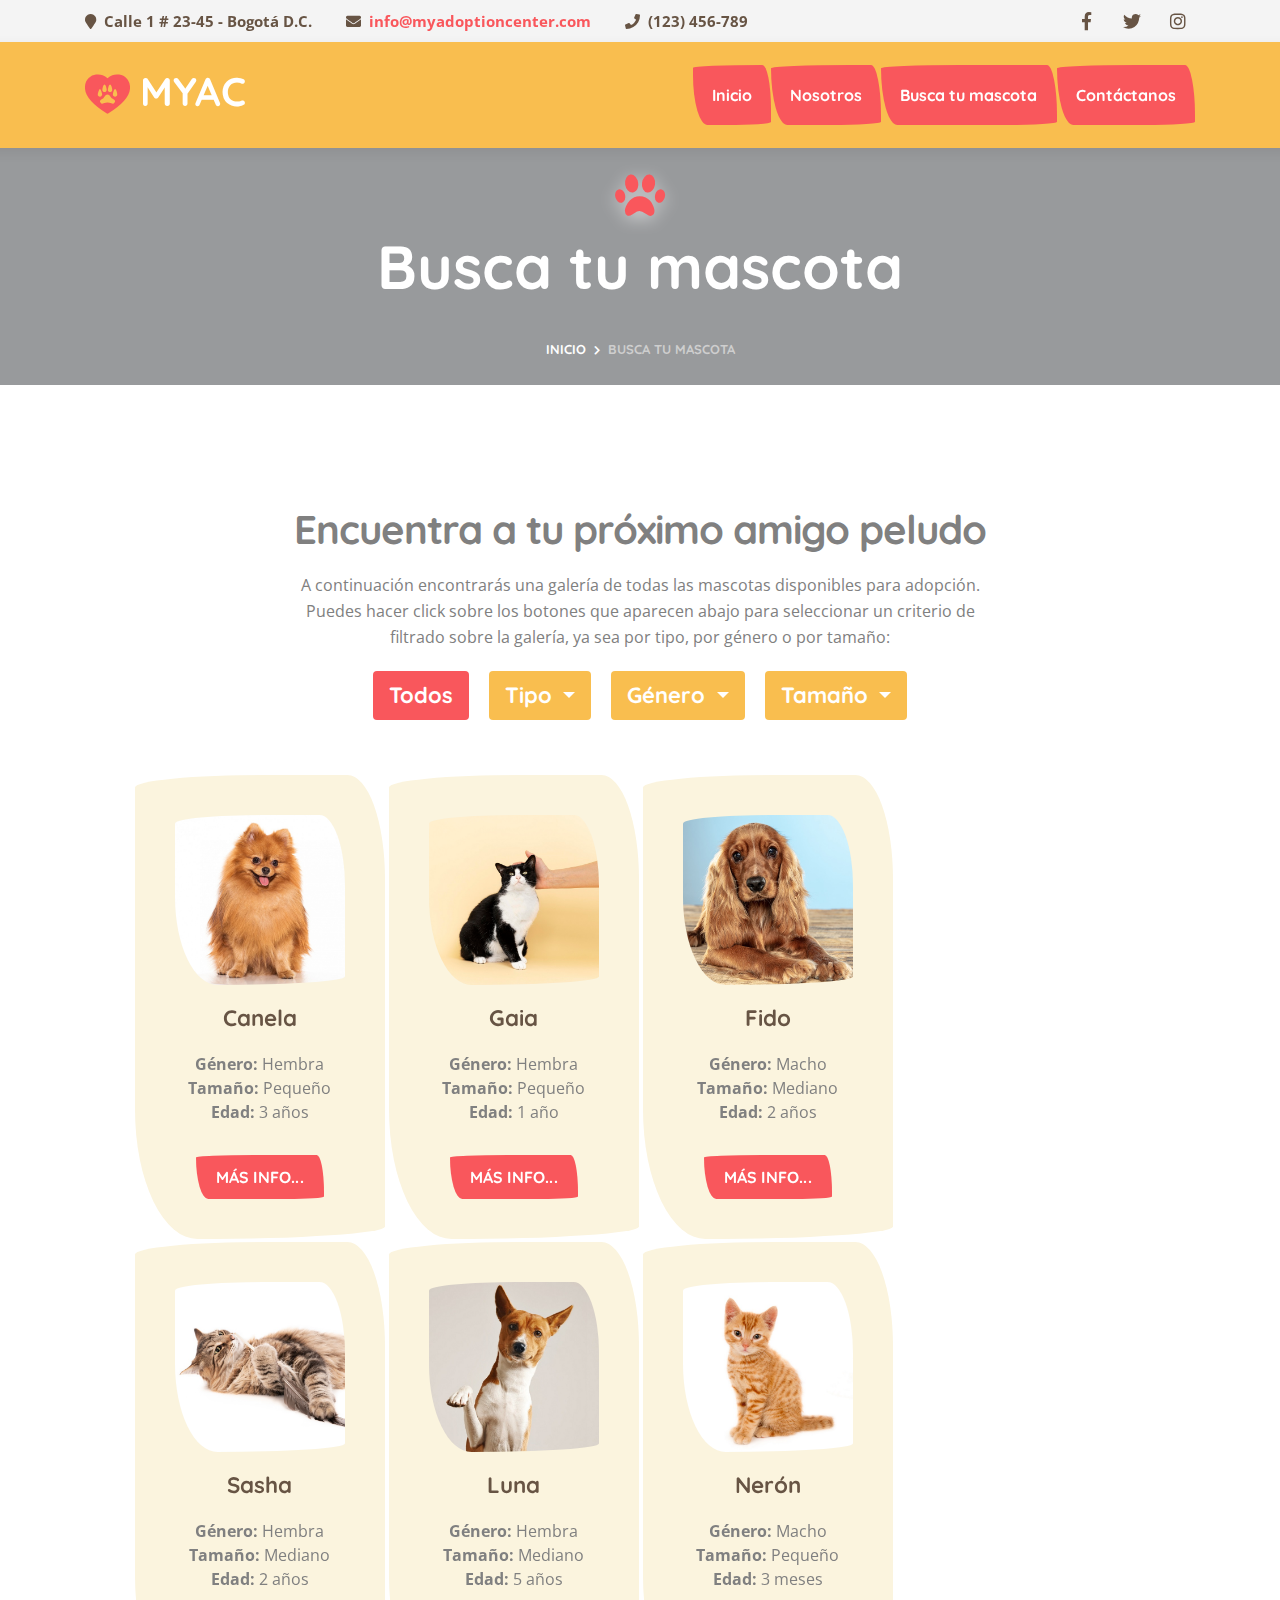
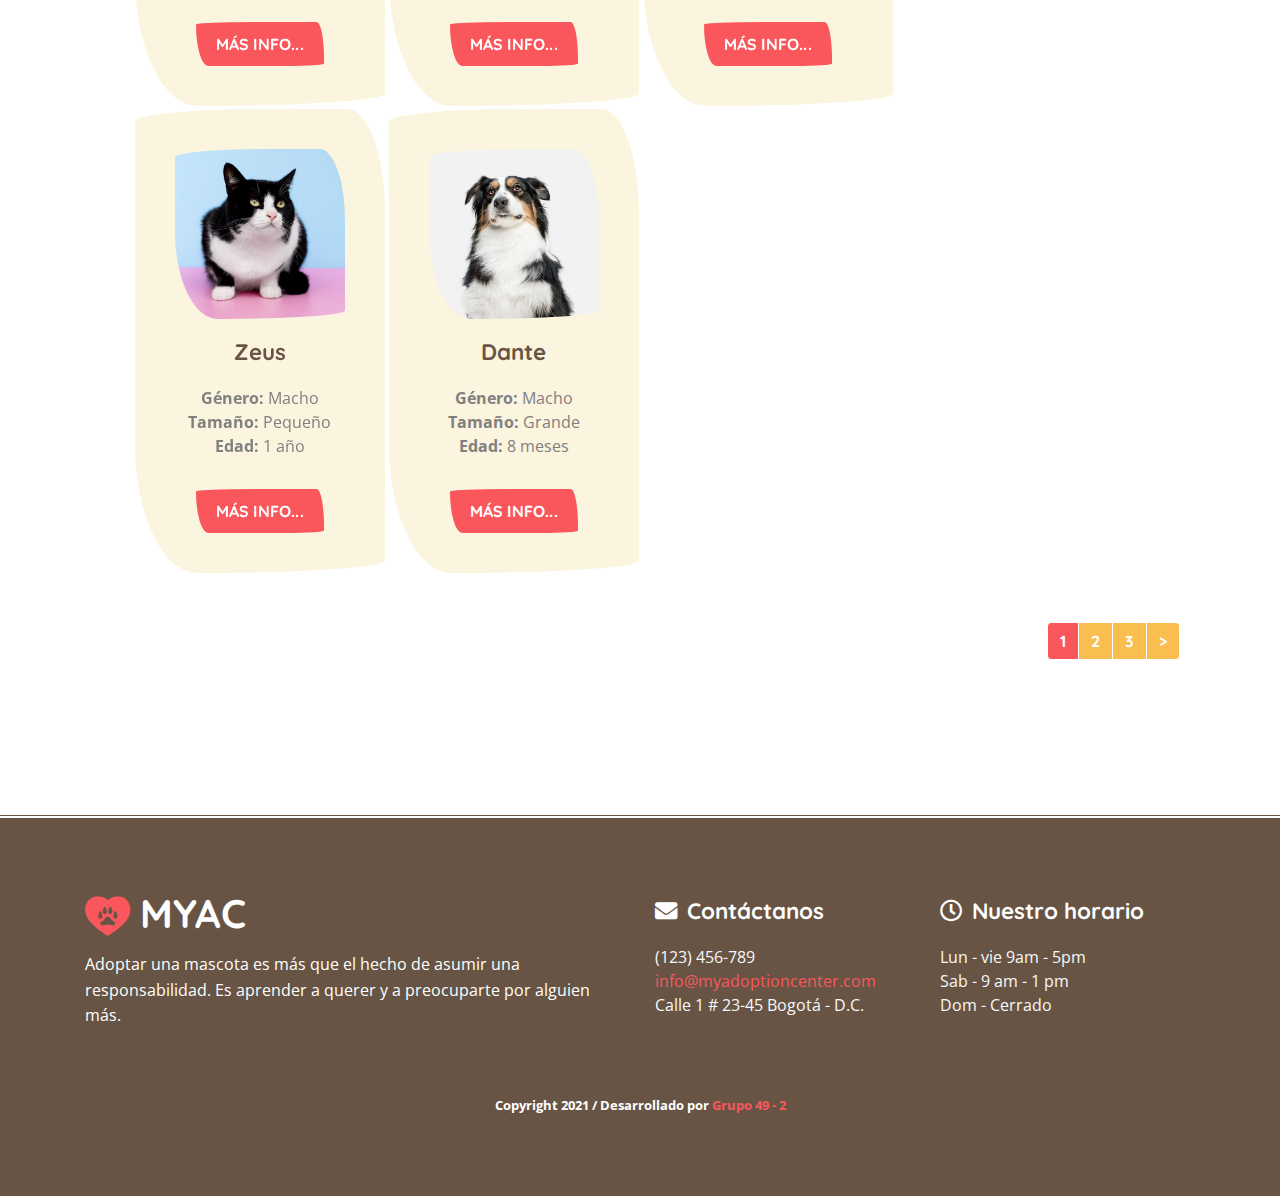
==== commit da9423b5: "Cambios en nombres y fotos de mascotas para que correspondan con mockups" ====
--- a/buscar_mascota.html
+++ b/buscar_mascota.html
@@ -193,14 +193,92 @@
          <!-- Primera fila: adopta tu mascota -->
          <div class="portfolio-item row m-5">
             <!-- Mascota  -->
-            <div class="dog female med item adopt-card col-md-6 col-xl-3 res-margin">
+            <div class="dog female sml item adopt-card col-md-6 col-xl-3 res-margin">
                <div class="card bg-light-custom">
                   <div class="thumbnail text-center">
                      <!-- Imagen -->
                      <img src="img/buscar_mascota/dog1.jpg" class="border-irregular1 img-fluid" alt="">
                      <!-- Nombre -->
                      <div class="caption-adoption">
-                        <h6 class="adoption-header">Fluffy</h6>
+                        <h6 class="adoption-header">Canela</h6>
+                        <!-- Lista -->
+                        <ul class="list-unstyled">
+                           <li><strong>Género:</strong> Hembra</li>
+                           <li><strong>Tamaño: </strong> Pequeño</li>
+                           <li><strong>Edad:</strong> 3 años</li>
+                        </ul>
+                        <!-- Botón -->
+                        <div class="text-center">
+                           <a href="ficha-mascotas.html" class="btn btn-primary">Más info...</a>
+                        </div>
+                     </div>
+                  </div>
+                  <!-- /thumbnail -->
+               </div>
+               <!-- /tarjeta -->
+            </div>
+            <!-- /adopt-card -->
+            <!-- Mascota  -->
+            <div class="cat female sml item adopt-card col-md-6 col-xl-3 res-margin">
+               <div class="card bg-light-custom">
+                  <div class="thumbnail text-center">
+                     <!-- Imagen -->
+                     <img src="img/buscar_mascota/cat1.jpg" class="border-irregular1 img-fluid" alt="">
+                     <!-- Nombre -->
+                     <div class="caption-adoption">
+                        <h6 class="adoption-header">Gaia</h6>
+                        <!-- Lista -->
+                        <ul class="list-unstyled">
+                           <li><strong>Género:</strong> Hembra</li>
+                           <li><strong>Tamaño: </strong> Pequeño</li>
+                           <li><strong>Edad:</strong> 1 año</li>
+                        </ul>
+                        <!-- Botón -->
+                        <div class="text-center">
+                           <a href="ficha-mascotas.html" class="btn btn-primary">Más info...</a>
+                        </div>
+                     </div>
+                  </div>
+                  <!-- /thumbnail -->
+               </div>
+               <!-- /tarjeta -->
+            </div>
+            <!-- /adopt-card -->
+            <!-- Mascota  -->
+            <div class="dog male med item adopt-card col-md-6 col-xl-3 res-margin">
+               <div class="card bg-light-custom">
+                  <div class="thumbnail text-center">
+                     <!-- Imagen -->
+                     <img src="img/buscar_mascota/dog2.jpg" class="border-irregular1 img-fluid" alt="">
+                     <!-- Nombre -->
+                     <div class="caption-adoption">
+                        <h6 class="adoption-header">Fido</h6>
+                        <!-- Lista -->
+                        <ul class="list-unstyled">
+                           <li><strong>Género:</strong> Macho</li>
+                           <li><strong>Tamaño: </strong> Mediano</li>
+                           <li><strong>Edad:</strong> 2 años</li>
+                        </ul>
+                        <!-- Botón -->
+                        <div class="text-center">
+                           <a href="ficha-mascotas.html" class="btn btn-primary">Más info...</a>
+                        </div>
+                     </div>
+                  </div>
+                  <!-- /thumbnail -->
+               </div>
+               <!-- /tarjeta -->
+            </div>
+            <!-- /adopt-card -->
+            <!-- Mascota  -->
+            <div class="cat female med item adopt-card col-md-6 col-xl-3 res-margin">
+               <div class="card bg-light-custom">
+                  <div class="thumbnail text-center">
+                     <!-- Imagen -->
+                     <img src="img/buscar_mascota/cat2.jpg" class="border-irregular1 img-fluid" alt="">
+                     <!-- Nombre -->
+                     <div class="caption-adoption">
+                        <h6 class="adoption-header">Sasha</h6>
                         <!-- Lista -->
                         <ul class="list-unstyled">
                            <li><strong>Género:</strong> Hembra</li>
@@ -219,84 +297,6 @@
             </div>
             <!-- /adopt-card -->
             <!-- Mascota  -->
-            <div class="cat male sml item adopt-card col-md-6 col-xl-3 res-margin">
-               <div class="card bg-light-custom">
-                  <div class="thumbnail text-center">
-                     <!-- Imagen -->
-                     <img src="img/buscar_mascota/cat1.jpg" class="border-irregular1 img-fluid" alt="">
-                     <!-- Nombre -->
-                     <div class="caption-adoption">
-                        <h6 class="adoption-header">Charlie</h6>
-                        <!-- Lista -->
-                        <ul class="list-unstyled">
-                           <li><strong>Género:</strong> Macho</li>
-                           <li><strong>Tamaño: </strong> Pequeño</li>
-                           <li><strong>Edad:</strong> 2 años</li>
-                        </ul>
-                        <!-- Botón -->
-                        <div class="text-center">
-                           <a href="ficha-mascotas.html" class="btn btn-primary">Más info...</a>
-                        </div>
-                     </div>
-                  </div>
-                  <!-- /thumbnail -->
-               </div>
-               <!-- /tarjeta -->
-            </div>
-            <!-- /adopt-card -->
-            <!-- Mascota  -->
-            <div class="dog male sml item adopt-card col-md-6 col-xl-3 res-margin">
-               <div class="card bg-light-custom">
-                  <div class="thumbnail text-center">
-                     <!-- Imagen -->
-                     <img src="img/buscar_mascota/dog2.jpg" class="border-irregular1 img-fluid" alt="">
-                     <!-- Nombre -->
-                     <div class="caption-adoption">
-                        <h6 class="adoption-header">Lucky</h6>
-                        <!-- Lista -->
-                        <ul class="list-unstyled">
-                           <li><strong>Género:</strong> Macho</li>
-                           <li><strong>Tamaño: </strong> Pequeño</li>
-                           <li><strong>Edad:</strong> 5 años</li>
-                        </ul>
-                        <!-- Botón -->
-                        <div class="text-center">
-                           <a href="ficha-mascotas.html" class="btn btn-primary">Más info...</a>
-                        </div>
-                     </div>
-                  </div>
-                  <!-- /thumbnail -->
-               </div>
-               <!-- /tarjeta -->
-            </div>
-            <!-- /adopt-card -->
-            <!-- Mascota  -->
-            <div class="cat female med item adopt-card col-md-6 col-xl-3 res-margin">
-               <div class="card bg-light-custom">
-                  <div class="thumbnail text-center">
-                     <!-- Imagen -->
-                     <img src="img/buscar_mascota/cat2.jpg" class="border-irregular1 img-fluid" alt="">
-                     <!-- Nombre -->
-                     <div class="caption-adoption">
-                        <h6 class="adoption-header">Magdalene</h6>
-                        <!-- Lista -->
-                        <ul class="list-unstyled">
-                           <li><strong>Género:</strong> Hembra</li>
-                           <li><strong>Tamaño: </strong> Mediano</li>
-                           <li><strong>Edad:</strong> 2 años</li>
-                        </ul>
-                        <!-- Botón -->
-                        <div class="text-center">
-                           <a href="ficha-mascotas.html" class="btn btn-primary">Más info...</a>
-                        </div>
-                     </div>
-                  </div>
-                  <!-- /thumbnail -->
-               </div>
-               <!-- /tarjeta -->
-            </div>
-            <!-- /adopt-card -->
-            <!-- Mascota  -->
             <div class="dog female med item adopt-card col-md-6 col-xl-3 res-margin">
                <div class="card bg-light-custom">
                   <div class="thumbnail text-center">
@@ -304,7 +304,7 @@
                      <img src="img/buscar_mascota/dog3.jpg" class="border-irregular1 img-fluid" alt="">
                      <!-- Nombre -->
                      <div class="caption-adoption">
-                        <h6 class="adoption-header">Joanne</h6>
+                        <h6 class="adoption-header">Luna</h6>
                         <!-- Lista -->
                         <ul class="list-unstyled">
                            <li><strong>Género:</strong> Hembra</li>
@@ -330,7 +330,7 @@
                      <img src="img/buscar_mascota/cat3.jpg" class="border-irregular1 img-fluid" alt="">
                      <!-- Nombre -->
                      <div class="caption-adoption">
-                        <h6 class="adoption-header">Cutesy</h6>
+                        <h6 class="adoption-header">Nerón</h6>
                         <!-- Lista -->
                         <ul class="list-unstyled">
                            <li><strong>Género:</strong> Macho</li>
@@ -349,18 +349,18 @@
             </div>
             <!-- /adopt-card -->
             <!-- Mascota  -->
-            <div class="cat male med item adopt-card col-md-6 col-xl-3 res-margin">
+            <div class="cat male sml item adopt-card col-md-6 col-xl-3 res-margin">
                <div class="card bg-light-custom">
                   <div class="thumbnail text-center">
                      <!-- Imagen -->
                      <img src="img/buscar_mascota/cat4.jpg" class="border-irregular1 img-fluid" alt="">
                      <!-- Nombre -->
                      <div class="caption-adoption">
-                        <h6 class="adoption-header">Kittie</h6>
+                        <h6 class="adoption-header">Zeus</h6>
                         <!-- Lista -->
                         <ul class="list-unstyled">
                            <li><strong>Género:</strong> Macho</li>
-                           <li><strong>Tamaño: </strong>Mediano</li>
+                           <li><strong>Tamaño: </strong>Pequeño</li>
                            <li><strong>Edad:</strong> 1 año</li>
                         </ul>
                         <!-- Botón -->
@@ -382,7 +382,7 @@
                      <img src="img/buscar_mascota/dog4.jpg" class="border-irregular1 img-fluid" alt="">
                      <!-- Nombre -->
                      <div class="caption-adoption">
-                        <h6 class="adoption-header">Jack</h6>
+                        <h6 class="adoption-header">Dante</h6>
                         <!-- Lista -->
                         <ul class="list-unstyled">
                            <li><strong>Género:</strong> Macho</li>
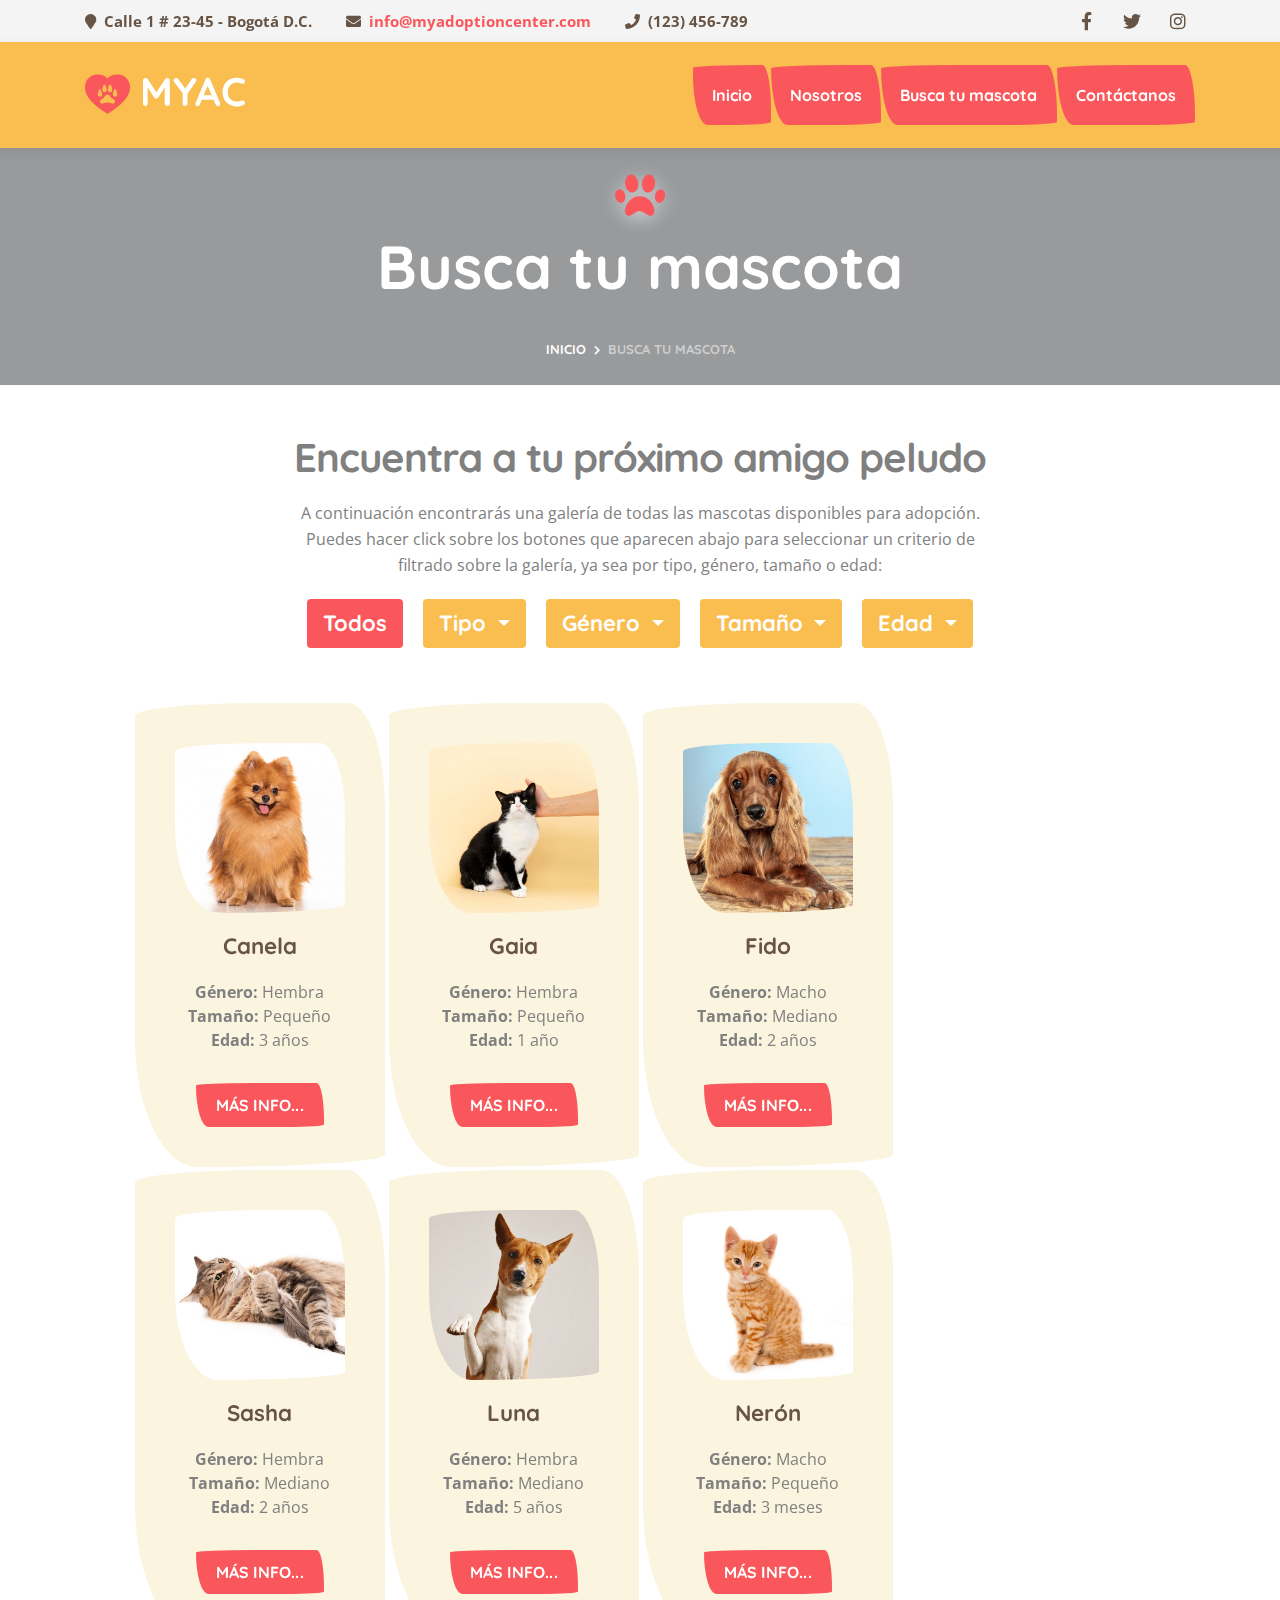
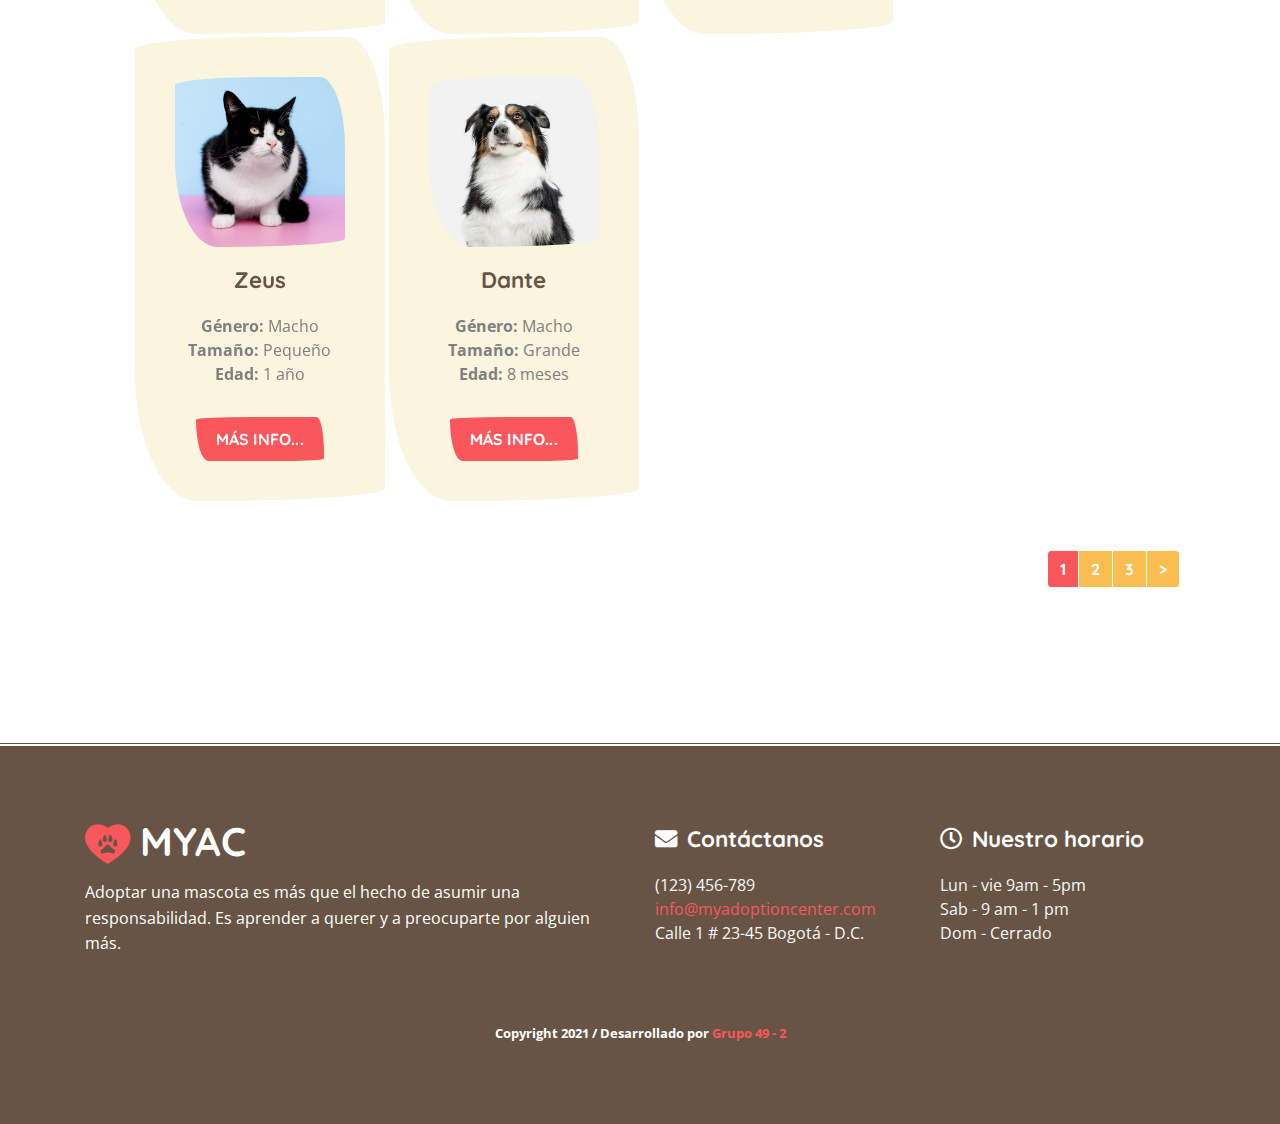
==== commit b0109aea: "Añadido filtro edad y corregido comportamiento al seleccionar filtros" ====
--- a/buscar_mascota.html
+++ b/buscar_mascota.html
@@ -139,13 +139,13 @@
    </div>
    <!-- /jumbotron -->
    <!-- ==== Contenido de la página ==== -->
-   <div class="page">
+   <div class="page pt-5">
       <div class="container block-padding pt-0">
          <div class="col-lg-8 offset-lg-2 text-center">
             <h3>Encuentra a tu próximo amigo peludo</h3>
             <p>A continuación encontrarás una galería de todas las mascotas disponibles para adopción.<br>Puedes hacer
                click sobre los botones que aparecen abajo para seleccionar un criterio de filtrado sobre la galería, ya
-               sea por tipo, por género o por tamaño:</p>
+               sea por tipo, género, tamaño o edad:</p>
          </div>
          <!-- Filtros de selección de galería -->
          <ul class="nav nav-pills center-nav">
@@ -160,8 +160,8 @@
                   Tipo
                </a>
                <ul class="dropdown-menu" aria-labelledby="dropdownMenuType">
-                  <li><a class="option nav-link" href="#" data-filter=".dog">Perro</a></li>
-                  <li><a class="option nav-link" href="#" data-filter=".cat">Gato</a></li>
+                  <li><a class="option nav-link" href="#" data-toggle="tab" data-filter=".dog">Perro</a></li>
+                  <li><a class="option nav-link" href="#" data-toggle="tab" data-filter=".cat">Gato</a></li>
                </ul>
             </li>
             <!-- Por género (macho o hembra) -->
@@ -171,8 +171,8 @@
                   Género
                </a>
                <ul class="dropdown-menu" aria-labelledby="dropdownMenuGender">
-                  <li><a class="option nav-link" href="#" data-filter=".male">Macho</a></li>
-                  <li><a class="option nav-link" href="#" data-filter=".female">Hembra</a></li>
+                  <li><a class="option nav-link" href="#" data-toggle="tab" data-filter=".male">Macho</a></li>
+                  <li><a class="option nav-link" href="#" data-toggle="tab" data-filter=".female">Hembra</a></li>
                </ul>
             </li>
             <!-- Por tamaño (grande, mediano o pequeño) -->
@@ -182,9 +182,21 @@
                   Tamaño
                </a>
                <ul class="dropdown-menu" aria-labelledby="dropdownMenuSize">
-                  <li><a class="option nav-link" href="#" data-filter=".sml">Pequeño</a></li>
-                  <li><a class="option nav-link" href="#" data-filter=".med">Mediano</a></li>
-                  <li><a class="option nav-link" href="#" data-filter=".big">Grande</a></li>
+                  <li><a class="option nav-link" href="#" data-toggle="tab" data-filter=".sml">Pequeño</a></li>
+                  <li><a class="option nav-link" href="#" data-toggle="tab" data-filter=".med">Mediano</a></li>
+                  <li><a class="option nav-link" href="#" data-toggle="tab" data-filter=".big">Grande</a></li>
+               </ul>
+            </li>
+            <!-- Por edad (cachorro, joven o adulto) -->
+            <li class="nav-item dropdown">
+               <a class="nav-link dropdown-toggle" href="#" id="dropdownMenuAge" data-toggle="dropdown"
+                  aria-haspopup="true" aria-expanded="false">
+                  Edad
+               </a>
+               <ul class="dropdown-menu" aria-labelledby="dropdownMenuAge">
+                  <li><a class="option nav-link" href="#" data-toggle="tab" data-filter=".baby">Cachorro</a></li>
+                  <li><a class="option nav-link" href="#" data-toggle="tab" data-filter=".young">Joven</a></li>
+                  <li><a class="option nav-link" href="#" data-toggle="tab" data-filter=".adult">Adulto</a></li>
                </ul>
             </li>
          </ul>
@@ -193,7 +205,7 @@
          <!-- Primera fila: adopta tu mascota -->
          <div class="portfolio-item row m-5">
             <!-- Mascota  -->
-            <div class="dog female sml item adopt-card col-md-6 col-xl-3 res-margin">
+            <div class="dog female sml adult item adopt-card col-md-6 col-xl-3 res-margin">
                <div class="card bg-light-custom">
                   <div class="thumbnail text-center">
                      <!-- Imagen -->
@@ -219,7 +231,7 @@
             </div>
             <!-- /adopt-card -->
             <!-- Mascota  -->
-            <div class="cat female sml item adopt-card col-md-6 col-xl-3 res-margin">
+            <div class="cat female sml young item adopt-card col-md-6 col-xl-3 res-margin">
                <div class="card bg-light-custom">
                   <div class="thumbnail text-center">
                      <!-- Imagen -->
@@ -245,7 +257,7 @@
             </div>
             <!-- /adopt-card -->
             <!-- Mascota  -->
-            <div class="dog male med item adopt-card col-md-6 col-xl-3 res-margin">
+            <div class="dog male med young item adopt-card col-md-6 col-xl-3 res-margin">
                <div class="card bg-light-custom">
                   <div class="thumbnail text-center">
                      <!-- Imagen -->
@@ -271,7 +283,7 @@
             </div>
             <!-- /adopt-card -->
             <!-- Mascota  -->
-            <div class="cat female med item adopt-card col-md-6 col-xl-3 res-margin">
+            <div class="cat female med young item adopt-card col-md-6 col-xl-3 res-margin">
                <div class="card bg-light-custom">
                   <div class="thumbnail text-center">
                      <!-- Imagen -->
@@ -297,7 +309,7 @@
             </div>
             <!-- /adopt-card -->
             <!-- Mascota  -->
-            <div class="dog female med item adopt-card col-md-6 col-xl-3 res-margin">
+            <div class="dog female med adult item adopt-card col-md-6 col-xl-3 res-margin">
                <div class="card bg-light-custom">
                   <div class="thumbnail text-center">
                      <!-- Imagen -->
@@ -323,7 +335,7 @@
             </div>
             <!-- /adopt-card -->
             <!-- Mascota  -->
-            <div class="cat male sml item adopt-card col-md-6 col-xl-3 res-margin">
+            <div class="cat male sml baby item adopt-card col-md-6 col-xl-3 res-margin">
                <div class="card bg-light-custom">
                   <div class="thumbnail text-center">
                      <!-- Imagen -->
@@ -349,7 +361,7 @@
             </div>
             <!-- /adopt-card -->
             <!-- Mascota  -->
-            <div class="cat male sml item adopt-card col-md-6 col-xl-3 res-margin">
+            <div class="cat male sml young item adopt-card col-md-6 col-xl-3 res-margin">
                <div class="card bg-light-custom">
                   <div class="thumbnail text-center">
                      <!-- Imagen -->
@@ -375,7 +387,7 @@
             </div>
             <!-- /adopt-card -->
             <!-- Mascota  -->
-            <div class="dog male big item adopt-card col-md-6 col-xl-3 res-margin">
+            <div class="dog male big baby item adopt-card col-md-6 col-xl-3 res-margin">
                <div class="card bg-light-custom">
                   <div class="thumbnail text-center">
                      <!-- Imagen -->
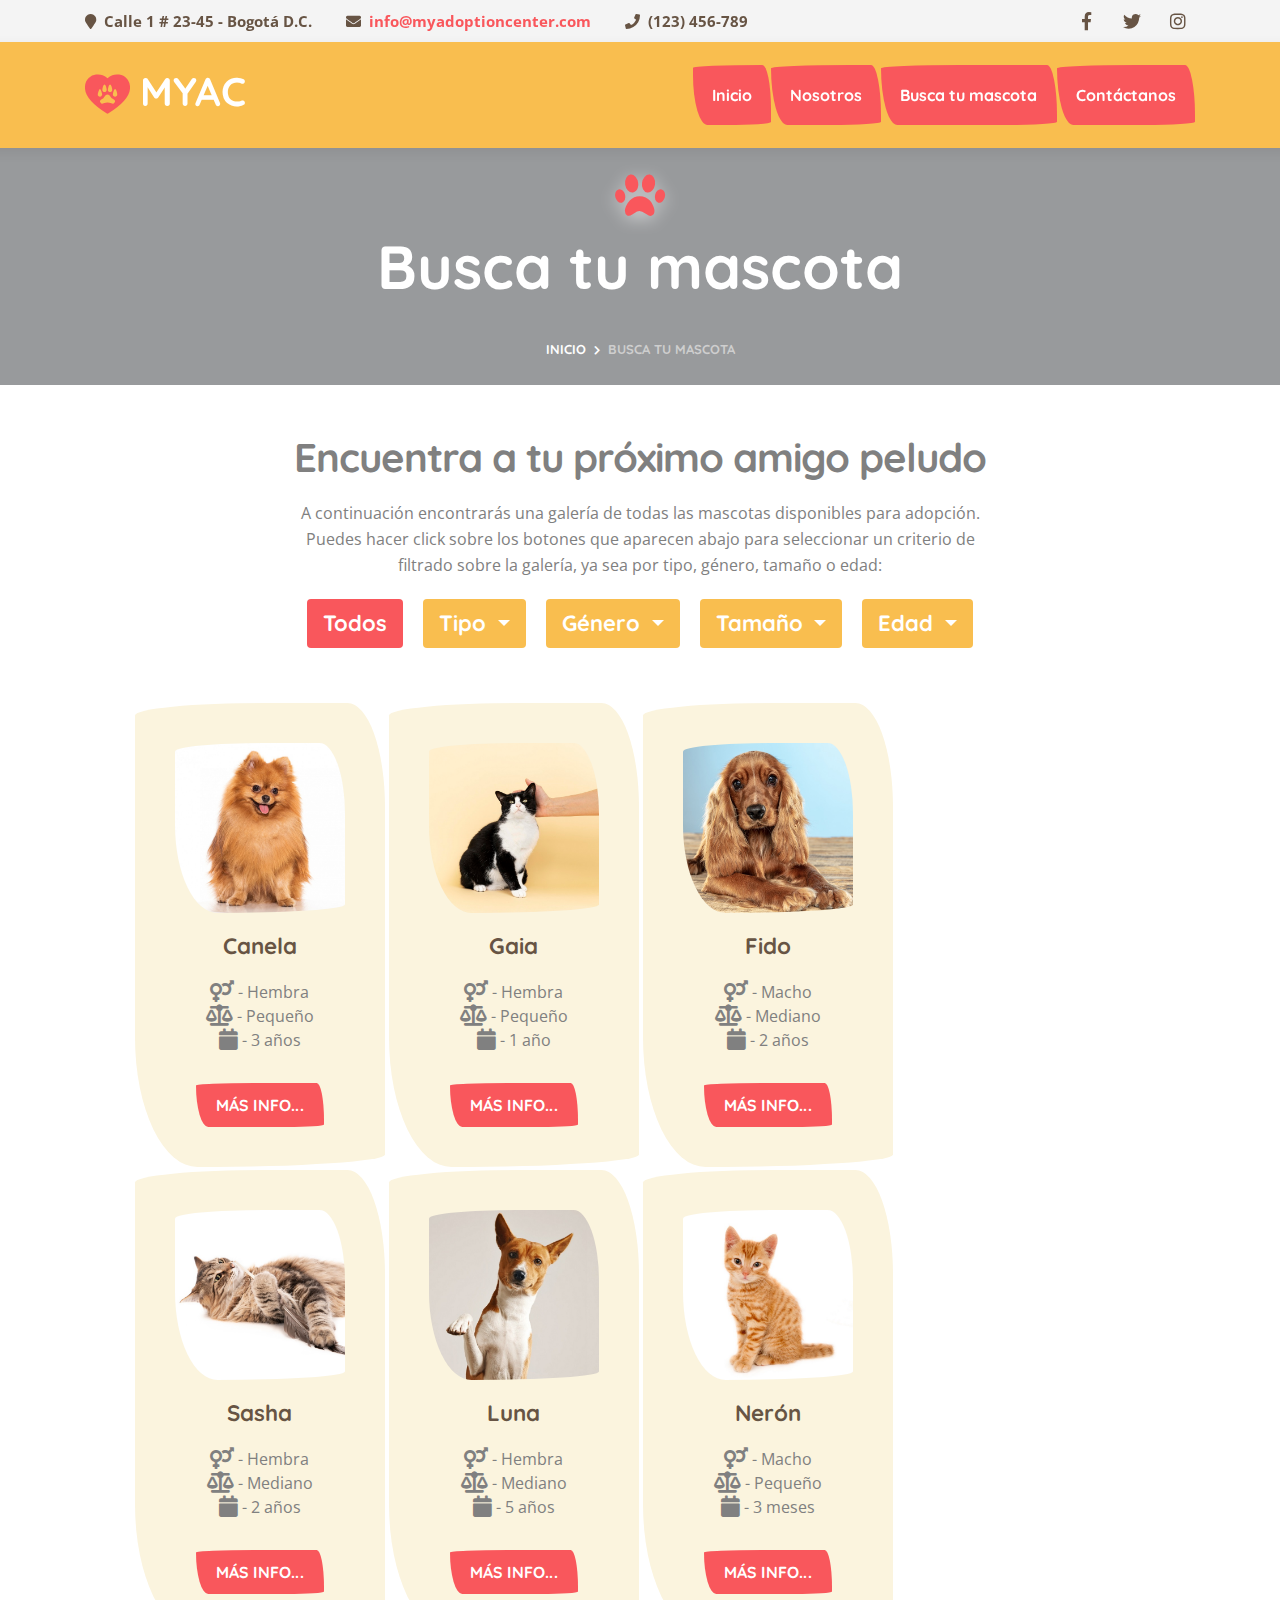
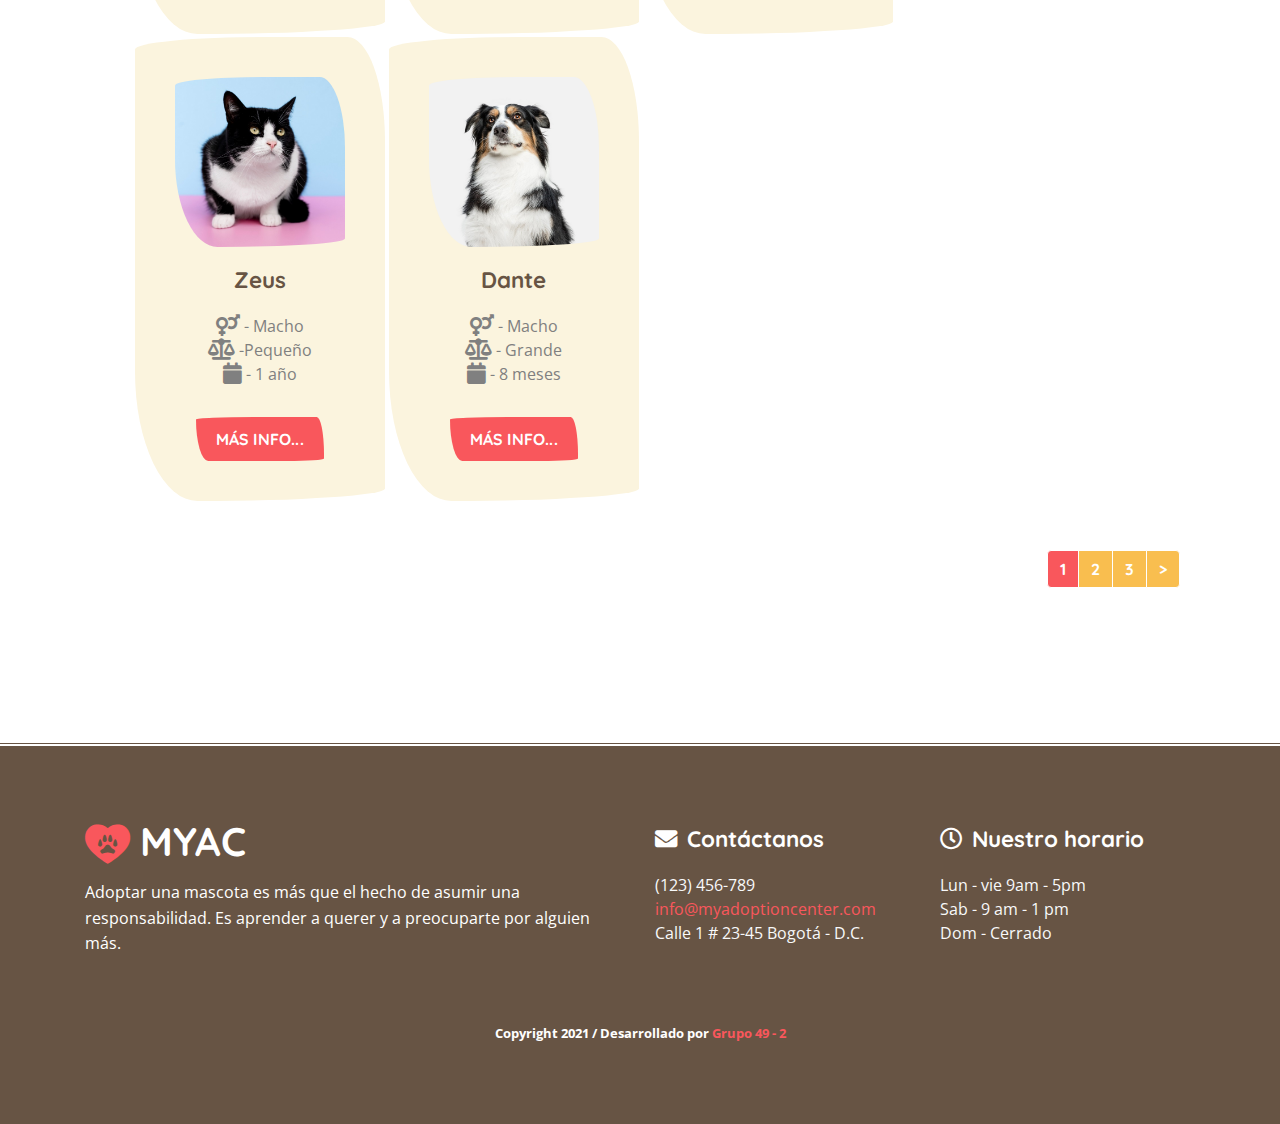
==== commit 7b9a222f: "Añadidos íconos relativos a género, tamaño y edad en vez de texto" ====
--- a/buscar_mascota.html
+++ b/buscar_mascota.html
@@ -215,9 +215,9 @@
                         <h6 class="adoption-header">Canela</h6>
                         <!-- Lista -->
                         <ul class="list-unstyled">
-                           <li><strong>Género:</strong> Hembra</li>
-                           <li><strong>Tamaño: </strong> Pequeño</li>
-                           <li><strong>Edad:</strong> 3 años</li>
+                           <li><i class="fa fa-venus-mars fa-lg"></i> - Hembra</li>
+                           <li><i class="fa fa-balance-scale fa-lg"></i> - Pequeño</li>
+                           <li><i class="fa fa-calendar fa-lg"></i> - 3 años</li>
                         </ul>
                         <!-- Botón -->
                         <div class="text-center">
@@ -241,9 +241,9 @@
                         <h6 class="adoption-header">Gaia</h6>
                         <!-- Lista -->
                         <ul class="list-unstyled">
-                           <li><strong>Género:</strong> Hembra</li>
-                           <li><strong>Tamaño: </strong> Pequeño</li>
-                           <li><strong>Edad:</strong> 1 año</li>
+                           <li><i class="fa fa-venus-mars fa-lg"></i> - Hembra</li>
+                           <li><i class="fa fa-balance-scale fa-lg"></i> - Pequeño</li>
+                           <li><i class="fa fa-calendar fa-lg"></i> - 1 año</li>
                         </ul>
                         <!-- Botón -->
                         <div class="text-center">
@@ -267,9 +267,9 @@
                         <h6 class="adoption-header">Fido</h6>
                         <!-- Lista -->
                         <ul class="list-unstyled">
-                           <li><strong>Género:</strong> Macho</li>
-                           <li><strong>Tamaño: </strong> Mediano</li>
-                           <li><strong>Edad:</strong> 2 años</li>
+                           <li><i class="fa fa-venus-mars fa-lg"></i> - Macho</li>
+                           <li><i class="fa fa-balance-scale fa-lg"></i> - Mediano</li>
+                           <li><i class="fa fa-calendar fa-lg"></i> - 2 años</li>
                         </ul>
                         <!-- Botón -->
                         <div class="text-center">
@@ -293,9 +293,9 @@
                         <h6 class="adoption-header">Sasha</h6>
                         <!-- Lista -->
                         <ul class="list-unstyled">
-                           <li><strong>Género:</strong> Hembra</li>
-                           <li><strong>Tamaño: </strong> Mediano</li>
-                           <li><strong>Edad:</strong> 2 años</li>
+                           <li><i class="fa fa-venus-mars fa-lg"></i> - Hembra</li>
+                           <li><i class="fa fa-balance-scale fa-lg"></i> - Mediano</li>
+                           <li><i class="fa fa-calendar fa-lg"></i> - 2 años</li>
                         </ul>
                         <!-- Botón -->
                         <div class="text-center">
@@ -319,9 +319,9 @@
                         <h6 class="adoption-header">Luna</h6>
                         <!-- Lista -->
                         <ul class="list-unstyled">
-                           <li><strong>Género:</strong> Hembra</li>
-                           <li><strong>Tamaño: </strong> Mediano</li>
-                           <li><strong>Edad:</strong> 5 años</li>
+                           <li><i class="fa fa-venus-mars fa-lg"></i> - Hembra</li>
+                           <li><i class="fa fa-balance-scale fa-lg"></i> - Mediano</li>
+                           <li><i class="fa fa-calendar fa-lg"></i> - 5 años</li>
                         </ul>
                         <!-- Botón -->
                         <div class="text-center">
@@ -345,9 +345,9 @@
                         <h6 class="adoption-header">Nerón</h6>
                         <!-- Lista -->
                         <ul class="list-unstyled">
-                           <li><strong>Género:</strong> Macho</li>
-                           <li><strong>Tamaño: </strong> Pequeño</li>
-                           <li><strong>Edad:</strong> 3 meses</li>
+                           <li><i class="fa fa-venus-mars fa-lg"></i> - Macho</li>
+                           <li><i class="fa fa-balance-scale fa-lg"></i> - Pequeño</li>
+                           <li><i class="fa fa-calendar fa-lg"></i> - 3 meses</li>
                         </ul>
                         <!-- Botón -->
                         <div class="text-center">
@@ -371,9 +371,9 @@
                         <h6 class="adoption-header">Zeus</h6>
                         <!-- Lista -->
                         <ul class="list-unstyled">
-                           <li><strong>Género:</strong> Macho</li>
-                           <li><strong>Tamaño: </strong>Pequeño</li>
-                           <li><strong>Edad:</strong> 1 año</li>
+                           <li><i class="fa fa-venus-mars fa-lg"></i> - Macho</li>
+                           <li><i class="fa fa-balance-scale fa-lg"></i> -Pequeño</li>
+                           <li><i class="fa fa-calendar fa-lg"></i> - 1 año</li>
                         </ul>
                         <!-- Botón -->
                         <div class="text-center">
@@ -397,9 +397,9 @@
                         <h6 class="adoption-header">Dante</h6>
                         <!-- Lista -->
                         <ul class="list-unstyled">
-                           <li><strong>Género:</strong> Macho</li>
-                           <li><strong>Tamaño: </strong> Grande</li>
-                           <li><strong>Edad:</strong> 8 meses</li>
+                           <li><i class="fa fa-venus-mars fa-lg"></i> - Macho</li>
+                           <li><i class="fa fa-balance-scale fa-lg"></i> - Grande</li>
+                           <li><i class="fa fa-calendar fa-lg"></i> - 8 meses</li>
                         </ul>
                         <!-- Botón -->
                         <div class="text-center">
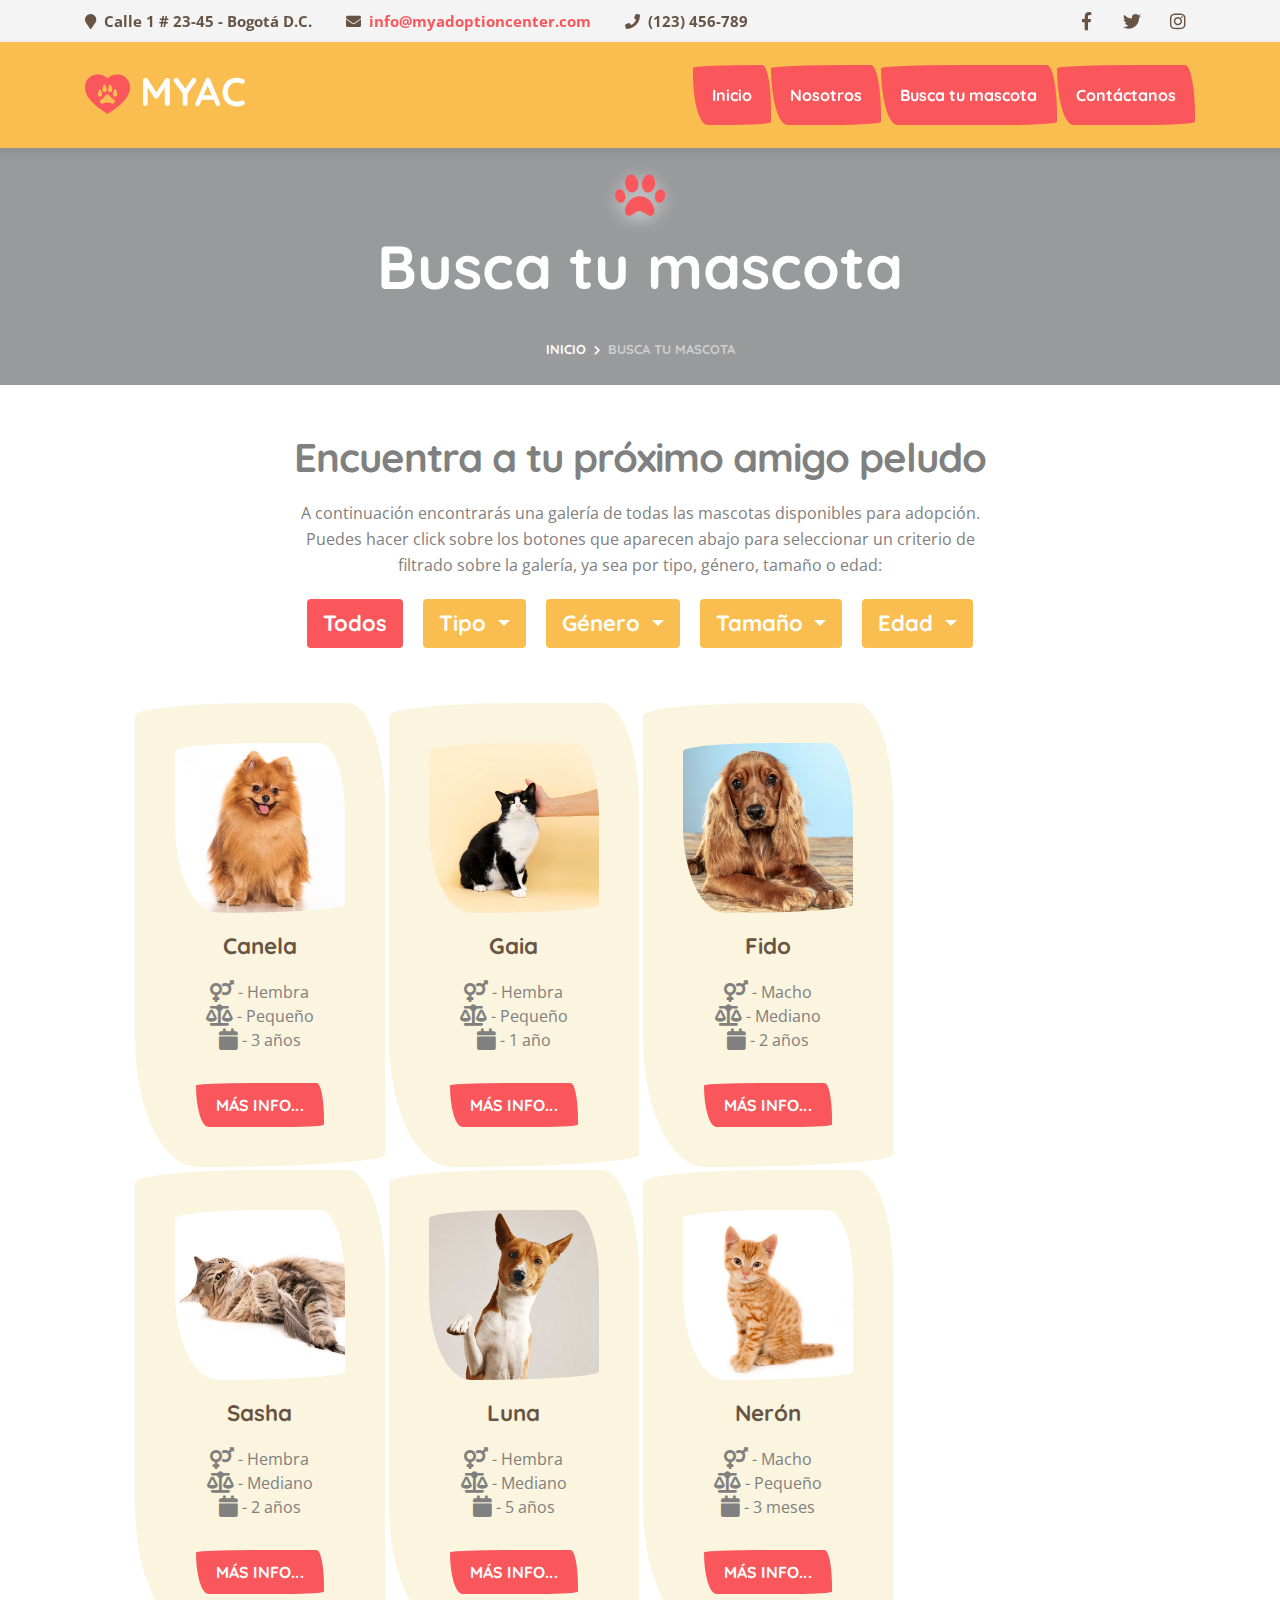
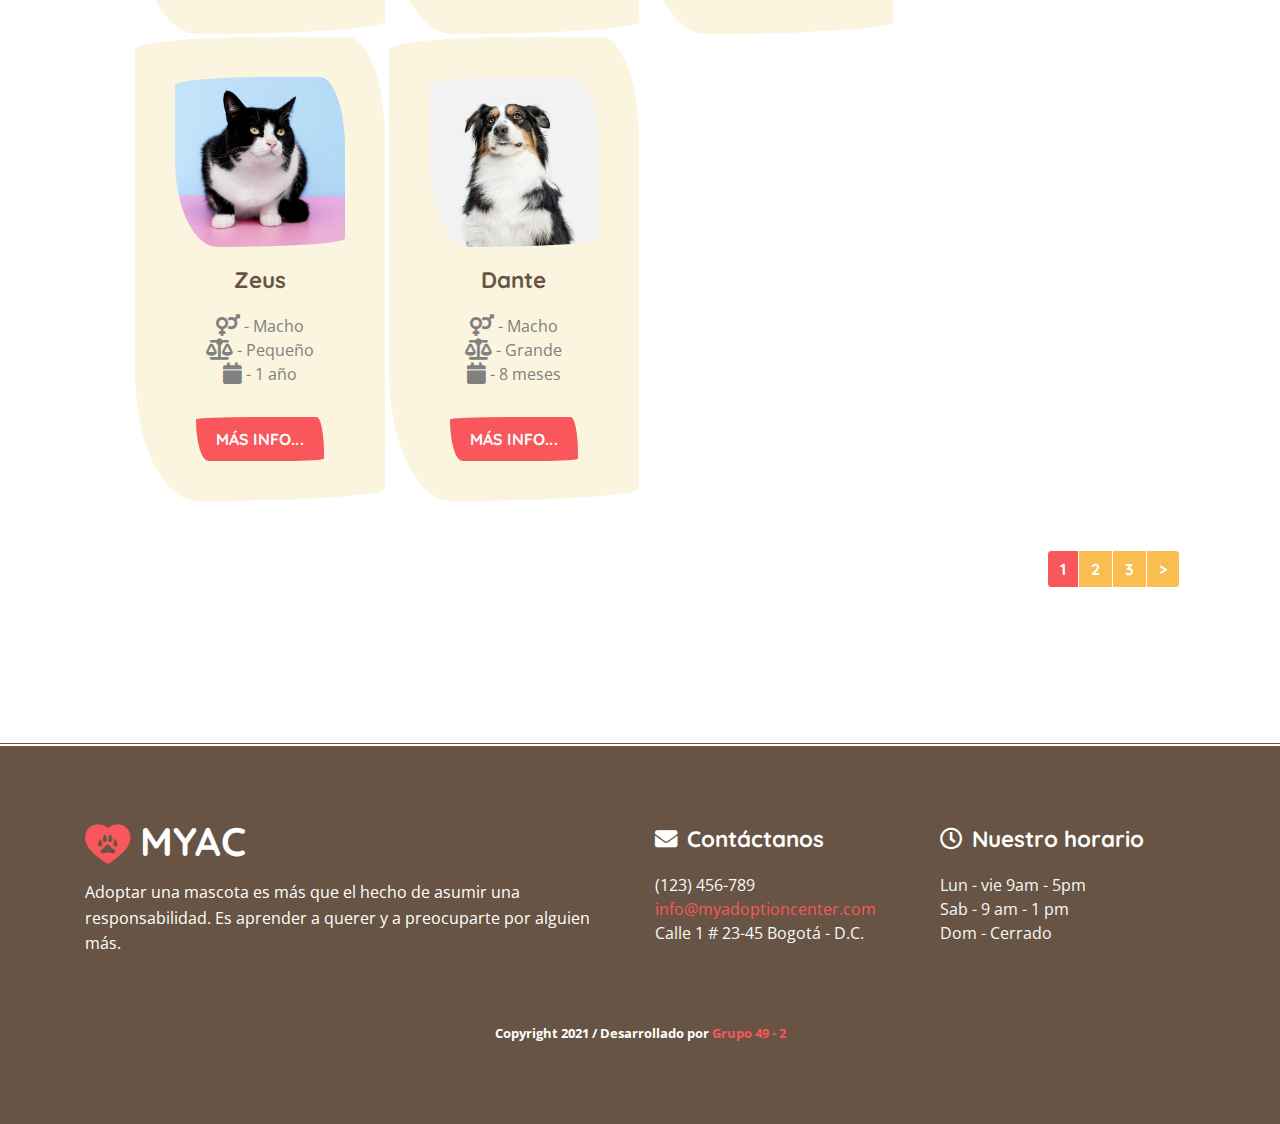
==== commit 909dbc73: "Añadido enlace de GitHub colaborativo en el footer y corregido error tipográfico" ====
--- a/buscar_mascota.html
+++ b/buscar_mascota.html
@@ -372,7 +372,7 @@
                         <!-- Lista -->
                         <ul class="list-unstyled">
                            <li><i class="fa fa-venus-mars fa-lg"></i> - Macho</li>
-                           <li><i class="fa fa-balance-scale fa-lg"></i> -Pequeño</li>
+                           <li><i class="fa fa-balance-scale fa-lg"></i> - Pequeño</li>
                            <li><i class="fa fa-calendar fa-lg"></i> - 1 año</li>
                         </ul>
                         <!-- Botón -->
@@ -464,7 +464,7 @@
          <!--/ row-->
          <div class="row">
             <div class="credits col-sm-12">
-               <p>Copyright 2021 / Desarrollado por <a href="#">Grupo 49 - 2</a></p>
+               <p>Copyright 2021 / Desarrollado por <a href="https://github.com/iMaster49">Grupo 49 - 2</a></p>
             </div>
          </div>
          <!--/ row -->
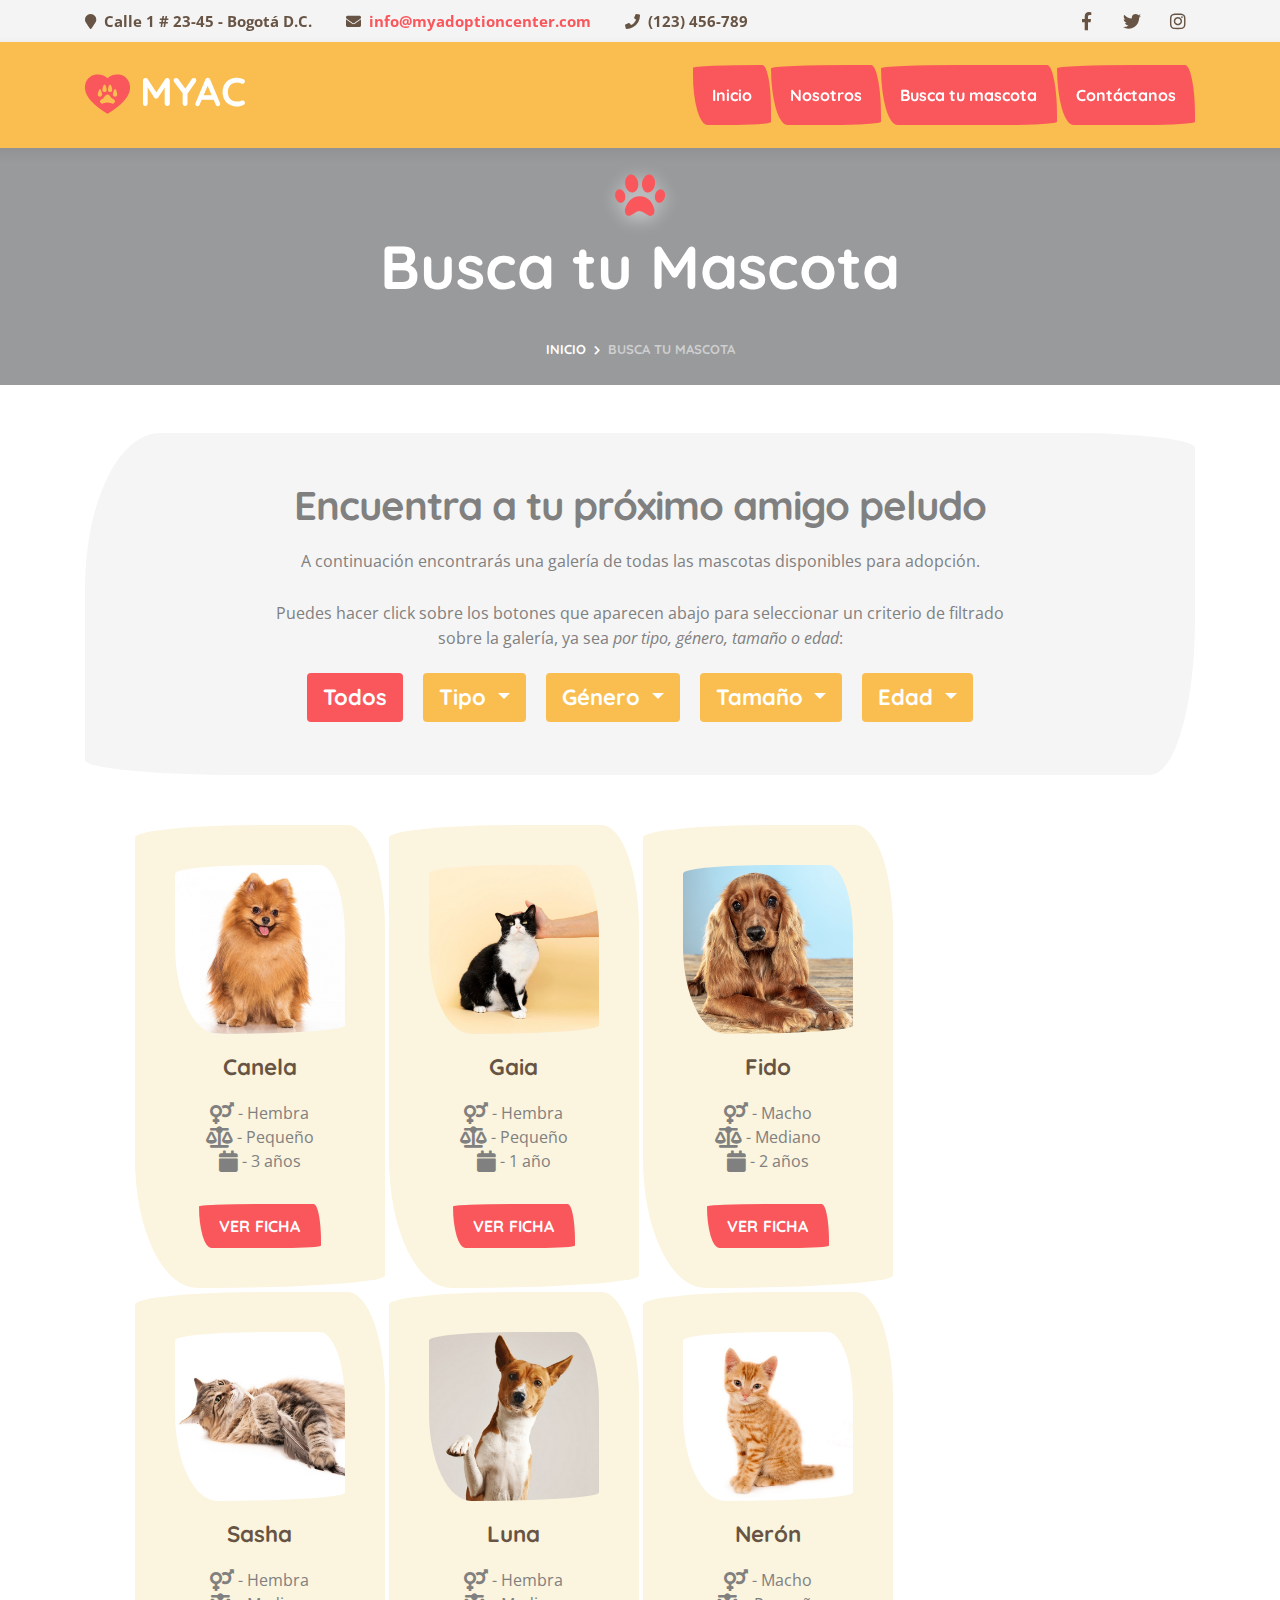
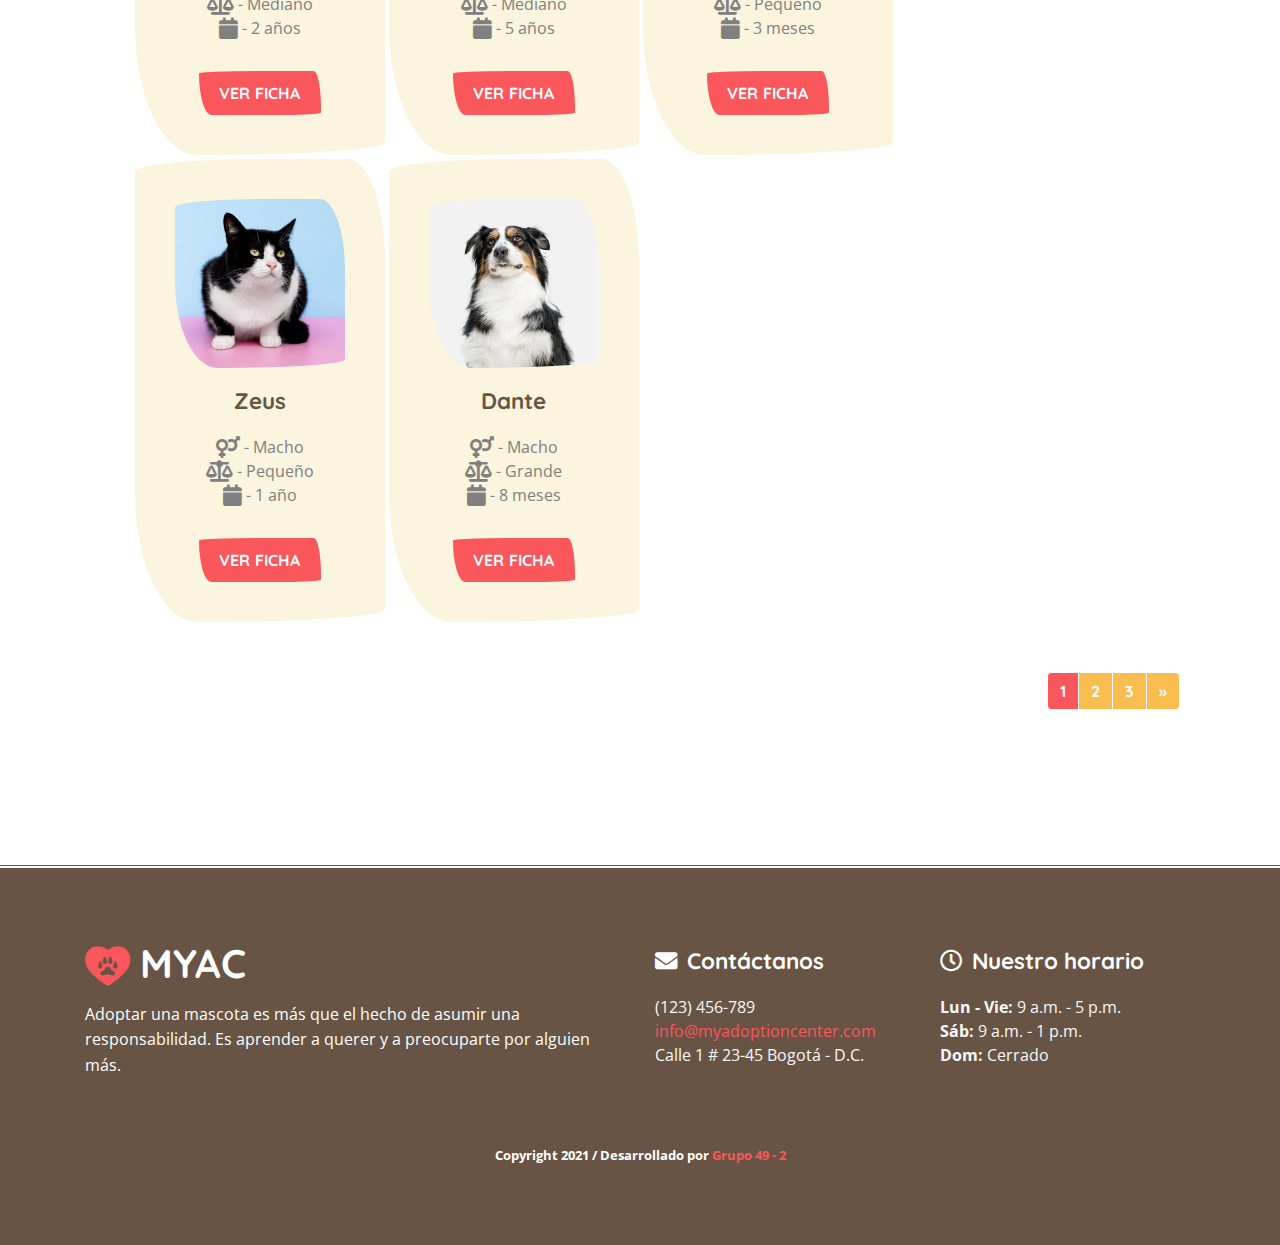
==== commit c85131a4: "Cambios en enlaces de header y footer, horario de atención, título de pestaña y otros cambios adicio" ====
--- a/buscar_mascota.html
+++ b/buscar_mascota.html
@@ -1,5 +1,5 @@
 <!DOCTYPE html>
-<html lang="en">
+<html lang="es">
 
 <head>
    <meta charset="utf-8">
@@ -10,7 +10,7 @@
    <meta name="description" content="">
    <meta name="author" content="">
    <!-- page title -->
-   <title>Woof!</title>
+   <title>My Adoption Center</title>
    <!--[if lt IE 9]>
       <script src="js/respond.js"></script>
       <![endif]-->
@@ -53,7 +53,7 @@
                      <!-- Start Contact Info -->
                      <ul class="contact-details float-left">
                         <li><i class="fa fa-map-marker"></i>Calle 1 # 23-45 - Bogotá D.C.</li>
-                        <li><i class="fa fa-envelope"></i><a href="mailto:email@site.com">info@myadoptioncenter.com</a></li>
+                        <li><i class="fa fa-envelope"></i><a href="mailto:info@myadoptioncenter.com">info@myadoptioncenter.com</a></li>
                         <li><i class="fa fa-phone"></i>(123) 456-789</li>
                      </ul>
                      <!-- End Contact Info -->
@@ -125,7 +125,7 @@
       <div class="jumbo-heading">
          <!-- section-heading -->
          <div class="section-heading" data-aos="zoom-in">
-            <h1>Busca tu mascota</h1>
+            <h1>Busca tu Mascota</h1>
          </div>
          <!-- /section-heading -->
          <nav aria-label="breadcrumb">
@@ -141,11 +141,12 @@
    <!-- ==== Contenido de la página ==== -->
    <div class="page pt-5">
       <div class="container block-padding pt-0">
-         <div class="col-lg-8 offset-lg-2 text-center">
+         <div class="border-irregular2 bg-light element-section p-5 mx-auto">
+         <div class="col-lg-9 offset-lg-3 text-center mx-auto">
             <h3>Encuentra a tu próximo amigo peludo</h3>
-            <p>A continuación encontrarás una galería de todas las mascotas disponibles para adopción.<br>Puedes hacer
+            <p>A continuación encontrarás una galería de todas las mascotas disponibles para adopción.<br><br>Puedes hacer
                click sobre los botones que aparecen abajo para seleccionar un criterio de filtrado sobre la galería, ya
-               sea por tipo, género, tamaño o edad:</p>
+               sea <i>por tipo, género, tamaño o edad</i>:</p>
          </div>
          <!-- Filtros de selección de galería -->
          <ul class="nav nav-pills center-nav">
@@ -200,7 +201,7 @@
                </ul>
             </li>
          </ul>
-
+      </div>
          <!-- /ul -->
          <!-- Primera fila: adopta tu mascota -->
          <div class="portfolio-item row m-5">
@@ -221,7 +222,7 @@
                         </ul>
                         <!-- Botón -->
                         <div class="text-center">
-                           <a href="ficha-mascotas.html" class="btn btn-primary">Más info...</a>
+                           <a href="ficha-mascotas.html" class="btn btn-primary">Ver ficha</a>
                         </div>
                      </div>
                   </div>
@@ -247,7 +248,7 @@
                         </ul>
                         <!-- Botón -->
                         <div class="text-center">
-                           <a href="ficha-mascotas.html" class="btn btn-primary">Más info...</a>
+                           <a href="ficha-mascotas.html" class="btn btn-primary">Ver ficha</a>
                         </div>
                      </div>
                   </div>
@@ -273,7 +274,7 @@
                         </ul>
                         <!-- Botón -->
                         <div class="text-center">
-                           <a href="ficha-mascotas.html" class="btn btn-primary">Más info...</a>
+                           <a href="ficha-mascotas.html" class="btn btn-primary">Ver ficha</a>
                         </div>
                      </div>
                   </div>
@@ -299,7 +300,7 @@
                         </ul>
                         <!-- Botón -->
                         <div class="text-center">
-                           <a href="ficha-mascotas.html" class="btn btn-primary">Más info...</a>
+                           <a href="ficha-mascotas.html" class="btn btn-primary">Ver ficha</a>
                         </div>
                      </div>
                   </div>
@@ -325,7 +326,7 @@
                         </ul>
                         <!-- Botón -->
                         <div class="text-center">
-                           <a href="ficha-mascotas.html" class="btn btn-primary">Más info...</a>
+                           <a href="ficha-mascotas.html" class="btn btn-primary">Ver ficha</a>
                         </div>
                      </div>
                   </div>
@@ -351,7 +352,7 @@
                         </ul>
                         <!-- Botón -->
                         <div class="text-center">
-                           <a href="ficha-mascotas.html" class="btn btn-primary">Más info...</a>
+                           <a href="ficha-mascotas.html" class="btn btn-primary">Ver ficha</a>
                         </div>
                      </div>
                   </div>
@@ -377,7 +378,7 @@
                         </ul>
                         <!-- Botón -->
                         <div class="text-center">
-                           <a href="ficha-mascotas.html" class="btn btn-primary">Más info...</a>
+                           <a href="ficha-mascotas.html" class="btn btn-primary">Ver ficha</a>
                         </div>
                      </div>
                   </div>
@@ -403,7 +404,7 @@
                         </ul>
                         <!-- Botón -->
                         <div class="text-center">
-                           <a href="ficha-mascotas.html" class="btn btn-primary">Más info...</a>
+                           <a href="ficha-mascotas.html" class="btn btn-primary">Ver ficha</a>
                         </div>
                      </div>
                   </div>
@@ -421,7 +422,7 @@
                   <li class="page-item"><a class="page-link active" href="#">1</a></li>
                   <li class="page-item"><a class="page-link" href="#">2</a></li>
                   <li class="page-item"><a class="page-link" href="#">3</a></li>
-                  <li class="page-item"><a class="page-link" href="#">></a></li>
+                  <li class="page-item"><a class="page-link" href="#">»</a></li>
                </ul>
             </nav>
             <!-- /nav -->
@@ -444,7 +445,7 @@
                <h6><i class="fas fa-envelope margin-icon"></i>Contáctanos</h6>
                <ul class="list-unstyled">
                   <li>(123) 456-789</li>
-                  <li><a href="mailto:email@yoursite.com">info@myadoptioncenter.com</a></li>
+                  <li><a href="mailto:info@myadoptioncenter.com">info@myadoptioncenter.com</a></li>
                   <li>Calle 1 # 23-45 Bogotá - D.C.</li>
                </ul>
                <!--/ul -->
@@ -453,9 +454,9 @@
             <div class="col-lg-3">
                <h6><i class="far fa-clock margin-icon"></i>Nuestro horario</h6>
                <ul class="list-unstyled">
-                  <li>Lun - vie 9am - 5pm</li>
-                  <li>Sab - 9 am - 1 pm</li>
-                  <li>Dom - Cerrado</li>
+                  <li><strong>Lun - Vie:</strong> 9 a.m. - 5 p.m.</li>
+                  <li><strong>Sáb:</strong> 9 a.m. - 1 p.m.</li>
+                  <li><strong>Dom:</strong> Cerrado</li>
                </ul>
                <!--/ul -->
             </div>
@@ -464,7 +465,7 @@
          <!--/ row-->
          <div class="row">
             <div class="credits col-sm-12">
-               <p>Copyright 2021 / Desarrollado por <a href="https://github.com/iMaster49">Grupo 49 - 2</a></p>
+               <p>Copyright 2021 / Desarrollado por <a href="https://github.com/iMaster49" target="blank">Grupo 49 - 2</a></p>
             </div>
          </div>
          <!--/ row -->
